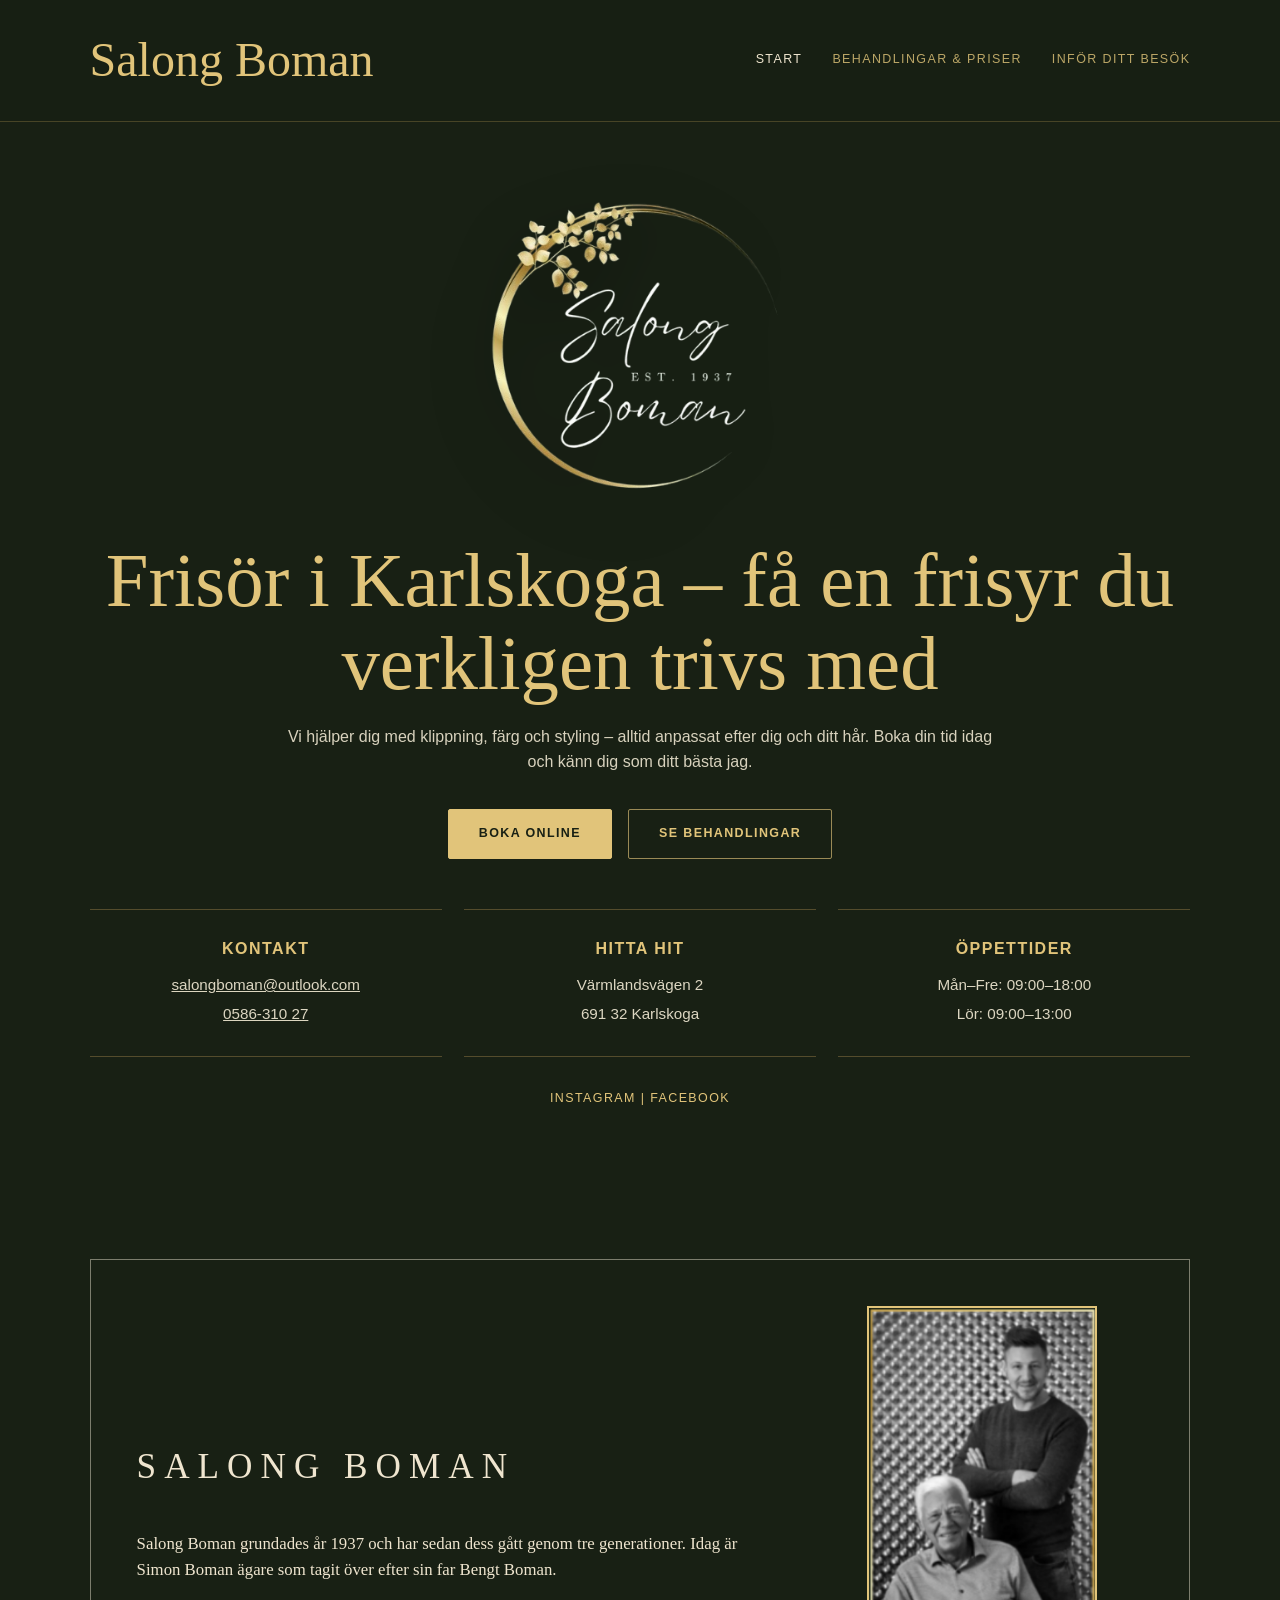
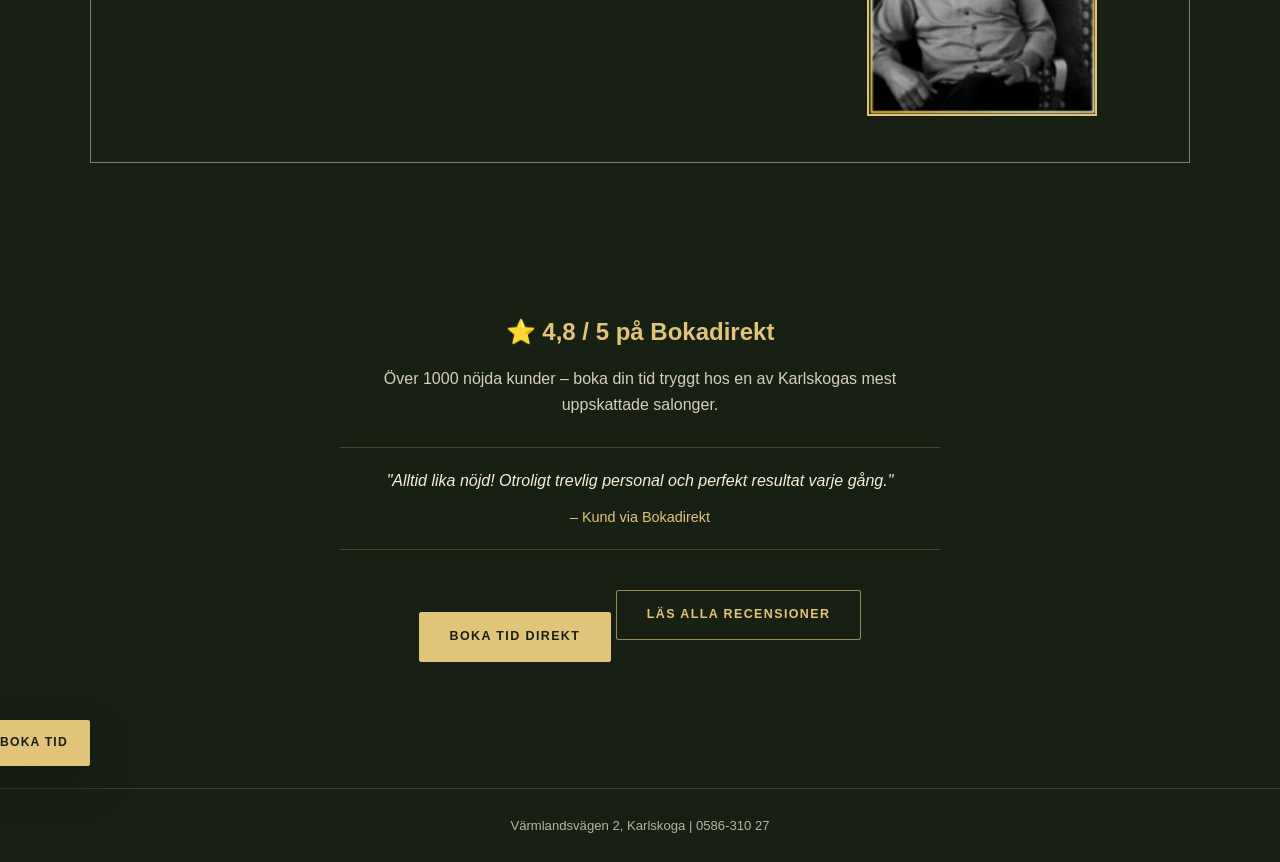
==== index.html @ 691ad204 "Add files via upload" ====
<!DOCTYPE html>
<html lang="sv">
<head>
  <meta charset="UTF-8" />
  <meta name="viewport" content="width=device-width, initial-scale=1.0" />
  <title>Salong Boman | Frisör i Karlskoga</title>
  <meta name="description" content="Salong Boman i Karlskoga. Boka klippning, färg, slingor och hårbehandlingar online." />
  <link rel="stylesheet" href="style.css" />
</head>
<body>

  <header class="site-header">
    <a href="index.html" class="logo">Salong Boman</a>

    <button class="menu-toggle" id="menuToggle" aria-label="Öppna meny" aria-expanded="false">
      ☰
    </button>

    <nav class="nav" id="nav">
      <a href="index.html" class="active">Start</a>
      <a href="behandlingar.html">Behandlingar & Priser</a>
      <a href="infor-ditt-besok.html">Inför ditt besök</a>
    </nav>
  </header>

  <main>
    <section class="hero">
      <div class="hero-inner">
        <img src="logo.png" alt="Salong Boman logotyp" class="hero-logo" />

        <h1>Frisör i Karlskoga – få en frisyr du verkligen trivs med</h1>

<p class="hero-text">
Vi hjälper dig med klippning, färg och styling – alltid anpassat efter dig och ditt hår.
Boka din tid idag och känn dig som ditt bästa jag.
</p>

        <div class="hero-actions">
          <a class="book-btn" href="https://www.bokadirekt.se/places/salong-boman-44894" target="_blank" rel="noopener">
            Boka online
          </a>
          <a class="secondary-btn" href="behandlingar.html">
            Se behandlingar
          </a>
        </div>

        <div class="info-grid">
          <div class="info-box">
            <h2>Kontakt</h2>
            <p><a href="mailto:salongboman@outlook.com">salongboman@outlook.com</a></p>
            <p><a href="tel:058631027">0586-310 27</a></p>
          </div>

          <div class="info-box">
            <h2>Hitta hit</h2>
            <p>Värmlandsvägen 2</p>
            <p>691 32 Karlskoga</p>
          </div>

          <div class="info-box">
            <h2>Öppettider</h2>
            <p>Mån–Fre: 09:00–18:00</p>
            <p>Lör: 09:00–13:00</p>
          </div>
        </div>

        <div class="social-links">
          <a href="https://www.instagram.com" target="_blank" rel="noopener">Instagram</a>
          <span>|</span>
          <a href="https://www.facebook.com" target="_blank" rel="noopener">Facebook</a>
        </div>
      </div>
    </section>

    <section class="about-salon">
  <div class="about-box">
    <div class="about-text">
      <h2>Salong Boman</h2>
      <p>
        Salong Boman grundades år 1937 och har sedan dess gått genom tre generationer.
        Idag är Simon Boman ägare som tagit över efter sin far Bengt Boman.
      </p>
    </div>

    <div class="about-image">
      <img src="bomanoriginal.png" alt="Simon och Bengt Boman">
    </div>
  </div>
</section>

<section class="reviews">
  <div class="reviews-inner">

    <h2>⭐ 4,8 / 5 på Bokadirekt</h2>

    <p class="reviews-sub">
      Över 1000 nöjda kunder – boka din tid tryggt hos en av Karlskogas mest uppskattade salonger.
    </p>

    <div class="reviews-highlight">
      <p>"Alltid lika nöjd! Otroligt trevlig personal och perfekt resultat varje gång."</p>
      <span>– Kund via Bokadirekt</span>
    </div>

    <a 
      href="https://www.bokadirekt.se/places/salong-boman-44894" 
      target="_blank" 
      class="book-btn"
    >
      Boka tid direkt
    </a>

    <a 
      href="https://www.bokadirekt.se/places/salong-boman-44894"
      target="_blank" 
      class="secondary-btn"
    >
      Läs alla recensioner
    </a>

  </div>
</section>
    
  </main>

  <a class="sticky-book" href="https://www.bokadirekt.se/places/salong-boman-44894">
    Boka tid
  </a>

  <footer>
    <p>Värmlandsvägen 2, Karlskoga | 0586-310 27</p>
  </footer>

  <script src="script.js"></script>
</body>
</html>
---- style.css ----
:root {
  --green-dark: #182014;
  --green: #252d20;
  --green-light: #3d4934;
  --gold: #c6a15b;
  --gold-light: #e1c47a;
  --cream: #efe5cf;
  --text-light: #f7efd9;
  --white-soft: #fffaf0;

  --radius: 18px;
  --shadow: 0 18px 45px rgba(0, 0, 0, 0.28);
}

* {
  margin: 0;
  padding: 0;
  box-sizing: border-box;
}

html {
  scroll-behavior: smooth;
}

body {
  background: #182014;
  color: var(--text-light);
  font-family: Arial, Helvetica, sans-serif;
  min-height: 100vh;
  line-height: 1.6;
}

a {
  color: inherit;
}

.site-header {
  width: 100%;
  padding: 22px 7%;
  display: flex;
  align-items: center;
  justify-content: space-between;
  gap: 28px;
  position: sticky;
  top: 0;
  z-index: 20;
  background: rgba(24, 32, 20, 0.95);
  backdrop-filter: blur(12px);
  border-bottom: 1px solid rgba(198, 161, 91, 0.28);
}

.logo {
  color: var(--gold-light);
  font-family: Georgia, "Times New Roman", serif;
  font-size: clamp(1.8rem, 4vw, 3rem);
  text-decoration: none;
  white-space: nowrap;
}

.nav {
  display: flex;
  align-items: center;
  gap: 30px;
  text-transform: uppercase;
  font-size: 0.78rem;
  letter-spacing: 1.4px;
}

.nav a {
  text-decoration: none;
  color: rgba(225, 196, 122, 0.82);
  transition: 0.2s ease;
}

.nav a:hover,
.nav a.active {
  color: var(--cream);
}

.menu-toggle {
  display: none;
  background: transparent;
  color: var(--gold-light);
  border: 1px solid rgba(198, 161, 91, 0.55);
  border-radius: 10px;
  padding: 7px 12px;
  font-size: 1.3rem;
  cursor: pointer;
}

/* Hero */

.hero {
  min-height: calc(100vh - 88px);
  display: flex;
  align-items: center;
  justify-content: center;
  padding: 80px 7%;
}

.hero-inner {
  width: min(1120px, 100%);
  text-align: center;
}

.hero-logo {
  width: min(360px, 82%);
  margin-bottom: 36px;
  filter: drop-shadow(0 20px 30px rgba(0, 0, 0, 0.35));
}

.hero h1,
.page h1 {
  font-family: Georgia, "Times New Roman", serif;
  color: var(--gold-light);
  font-size: clamp(2.3rem, 6vw, 5rem);
  font-weight: 400;
  line-height: 1.08;
  margin-bottom: 18px;
}

.hero-text,
.page-intro p {
  max-width: 720px;
  margin: 0 auto;
  color: rgba(247, 239, 217, 0.86);
  font-size: 1rem;
}

.hero-actions {
  margin: 34px 0 50px;
  display: flex;
  justify-content: center;
  gap: 16px;
  flex-wrap: wrap;
}

.book-btn,
.secondary-btn {
  display: inline-flex;
  align-items: center;
  justify-content: center;
  min-height: 48px;
  padding: 14px 30px;
  border-radius: 999px;
  text-decoration: none;
  text-transform: uppercase;
  letter-spacing: 1.4px;
  font-size: 0.78rem;
  font-weight: 700;
  transition: 0.25s ease;
}

.book-btn {
  background: var(--gold-light);
  color: var(--green-dark);
  border: 1px solid var(--gold-light);
}

.book-btn:hover {
  transform: translateY(-2px);
  box-shadow: var(--shadow);
}

.secondary-btn {
  border: 1px solid rgba(225, 196, 122, 0.65);
  color: var(--gold-light);
}

.secondary-btn:hover {
  background: rgba(225, 196, 122, 0.12);
}

.info-grid {
  display: grid;
  grid-template-columns: repeat(3, 1fr);
  gap: 22px;
  margin-top: 20px;
}

.info-box {
  padding: 26px 18px;
  background: transparent;
  border: none;
  border-top: 1px solid rgba(198, 161, 91, 0.35);
  border-bottom: 1px solid rgba(198, 161, 91, 0.35);
  border-radius: 0;
}

.info-box h2 {
  color: var(--gold-light);
  text-transform: uppercase;
  font-size: 1rem;
  margin-bottom: 12px;
  letter-spacing: 1.5px;
}

.info-box p {
  color: rgba(247, 239, 217, 0.88);
  font-size: 0.95rem;
  margin-bottom: 4px;
}

.social-links {
  margin-top: 32px;
  text-transform: uppercase;
  font-size: 0.78rem;
  letter-spacing: 1.4px;
  color: var(--gold-light);
}

.social-links a {
  text-decoration: none;
}

.social-links a:hover {
  color: var(--cream);
}

/* Pages */

.page {
  width: min(1050px, 100%);
  margin: 0 auto;
  padding: 70px 7% 100px;
}

.page-intro {
  text-align: center;
  margin-bottom: 44px;
}

.eyebrow {
  color: var(--gold-light);
  text-transform: uppercase;
  letter-spacing: 2px;
  font-size: 0.76rem;
  margin-bottom: 10px;
}

.filter-buttons {
  display: flex;
  justify-content: center;
  flex-wrap: wrap;
  gap: 12px;
  margin-bottom: 48px;
}

.filter-btn {
  border: 1px solid rgba(198, 161, 91, 0.35);
  background: rgba(255, 255, 255, 0.035);
  color: var(--gold-light);
  border-radius: 999px;
  padding: 10px 18px;
  cursor: pointer;
  text-transform: uppercase;
  letter-spacing: 1px;
  font-size: 0.74rem;
  transition: 0.2s ease;
}

.filter-btn:hover,
.filter-btn.active {
  background: var(--gold-light);
  color: var(--green-dark);
}

.category {
  margin-bottom: 62px;
}

.category h2,
.visit-section h2 {
  color: var(--gold-light);
  text-transform: uppercase;
  letter-spacing: 1.8px;
  font-size: 1.25rem;
  margin-bottom: 22px;
}

.category-note,
.category > p {
  color: rgba(247, 239, 217, 0.82);
  margin-bottom: 20px;
}
.treatment {
  display: flex;
  justify-content: space-between;
  gap: 24px;
  padding: 18px 0;
  margin-bottom: 0;
  background: transparent;
  border: none;
  border-bottom: 1px solid rgba(198, 161, 91, 0.22);
  border-radius: 0;
  transition: none;
}

.treatment:hover {
  transform: none;
  background: transparent;
  border-color: rgba(225, 196, 122, 0.35);
}
.treatment h3 {
  color: var(--cream);
  font-size: 1rem;
  letter-spacing: 0.3px;
  margin-bottom: 6px;
}

.treatment p {
  color: rgba(247, 239, 217, 0.8);
  font-size: 0.93rem;
  max-width: 660px;
}

.treatment strong {
  color: var(--gold-light);
  font-size: 1.2rem;
  white-space: nowrap;
  padding-top: 2px;
}

.badge {
  display: inline-block;
  margin-bottom: 8px;
  padding: 4px 9px;
  border-radius: 999px;
  background: rgba(225, 196, 122, 0.15);
  color: var(--gold-light);
  font-size: 0.68rem;
  text-transform: uppercase;
  letter-spacing: 1px;
}

.contact-card {
  padding: 30px;
  border-radius: var(--radius);
  background: rgba(255, 255, 255, 0.035);
  border: 1px solid rgba(198, 161, 91, 0.22);
  text-align: center;
}

.bottom-btn {
  display: table;
  margin: 46px auto 0;
}

/* Visit page */

.visit-page {
  max-width: 950px;
}

.visit-list {
  display: grid;
  gap: 18px;
}

.visit-section {
  position: relative;
  padding: 26px 26px 26px 82px;
  border-radius: var(--radius);
  background: rgba(255, 255, 255, 0.035);
  border: 1px solid rgba(198, 161, 91, 0.22);
}

.visit-section span {
  position: absolute;
  left: 26px;
  top: 28px;
  color: var(--gold-light);
  font-family: Georgia, "Times New Roman", serif;
  font-size: 1.5rem;
}

.visit-section h2 {
  margin-bottom: 8px;
  text-align: left;
}

.visit-section p {
  color: rgba(247, 239, 217, 0.84);
  margin-bottom: 10px;
}

/* Sticky booking */

.sticky-book {
  position: fixed;
  right: 22px;
  bottom: 22px;
  z-index: 30;
  background: var(--gold-light);
  color: var(--green-dark);
  text-decoration: none;
  padding: 13px 22px;
  border-radius: 999px;
  font-weight: 700;
  text-transform: uppercase;
  letter-spacing: 1.2px;
  font-size: 0.76rem;
  box-shadow: var(--shadow);
}

footer {
  padding: 26px 7%;
  text-align: center;
  color: rgba(247, 239, 217, 0.72);
  font-size: 0.82rem;
  border-top: 1px solid rgba(198, 161, 91, 0.22);
}

/* Mobile */

@media (max-width: 820px) {
  .site-header {
    align-items: center;
  }

  .menu-toggle {
    display: block;
  }

  .nav {
    position: absolute;
    left: 7%;
    right: 7%;
    top: 78px;
    display: none;
    flex-direction: column;
    gap: 0;
    padding: 12px;
    background: rgba(24, 32, 20, 0.98);
    border: 1px solid rgba(198, 161, 91, 0.3);
    border-radius: 18px;
    box-shadow: var(--shadow);
  }

  .nav.active {
    display: flex;
  }

  .nav a {
    padding: 15px;
    border-radius: 12px;
  }

  .nav a:hover,
  .nav a.active {
    background: rgba(225, 196, 122, 0.1);
  }

  .hero {
    padding: 55px 7%;
  }

  .hero-logo {
    width: min(300px, 86%);
  }

  .info-grid {
    grid-template-columns: 1fr;
  }

  .page {
    padding-top: 48px;
  }

  .treatment {
    flex-direction: column;
    gap: 12px;
  }

  .treatment strong {
    font-size: 1.35rem;
  }

  .visit-section {
    padding: 24px;
  }

  .visit-section span {
    position: static;
    display: block;
    margin-bottom: 8px;
  }

  .sticky-book {
    left: 20px;
    right: 20px;
    text-align: center;
  }

  footer {
    padding-bottom: 86px;
  }
}

@media (max-width: 480px) {
  .logo {
    font-size: 1.6rem;
  }

  .hero-actions {
    flex-direction: column;
  }

  .book-btn,
  .secondary-btn {
    width: 100%;
  }

  .filter-buttons {
    justify-content: flex-start;
  }
}

.book-btn,
.secondary-btn,
.filter-btn,
.sticky-book {
  border-radius: 2px;
}

.reviews {
  padding: 80px 7%;
  text-align: center;
}

.reviews h2 {
  color: var(--gold-light);
  margin-bottom: 15px;
}

.reviews-sub {
  max-width: 600px;
  margin: 0 auto 30px;
  color: rgba(247, 239, 217, 0.85);
}

.reviews-highlight {
  max-width: 600px;
  margin: 30px auto;
  padding: 20px;
  border-top: 1px solid rgba(198,161,91,0.3);
  border-bottom: 1px solid rgba(198,161,91,0.3);
}

.reviews-highlight p {
  font-style: italic;
  margin-bottom: 10px;
}

.reviews-highlight span {
  color: var(--gold-light);
  font-size: 0.9rem;
}

.reviews .book-btn {
  margin-top: 20px;
}

.reviews .secondary-btn {
  margin-top: 10px;
  display: inline-block;
}

.about-salon {
  padding: 70px 7%;
}

.about-box {
  max-width: 1120px;
  margin: 0 auto;
  padding: 46px;
  border: 1px solid rgba(247, 239, 217, 0.45);
  display: grid;
  grid-template-columns: 1.6fr 0.8fr;
  gap: 40px;
  align-items: center;
}

.about-text h2 {
  color: var(--cream);
  font-family: Georgia, "Times New Roman", serif;
  text-transform: uppercase;
  letter-spacing: 8px;
  font-size: clamp(1.6rem, 4vw, 2.2rem);
  font-weight: 400;
  margin-bottom: 36px;
}

.about-text p {
  max-width: 620px;
  color: var(--cream);
  font-family: Georgia, "Times New Roman", serif;
  font-size: 1.05rem;
  line-height: 1.55;
}

.about-image {
  display: flex;
  justify-content: center;
}

.about-image img {
  width: min(230px, 100%);
  border: 2px solid var(--gold-light);
  display: block;
}

@media (max-width: 820px) {
  .about-box {
    grid-template-columns: 1fr;
    padding: 30px 22px;
    text-align: center;
  }

  .about-text h2 {
    letter-spacing: 5px;
    margin-bottom: 24px;
  }

  .about-text p {
    margin: 0 auto;
  }

  .about-image img {
    width: min(260px, 100%);
  }
}

.category-count {
  color: var(--gold-light);
  font-size: 0.9rem;
  margin-left: 8px;
  opacity: 0.75;
}

.treatment-meta {
  display: block;
  color: var(--gold-light);
  font-size: 0.8rem;
  margin-bottom: 8px;
  opacity: 0.85;
}

.treatment-description.collapsed {
  max-height: 4.8em;
  overflow: hidden;
}

.read-more-btn {
  margin-top: 10px;
  background: transparent;
  border: none;
  color: var(--gold-light);
  cursor: pointer;
  text-transform: uppercase;
  letter-spacing: 1px;
  font-size: 0.72rem;
  padding: 0;
}

.read-more-btn:hover {
  color: var(--cream);
}

.treatment-price {
  text-align: right;
}

@media (max-width: 820px) {
  .treatment-price {
    text-align: left;
  }
}

/* Snyggare knappar + animationer */

.book-btn,
.secondary-btn,
.filter-btn,
.sticky-book,
.read-more-btn,
.menu-toggle {
  position: relative;
  overflow: hidden;
  transition: transform 0.25s ease, box-shadow 0.25s ease, background 0.25s ease, color 0.25s ease, border-color 0.25s ease;
}

.book-btn:hover,
.secondary-btn:hover,
.filter-btn:hover,
.sticky-book:hover {
  transform: translateY(-3px);
  box-shadow: 0 14px 35px rgba(0, 0, 0, 0.35);
}

.book-btn:active,
.secondary-btn:active,
.filter-btn:active,
.sticky-book:active {
  transform: translateY(0) scale(0.97);
}

.book-btn::after,
.sticky-book::after,
.filter-btn::after {
  content: "";
  position: absolute;
  top: 0;
  left: -80%;
  width: 50%;
  height: 100%;
  background: linear-gradient(
    120deg,
    transparent,
    rgba(255, 255, 255, 0.35),
    transparent
  );
  transform: skewX(-20deg);
}

.book-btn:hover::after,
.sticky-book:hover::after,
.filter-btn:hover::after {
  animation: shine 0.7s ease;
}

@keyframes shine {
  from {
    left: -80%;
  }
  to {
    left: 130%;
  }
}

/* Filter känns mer klickbara */
.filter-btn.active {
  box-shadow: 0 10px 25px rgba(198, 161, 91, 0.18);
}

/* Behandlingar fadear in */
.category {
  animation: fadeUp 0.45s ease both;
}

.treatment {
  transition: transform 0.25s ease, border-color 0.25s ease, background 0.25s ease;
}

.treatment:hover {
  transform: translateX(6px);
  background: rgba(255, 255, 255, 0.025);
}

/* Kort/sektioner på startsida */
.info-box,
.about-box,
.reviews-inner,
.visit-section {
  animation: fadeUp 0.6s ease both;
}

.info-box:hover,
.visit-section:hover,
.about-box:hover {
  transform: translateY(-4px);
  transition: transform 0.25s ease, border-color 0.25s ease;
  border-color: rgba(225, 196, 122, 0.45);
}

/* Loggan får lite premium-känsla */
.hero-logo {
  animation: softFloat 4s ease-in-out infinite;
}

@keyframes softFloat {
  0%, 100% {
    transform: translateY(0);
  }
  50% {
    transform: translateY(-8px);
  }
}

@keyframes fadeUp {
  from {
    opacity: 0;
    transform: translateY(18px);
  }
  to {
    opacity: 1;
    transform: translateY(0);
  }
}

/* FIX: knappar som hamnade fel / inte syns */

.book-btn,
.secondary-btn,
.filter-btn,
.sticky-book {
  display: inline-flex;
  align-items: center;
  justify-content: center;
  position: relative;
  overflow: hidden;
  z-index: 1;
}

.book-btn *,
.secondary-btn *,
.filter-btn *,
.sticky-book * {
  position: relative;
  z-index: 2;
}

/* Läs mer-knappen ska INTE få shine/box-effekt */
.read-more-btn {
  display: inline-block;
  position: static;
  overflow: visible;
  background: transparent;
  border: none;
  color: var(--gold-light);
  margin-top: 10px;
  cursor: pointer;
  text-transform: uppercase;
  letter-spacing: 1px;
  font-size: 0.72rem;
  z-index: auto;
}

.read-more-btn::after {
  display: none;
}

.read-more-btn:hover {
  color: var(--cream);
  transform: none;
  box-shadow: none;
}

/* Mobilmeny-knappen ska inte få shine */
.menu-toggle {
  position: relative;
  overflow: visible;
  z-index: 50;
}

.menu-toggle::after {
  display: none;
}

/* Behandlingsrader: gör priset stabilt */
.treatment > div {
  flex: 1;
}

.treatment-price,
.treatment strong {
  min-width: 130px;
  text-align: right;
}

/* Filterknappar: bättre placering */
.filter-buttons {
  align-items: center;
}

.filter-btn {
  white-space: nowrap;
}

/* Mobilfix */
@media (max-width: 820px) {
  .filter-buttons {
    justify-content: flex-start;
    overflow-x: auto;
    flex-wrap: nowrap;
    padding-bottom: 8px;
  }

  .filter-buttons::-webkit-scrollbar {
    height: 4px;
  }

  .filter-buttons::-webkit-scrollbar-thumb {
    background: rgba(225, 196, 122, 0.4);
  }

  .treatment-price,
  .treatment strong {
    text-align: left;
    min-width: auto;
  }

  .book-btn,
  .secondary-btn {
    width: auto;
  }
}

@media (max-width: 480px) {
  .hero-actions .book-btn,
  .hero-actions .secondary-btn {
    width: 100%;
  }
}

/* ===== CATEGORY BOX DESIGN ===== */

.category {
  margin-bottom: 40px;
  padding: 28px 28px 10px;
  border: 1px solid rgba(198, 161, 91, 0.28);
  border-radius: 6px;
  background: rgba(255, 255, 255, 0.015);
  transition: border-color 0.25s ease, background 0.25s ease, transform 0.25s ease;
}

/* Hover = subtle premium */
.category:hover {
  border-color: rgba(225, 196, 122, 0.55);
  background: rgba(255, 255, 255, 0.03);
  transform: translateY(-2px);
}

/* Titel mer clean */
.category h2 {
  display: flex;
  align-items: center;
  justify-content: space-between;
  font-size: 1.1rem;
  margin-bottom: 20px;
  padding-bottom: 10px;
  border-bottom: 1px solid rgba(198, 161, 91, 0.2);
}

/* Antal snygg badge */
.category-count {
  background: rgba(225, 196, 122, 0.1);
  padding: 4px 10px;
  border-radius: 999px;
  font-size: 0.7rem;
}

/* Treatment spacing bättre i box */
.category .treatment {
  padding: 16px 0;
}

/* ===== CLEAN CATEGORY ACCORDION ===== */

.category {
  margin-bottom: 22px;
  padding: 0;
  border: 1px solid rgba(198, 161, 91, 0.28);
  border-radius: 4px;
  background: transparent;
  overflow: hidden;
  transition: border-color 0.25s ease, background 0.25s ease;
}

.category:hover {
  border-color: rgba(225, 196, 122, 0.5);
  background: rgba(255, 255, 255, 0.015);
  transform: none;
}

.category h2 {
  margin: 0;
  padding: 18px 22px;
  border-bottom: 1px solid rgba(198, 161, 91, 0.18);
  cursor: pointer;

  display: flex;
  justify-content: space-between;
  align-items: center;

  font-size: 1rem;
  letter-spacing: 1.6px;
}

.category h2::after {
  content: "+";
  color: var(--gold-light);
  font-size: 1.4rem;
  font-weight: 300;
  transition: transform 0.25s ease;
}

.category.open h2::after {
  content: "–";
}

.category-count {
  display: none;
}

.category .treatment {
  padding: 18px 22px;
}

.category.collapsed .treatment {
  display: none;
}

.category.collapsed h2 {
  border-bottom: none;
}

/* När filtrering visar kategori */
.category {
  animation: fadeUp 0.35s ease both;
}
/* ===== MOBILE FILTER FIX ===== */

@media (max-width: 820px) {
  .filter-buttons {
    display: flex;
    flex-wrap: nowrap;
    justify-content: flex-start;
    gap: 10px;

    overflow-x: auto;
    overflow-y: hidden;

    padding: 4px 0 14px;
    margin-bottom: 34px;

    scroll-snap-type: x proximity;
    -webkit-overflow-scrolling: touch;
  }

  .filter-btn {
    flex: 0 0 auto;
    white-space: nowrap;
    scroll-snap-align: start;

    padding: 10px 14px;
    font-size: 0.68rem;
    letter-spacing: 0.8px;
    min-height: 40px;
  }

  .filter-buttons::-webkit-scrollbar {
    height: 3px;
  }

  .filter-buttons::-webkit-scrollbar-track {
    background: rgba(255, 255, 255, 0.04);
  }

  .filter-buttons::-webkit-scrollbar-thumb {
    background: rgba(225, 196, 122, 0.45);
  }
}

@media (max-width: 480px) {
  .treatments-page {
    padding-left: 5%;
    padding-right: 5%;
  }

  .filter-buttons {
    margin-left: -5%;
    margin-right: -5%;
    padding-left: 5%;
    padding-right: 5%;
  }
}

@media (max-width: 820px) {
  .filter-buttons {
    display: none;
  }

  .category {
    margin-bottom: 14px;
  }

  .category h2 {
    font-size: 0.95rem;
    padding: 16px 18px;
  }
}

/* ===== CALM PREMIUM MOTION FIX ===== */

/* Ta bort hopp vid klick */
.book-btn:active,
.secondary-btn:active,
.filter-btn:active,
.sticky-book:active {
  transform: none;
}

/* Mild hover istället */
.book-btn:hover,
.secondary-btn:hover,
.filter-btn:hover,
.sticky-book:hover {
  transform: none;
  box-shadow: none;
}

/* Ta bort shine-animation */
.book-btn::after,
.sticky-book::after,
.filter-btn::after {
  display: none;
}

/* Behandlingar ska inte glida åt sidan */
.treatment:hover {
  transform: none;
  background: rgba(255, 255, 255, 0.018);
}

/* Kategorier ska inte hoppa */
.category:hover {
  transform: none;
  border-color: rgba(225, 196, 122, 0.5);
  background: rgba(255, 255, 255, 0.015);
}

/* Ta bort flytande logo */
.hero-logo {
  animation: none;
}

/* Behåll bara mjuk färgövergång */
.book-btn,
.secondary-btn,
.filter-btn,
.sticky-book,
.treatment,
.category {
  transition: background 0.2s ease, color 0.2s ease, border-color 0.2s ease;
}
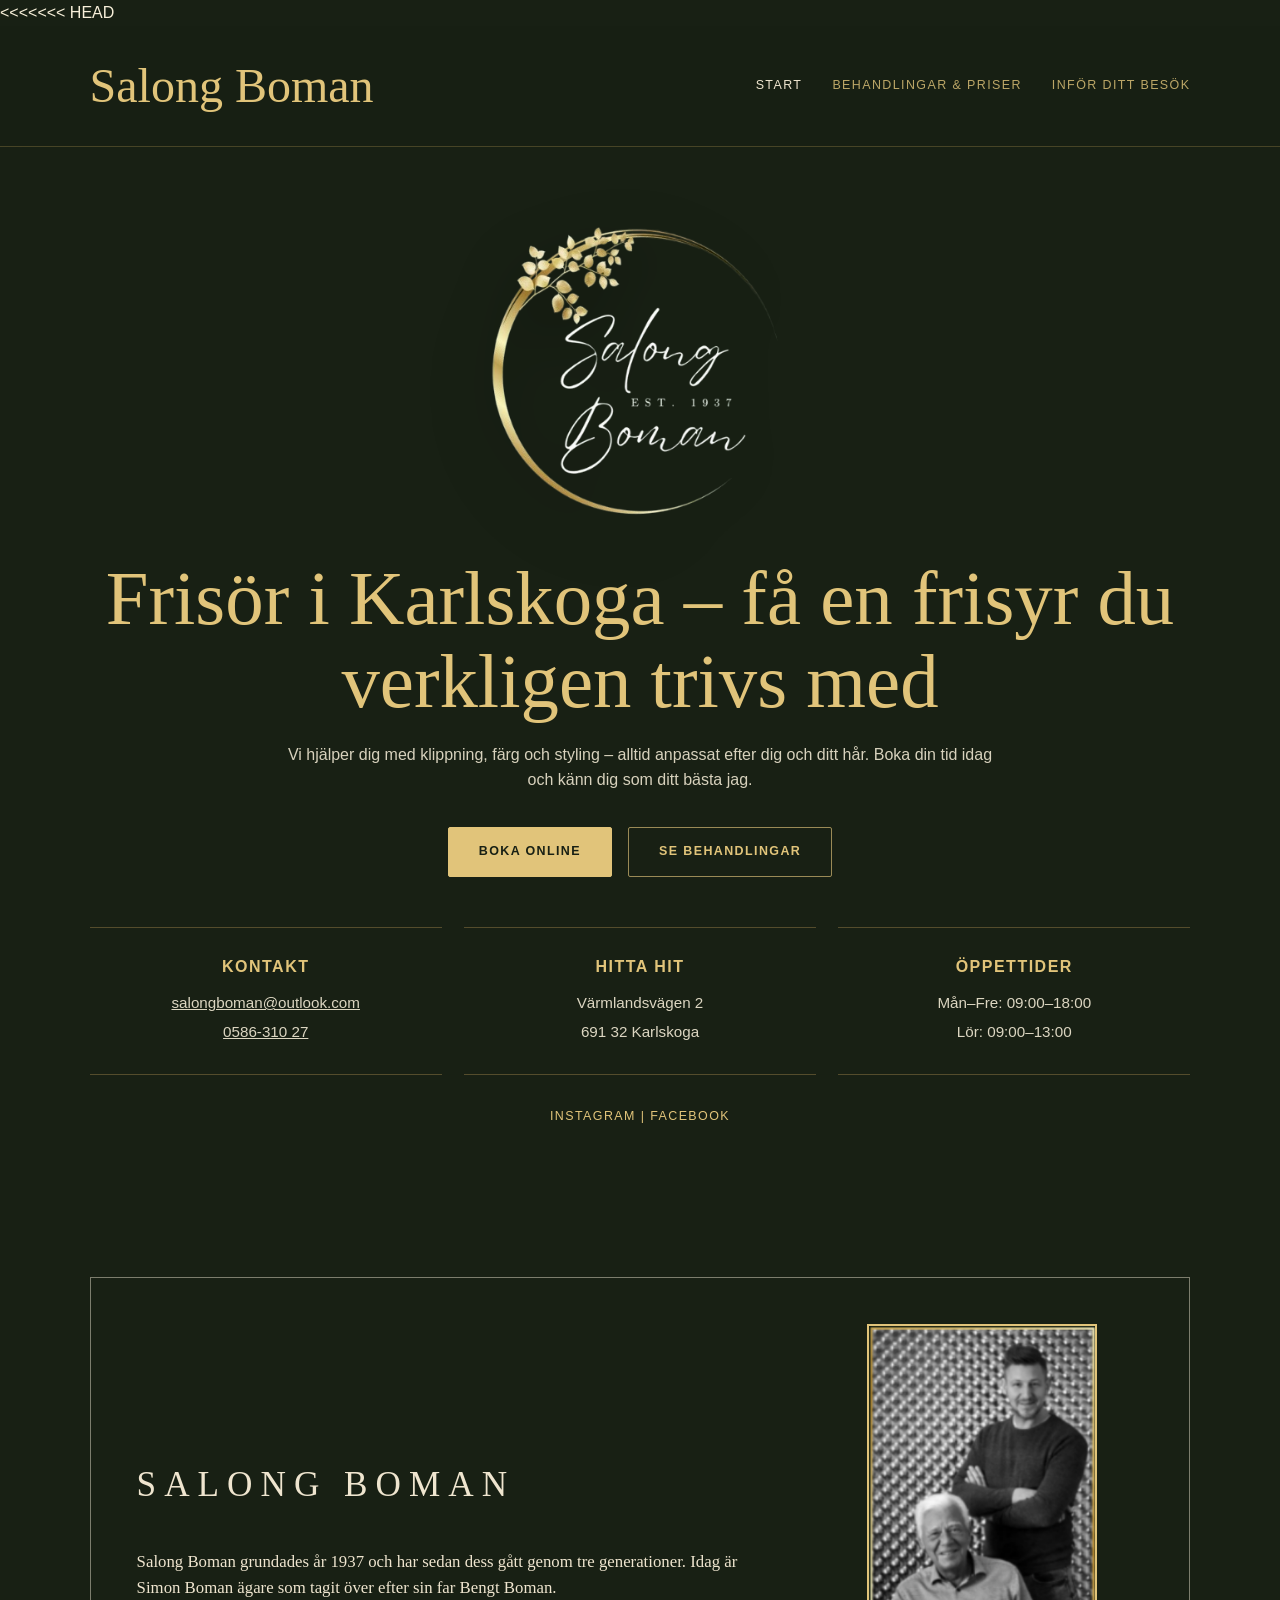
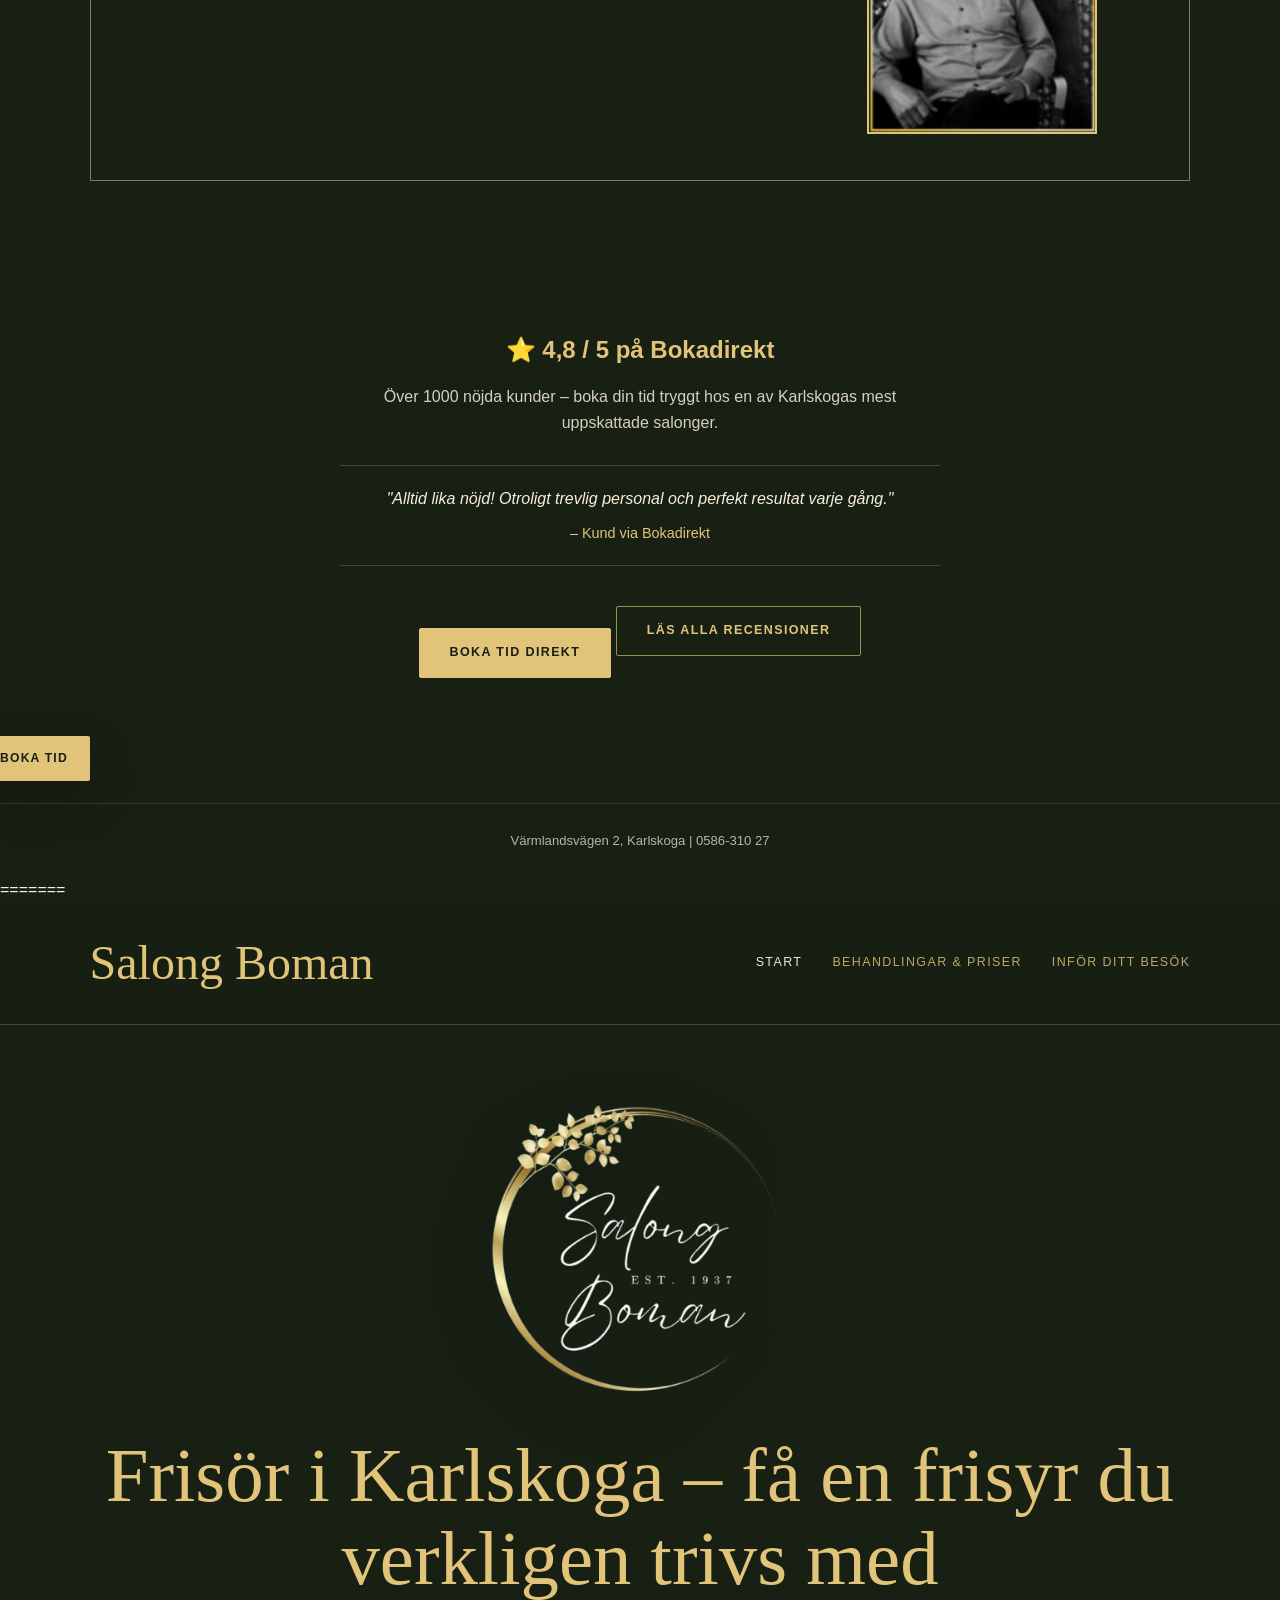
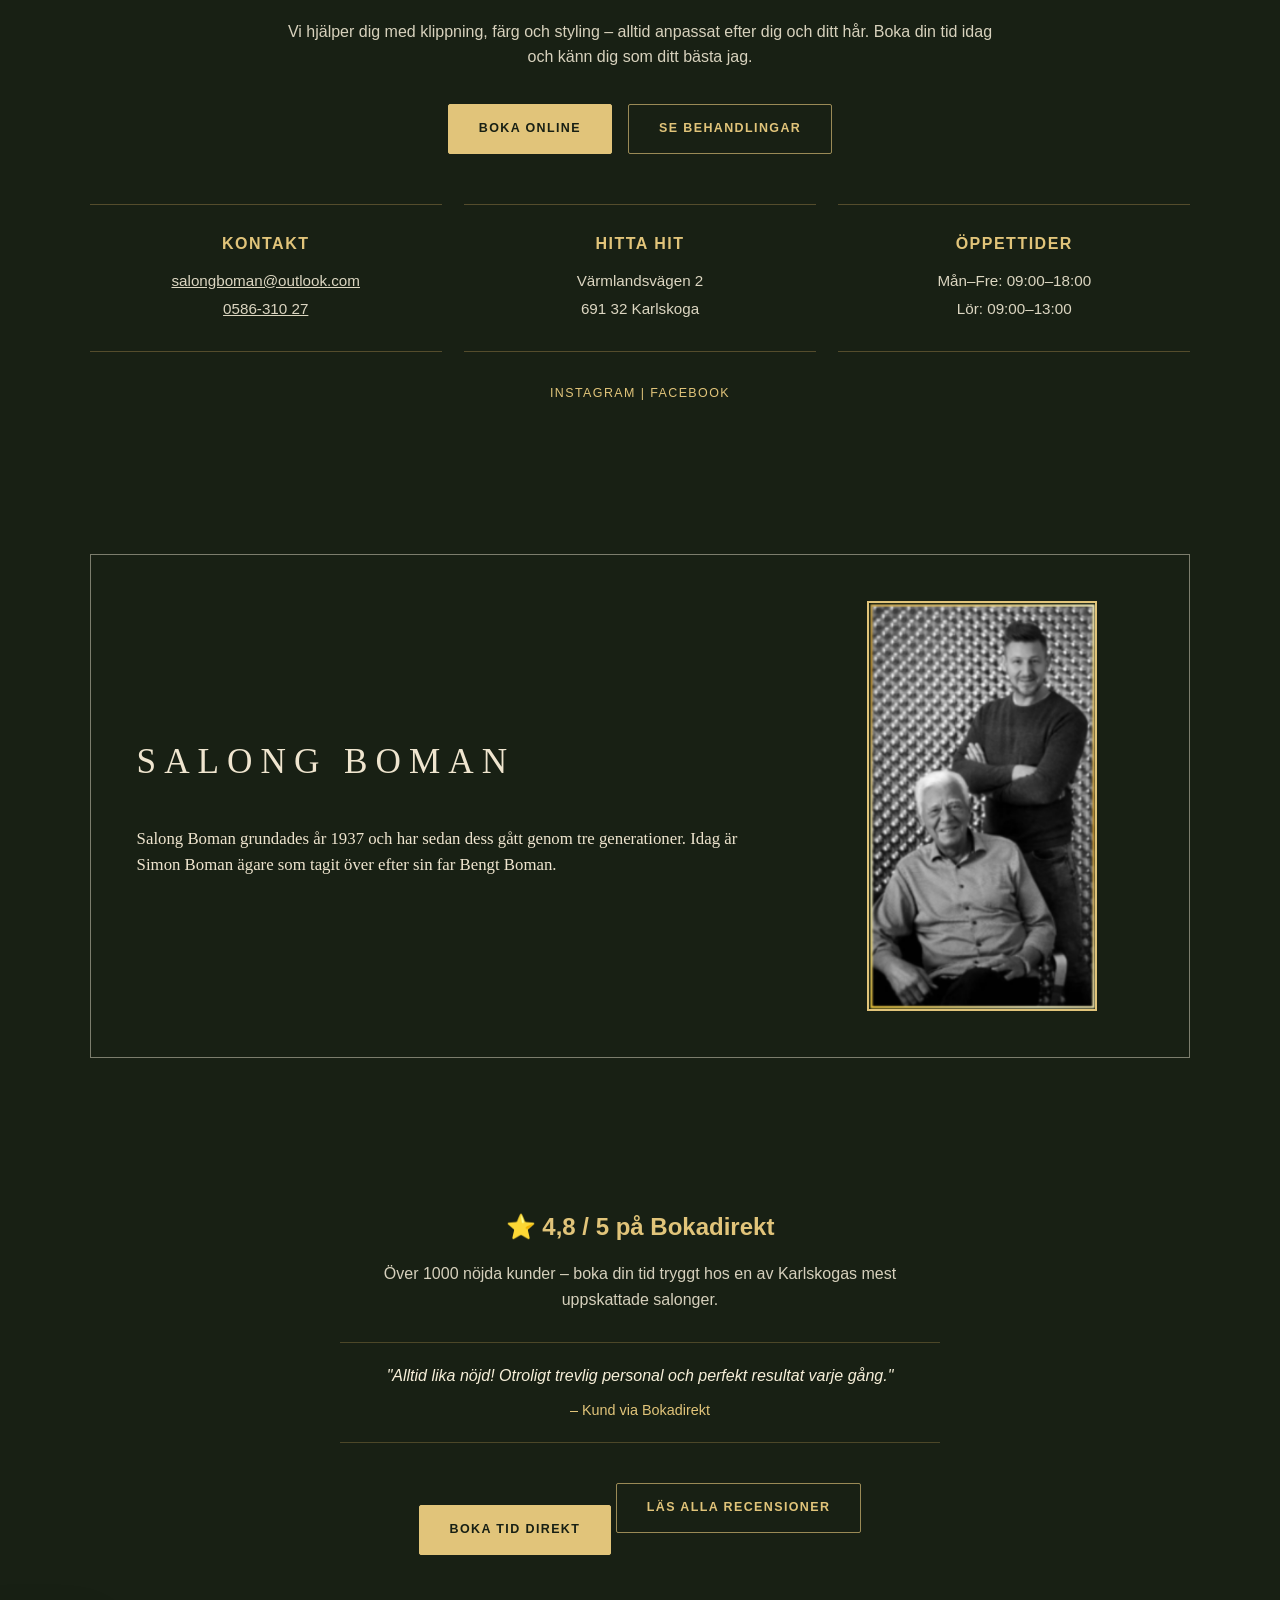
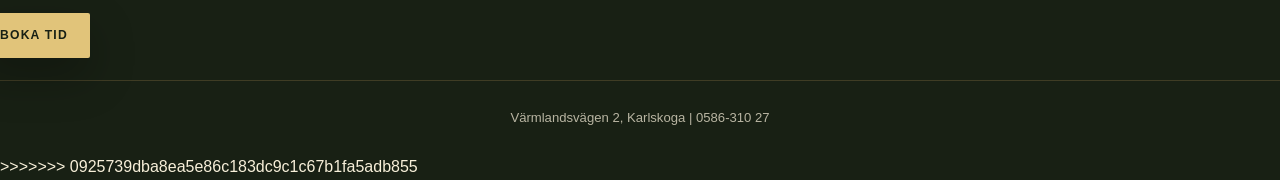
==== commit 4fb1e7ea: "resolve conflicts keep local version" ====
--- a/index.html
+++ b/index.html
@@ -1,136 +1,274 @@
-<!DOCTYPE html>
-<html lang="sv">
-<head>
-  <meta charset="UTF-8" />
-  <meta name="viewport" content="width=device-width, initial-scale=1.0" />
-  <title>Salong Boman | Frisör i Karlskoga</title>
-  <meta name="description" content="Salong Boman i Karlskoga. Boka klippning, färg, slingor och hårbehandlingar online." />
-  <link rel="stylesheet" href="style.css" />
-</head>
-<body>
-
-  <header class="site-header">
-    <a href="index.html" class="logo">Salong Boman</a>
-
-    <button class="menu-toggle" id="menuToggle" aria-label="Öppna meny" aria-expanded="false">
-      ☰
-    </button>
-
-    <nav class="nav" id="nav">
-      <a href="index.html" class="active">Start</a>
-      <a href="behandlingar.html">Behandlingar & Priser</a>
-      <a href="infor-ditt-besok.html">Inför ditt besök</a>
-    </nav>
-  </header>
-
-  <main>
-    <section class="hero">
-      <div class="hero-inner">
-        <img src="logo.png" alt="Salong Boman logotyp" class="hero-logo" />
-
-        <h1>Frisör i Karlskoga – få en frisyr du verkligen trivs med</h1>
-
-<p class="hero-text">
-Vi hjälper dig med klippning, färg och styling – alltid anpassat efter dig och ditt hår.
-Boka din tid idag och känn dig som ditt bästa jag.
-</p>
-
-        <div class="hero-actions">
-          <a class="book-btn" href="https://www.bokadirekt.se/places/salong-boman-44894" target="_blank" rel="noopener">
-            Boka online
-          </a>
-          <a class="secondary-btn" href="behandlingar.html">
-            Se behandlingar
-          </a>
-        </div>
-
-        <div class="info-grid">
-          <div class="info-box">
-            <h2>Kontakt</h2>
-            <p><a href="mailto:salongboman@outlook.com">salongboman@outlook.com</a></p>
-            <p><a href="tel:058631027">0586-310 27</a></p>
-          </div>
-
-          <div class="info-box">
-            <h2>Hitta hit</h2>
-            <p>Värmlandsvägen 2</p>
-            <p>691 32 Karlskoga</p>
-          </div>
-
-          <div class="info-box">
-            <h2>Öppettider</h2>
-            <p>Mån–Fre: 09:00–18:00</p>
-            <p>Lör: 09:00–13:00</p>
-          </div>
-        </div>
-
-        <div class="social-links">
-          <a href="https://www.instagram.com" target="_blank" rel="noopener">Instagram</a>
-          <span>|</span>
-          <a href="https://www.facebook.com" target="_blank" rel="noopener">Facebook</a>
-        </div>
-      </div>
-    </section>
-
-    <section class="about-salon">
-  <div class="about-box">
-    <div class="about-text">
-      <h2>Salong Boman</h2>
-      <p>
-        Salong Boman grundades år 1937 och har sedan dess gått genom tre generationer.
-        Idag är Simon Boman ägare som tagit över efter sin far Bengt Boman.
-      </p>
-    </div>
-
-    <div class="about-image">
-      <img src="bomanoriginal.png" alt="Simon och Bengt Boman">
-    </div>
-  </div>
-</section>
-
-<section class="reviews">
-  <div class="reviews-inner">
-
-    <h2>⭐ 4,8 / 5 på Bokadirekt</h2>
-
-    <p class="reviews-sub">
-      Över 1000 nöjda kunder – boka din tid tryggt hos en av Karlskogas mest uppskattade salonger.
-    </p>
-
-    <div class="reviews-highlight">
-      <p>"Alltid lika nöjd! Otroligt trevlig personal och perfekt resultat varje gång."</p>
-      <span>– Kund via Bokadirekt</span>
-    </div>
-
-    <a 
-      href="https://www.bokadirekt.se/places/salong-boman-44894" 
-      target="_blank" 
-      class="book-btn"
-    >
-      Boka tid direkt
-    </a>
-
-    <a 
-      href="https://www.bokadirekt.se/places/salong-boman-44894"
-      target="_blank" 
-      class="secondary-btn"
-    >
-      Läs alla recensioner
-    </a>
-
-  </div>
-</section>
-    
-  </main>
-
-  <a class="sticky-book" href="https://www.bokadirekt.se/places/salong-boman-44894">
-    Boka tid
-  </a>
-
-  <footer>
-    <p>Värmlandsvägen 2, Karlskoga | 0586-310 27</p>
-  </footer>
-
-  <script src="script.js"></script>
-</body>
+<<<<<<< HEAD
+<!DOCTYPE html>
+<html lang="sv">
+<head>
+  <meta charset="UTF-8" />
+  <meta name="viewport" content="width=device-width, initial-scale=1.0" />
+  <title>Salong Boman | Frisör i Karlskoga</title>
+  <meta name="description" content="Salong Boman i Karlskoga. Boka klippning, färg, slingor och hårbehandlingar online." />
+  <link rel="stylesheet" href="style.css" />
+</head>
+<body>
+
+  <header class="site-header">
+    <a href="index.html" class="logo">Salong Boman</a>
+
+    <button class="menu-toggle" id="menuToggle" aria-label="Öppna meny" aria-expanded="false">
+      ☰
+    </button>
+
+    <nav class="nav" id="nav">
+      <a href="index.html" class="active">Start</a>
+      <a href="behandlingar.html">Behandlingar & Priser</a>
+      <a href="infor-ditt-besok.html">Inför ditt besök</a>
+    </nav>
+  </header>
+
+  <main>
+    <section class="hero">
+      <div class="hero-inner">
+        <img src="logo.png" alt="Salong Boman logotyp" class="hero-logo" />
+
+        <h1>Frisör i Karlskoga – få en frisyr du verkligen trivs med</h1>
+
+<p class="hero-text">
+Vi hjälper dig med klippning, färg och styling – alltid anpassat efter dig och ditt hår.
+Boka din tid idag och känn dig som ditt bästa jag.
+</p>
+
+        <div class="hero-actions">
+          <a class="book-btn" href="https://www.bokadirekt.se/places/salong-boman-44894" target="_blank" rel="noopener">
+            Boka online
+          </a>
+          <a class="secondary-btn" href="behandlingar.html">
+            Se behandlingar
+          </a>
+        </div>
+
+        <div class="info-grid">
+          <div class="info-box">
+            <h2>Kontakt</h2>
+            <p><a href="mailto:salongboman@outlook.com">salongboman@outlook.com</a></p>
+            <p><a href="tel:058631027">0586-310 27</a></p>
+          </div>
+
+          <div class="info-box">
+            <h2>Hitta hit</h2>
+            <p>Värmlandsvägen 2</p>
+            <p>691 32 Karlskoga</p>
+          </div>
+
+          <div class="info-box">
+            <h2>Öppettider</h2>
+            <p>Mån–Fre: 09:00–18:00</p>
+            <p>Lör: 09:00–13:00</p>
+          </div>
+        </div>
+
+        <div class="social-links">
+          <a href="https://www.instagram.com" target="_blank" rel="noopener">Instagram</a>
+          <span>|</span>
+          <a href="https://www.facebook.com" target="_blank" rel="noopener">Facebook</a>
+        </div>
+      </div>
+    </section>
+
+    <section class="about-salon">
+  <div class="about-box">
+    <div class="about-text">
+      <h2>Salong Boman</h2>
+      <p>
+        Salong Boman grundades år 1937 och har sedan dess gått genom tre generationer.
+        Idag är Simon Boman ägare som tagit över efter sin far Bengt Boman.
+      </p>
+    </div>
+
+    <div class="about-image">
+      <img src="bomanoriginal.png" alt="Simon och Bengt Boman">
+    </div>
+  </div>
+</section>
+
+<section class="reviews">
+  <div class="reviews-inner">
+
+    <h2>⭐ 4,8 / 5 på Bokadirekt</h2>
+
+    <p class="reviews-sub">
+      Över 1000 nöjda kunder – boka din tid tryggt hos en av Karlskogas mest uppskattade salonger.
+    </p>
+
+    <div class="reviews-highlight">
+      <p>"Alltid lika nöjd! Otroligt trevlig personal och perfekt resultat varje gång."</p>
+      <span>– Kund via Bokadirekt</span>
+    </div>
+
+    <a 
+      href="https://www.bokadirekt.se/places/salong-boman-44894" 
+      target="_blank" 
+      class="book-btn"
+    >
+      Boka tid direkt
+    </a>
+
+    <a 
+      href="https://www.bokadirekt.se/places/salong-boman-44894"
+      target="_blank" 
+      class="secondary-btn"
+    >
+      Läs alla recensioner
+    </a>
+
+  </div>
+</section>
+    
+  </main>
+
+  <a class="sticky-book" href="https://www.bokadirekt.se/places/salong-boman-44894">
+    Boka tid
+  </a>
+
+  <footer>
+    <p>Värmlandsvägen 2, Karlskoga | 0586-310 27</p>
+  </footer>
+
+  <script src="script.js"></script>
+</body>
+=======
+<!DOCTYPE html>
+<html lang="sv">
+<head>
+  <meta charset="UTF-8" />
+  <meta name="viewport" content="width=device-width, initial-scale=1.0" />
+  <title>Salong Boman | Frisör i Karlskoga</title>
+  <meta name="description" content="Salong Boman i Karlskoga. Boka klippning, färg, slingor och hårbehandlingar online." />
+  <link rel="stylesheet" href="style.css" />
+</head>
+<body>
+
+  <header class="site-header">
+    <a href="index.html" class="logo">Salong Boman</a>
+
+    <button class="menu-toggle" id="menuToggle" aria-label="Öppna meny" aria-expanded="false">
+      ☰
+    </button>
+
+    <nav class="nav" id="nav">
+      <a href="index.html" class="active">Start</a>
+      <a href="behandlingar.html">Behandlingar & Priser</a>
+      <a href="infor-ditt-besok.html">Inför ditt besök</a>
+    </nav>
+  </header>
+
+  <main>
+    <section class="hero">
+      <div class="hero-inner">
+        <img src="logo.png" alt="Salong Boman logotyp" class="hero-logo" />
+
+        <h1>Frisör i Karlskoga – få en frisyr du verkligen trivs med</h1>
+
+<p class="hero-text">
+Vi hjälper dig med klippning, färg och styling – alltid anpassat efter dig och ditt hår.
+Boka din tid idag och känn dig som ditt bästa jag.
+</p>
+
+        <div class="hero-actions">
+          <a class="book-btn" href="https://www.bokadirekt.se/places/salong-boman-44894" target="_blank" rel="noopener">
+            Boka online
+          </a>
+          <a class="secondary-btn" href="behandlingar.html">
+            Se behandlingar
+          </a>
+        </div>
+
+        <div class="info-grid">
+          <div class="info-box">
+            <h2>Kontakt</h2>
+            <p><a href="mailto:salongboman@outlook.com">salongboman@outlook.com</a></p>
+            <p><a href="tel:058631027">0586-310 27</a></p>
+          </div>
+
+          <div class="info-box">
+            <h2>Hitta hit</h2>
+            <p>Värmlandsvägen 2</p>
+            <p>691 32 Karlskoga</p>
+          </div>
+
+          <div class="info-box">
+            <h2>Öppettider</h2>
+            <p>Mån–Fre: 09:00–18:00</p>
+            <p>Lör: 09:00–13:00</p>
+          </div>
+        </div>
+
+        <div class="social-links">
+          <a href="https://www.instagram.com" target="_blank" rel="noopener">Instagram</a>
+          <span>|</span>
+          <a href="https://www.facebook.com" target="_blank" rel="noopener">Facebook</a>
+        </div>
+      </div>
+    </section>
+
+    <section class="about-salon">
+  <div class="about-box">
+    <div class="about-text">
+      <h2>Salong Boman</h2>
+      <p>
+        Salong Boman grundades år 1937 och har sedan dess gått genom tre generationer.
+        Idag är Simon Boman ägare som tagit över efter sin far Bengt Boman.
+      </p>
+    </div>
+
+    <div class="about-image">
+      <img src="bomanoriginal.png" alt="Simon och Bengt Boman">
+    </div>
+  </div>
+</section>
+
+<section class="reviews">
+  <div class="reviews-inner">
+
+    <h2>⭐ 4,8 / 5 på Bokadirekt</h2>
+
+    <p class="reviews-sub">
+      Över 1000 nöjda kunder – boka din tid tryggt hos en av Karlskogas mest uppskattade salonger.
+    </p>
+
+    <div class="reviews-highlight">
+      <p>"Alltid lika nöjd! Otroligt trevlig personal och perfekt resultat varje gång."</p>
+      <span>– Kund via Bokadirekt</span>
+    </div>
+
+    <a 
+      href="https://www.bokadirekt.se/places/salong-boman-44894" 
+      target="_blank" 
+      class="book-btn"
+    >
+      Boka tid direkt
+    </a>
+
+    <a 
+      href="https://www.bokadirekt.se/places/salong-boman-44894"
+      target="_blank" 
+      class="secondary-btn"
+    >
+      Läs alla recensioner
+    </a>
+
+  </div>
+</section>
+    
+  </main>
+
+  <a class="sticky-book" href="https://www.bokadirekt.se/places/salong-boman-44894">
+    Boka tid
+  </a>
+
+  <footer>
+    <p>Värmlandsvägen 2, Karlskoga | 0586-310 27</p>
+  </footer>
+
+  <script src="script.js"></script>
+</body>
+>>>>>>> 0925739dba8ea5e86c183dc9c1c67b1fa5adb855
 </html>
--- a/style.css
+++ b/style.css
@@ -1,1146 +1,1146 @@
-:root {
-  --green-dark: #182014;
-  --green: #252d20;
-  --green-light: #3d4934;
-  --gold: #c6a15b;
-  --gold-light: #e1c47a;
-  --cream: #efe5cf;
-  --text-light: #f7efd9;
-  --white-soft: #fffaf0;
-
-  --radius: 18px;
-  --shadow: 0 18px 45px rgba(0, 0, 0, 0.28);
-}
-
-* {
-  margin: 0;
-  padding: 0;
-  box-sizing: border-box;
-}
-
-html {
-  scroll-behavior: smooth;
-}
-
-body {
-  background: #182014;
-  color: var(--text-light);
-  font-family: Arial, Helvetica, sans-serif;
-  min-height: 100vh;
-  line-height: 1.6;
-}
-
-a {
-  color: inherit;
-}
-
-.site-header {
-  width: 100%;
-  padding: 22px 7%;
-  display: flex;
-  align-items: center;
-  justify-content: space-between;
-  gap: 28px;
-  position: sticky;
-  top: 0;
-  z-index: 20;
-  background: rgba(24, 32, 20, 0.95);
-  backdrop-filter: blur(12px);
-  border-bottom: 1px solid rgba(198, 161, 91, 0.28);
-}
-
-.logo {
-  color: var(--gold-light);
-  font-family: Georgia, "Times New Roman", serif;
-  font-size: clamp(1.8rem, 4vw, 3rem);
-  text-decoration: none;
-  white-space: nowrap;
-}
-
-.nav {
-  display: flex;
-  align-items: center;
-  gap: 30px;
-  text-transform: uppercase;
-  font-size: 0.78rem;
-  letter-spacing: 1.4px;
-}
-
-.nav a {
-  text-decoration: none;
-  color: rgba(225, 196, 122, 0.82);
-  transition: 0.2s ease;
-}
-
-.nav a:hover,
-.nav a.active {
-  color: var(--cream);
-}
-
-.menu-toggle {
-  display: none;
-  background: transparent;
-  color: var(--gold-light);
-  border: 1px solid rgba(198, 161, 91, 0.55);
-  border-radius: 10px;
-  padding: 7px 12px;
-  font-size: 1.3rem;
-  cursor: pointer;
-}
-
-/* Hero */
-
-.hero {
-  min-height: calc(100vh - 88px);
-  display: flex;
-  align-items: center;
-  justify-content: center;
-  padding: 80px 7%;
-}
-
-.hero-inner {
-  width: min(1120px, 100%);
-  text-align: center;
-}
-
-.hero-logo {
-  width: min(360px, 82%);
-  margin-bottom: 36px;
-  filter: drop-shadow(0 20px 30px rgba(0, 0, 0, 0.35));
-}
-
-.hero h1,
-.page h1 {
-  font-family: Georgia, "Times New Roman", serif;
-  color: var(--gold-light);
-  font-size: clamp(2.3rem, 6vw, 5rem);
-  font-weight: 400;
-  line-height: 1.08;
-  margin-bottom: 18px;
-}
-
-.hero-text,
-.page-intro p {
-  max-width: 720px;
-  margin: 0 auto;
-  color: rgba(247, 239, 217, 0.86);
-  font-size: 1rem;
-}
-
-.hero-actions {
-  margin: 34px 0 50px;
-  display: flex;
-  justify-content: center;
-  gap: 16px;
-  flex-wrap: wrap;
-}
-
-.book-btn,
-.secondary-btn {
-  display: inline-flex;
-  align-items: center;
-  justify-content: center;
-  min-height: 48px;
-  padding: 14px 30px;
-  border-radius: 999px;
-  text-decoration: none;
-  text-transform: uppercase;
-  letter-spacing: 1.4px;
-  font-size: 0.78rem;
-  font-weight: 700;
-  transition: 0.25s ease;
-}
-
-.book-btn {
-  background: var(--gold-light);
-  color: var(--green-dark);
-  border: 1px solid var(--gold-light);
-}
-
-.book-btn:hover {
-  transform: translateY(-2px);
-  box-shadow: var(--shadow);
-}
-
-.secondary-btn {
-  border: 1px solid rgba(225, 196, 122, 0.65);
-  color: var(--gold-light);
-}
-
-.secondary-btn:hover {
-  background: rgba(225, 196, 122, 0.12);
-}
-
-.info-grid {
-  display: grid;
-  grid-template-columns: repeat(3, 1fr);
-  gap: 22px;
-  margin-top: 20px;
-}
-
-.info-box {
-  padding: 26px 18px;
-  background: transparent;
-  border: none;
-  border-top: 1px solid rgba(198, 161, 91, 0.35);
-  border-bottom: 1px solid rgba(198, 161, 91, 0.35);
-  border-radius: 0;
-}
-
-.info-box h2 {
-  color: var(--gold-light);
-  text-transform: uppercase;
-  font-size: 1rem;
-  margin-bottom: 12px;
-  letter-spacing: 1.5px;
-}
-
-.info-box p {
-  color: rgba(247, 239, 217, 0.88);
-  font-size: 0.95rem;
-  margin-bottom: 4px;
-}
-
-.social-links {
-  margin-top: 32px;
-  text-transform: uppercase;
-  font-size: 0.78rem;
-  letter-spacing: 1.4px;
-  color: var(--gold-light);
-}
-
-.social-links a {
-  text-decoration: none;
-}
-
-.social-links a:hover {
-  color: var(--cream);
-}
-
-/* Pages */
-
-.page {
-  width: min(1050px, 100%);
-  margin: 0 auto;
-  padding: 70px 7% 100px;
-}
-
-.page-intro {
-  text-align: center;
-  margin-bottom: 44px;
-}
-
-.eyebrow {
-  color: var(--gold-light);
-  text-transform: uppercase;
-  letter-spacing: 2px;
-  font-size: 0.76rem;
-  margin-bottom: 10px;
-}
-
-.filter-buttons {
-  display: flex;
-  justify-content: center;
-  flex-wrap: wrap;
-  gap: 12px;
-  margin-bottom: 48px;
-}
-
-.filter-btn {
-  border: 1px solid rgba(198, 161, 91, 0.35);
-  background: rgba(255, 255, 255, 0.035);
-  color: var(--gold-light);
-  border-radius: 999px;
-  padding: 10px 18px;
-  cursor: pointer;
-  text-transform: uppercase;
-  letter-spacing: 1px;
-  font-size: 0.74rem;
-  transition: 0.2s ease;
-}
-
-.filter-btn:hover,
-.filter-btn.active {
-  background: var(--gold-light);
-  color: var(--green-dark);
-}
-
-.category {
-  margin-bottom: 62px;
-}
-
-.category h2,
-.visit-section h2 {
-  color: var(--gold-light);
-  text-transform: uppercase;
-  letter-spacing: 1.8px;
-  font-size: 1.25rem;
-  margin-bottom: 22px;
-}
-
-.category-note,
-.category > p {
-  color: rgba(247, 239, 217, 0.82);
-  margin-bottom: 20px;
-}
-.treatment {
-  display: flex;
-  justify-content: space-between;
-  gap: 24px;
-  padding: 18px 0;
-  margin-bottom: 0;
-  background: transparent;
-  border: none;
-  border-bottom: 1px solid rgba(198, 161, 91, 0.22);
-  border-radius: 0;
-  transition: none;
-}
-
-.treatment:hover {
-  transform: none;
-  background: transparent;
-  border-color: rgba(225, 196, 122, 0.35);
-}
-.treatment h3 {
-  color: var(--cream);
-  font-size: 1rem;
-  letter-spacing: 0.3px;
-  margin-bottom: 6px;
-}
-
-.treatment p {
-  color: rgba(247, 239, 217, 0.8);
-  font-size: 0.93rem;
-  max-width: 660px;
-}
-
-.treatment strong {
-  color: var(--gold-light);
-  font-size: 1.2rem;
-  white-space: nowrap;
-  padding-top: 2px;
-}
-
-.badge {
-  display: inline-block;
-  margin-bottom: 8px;
-  padding: 4px 9px;
-  border-radius: 999px;
-  background: rgba(225, 196, 122, 0.15);
-  color: var(--gold-light);
-  font-size: 0.68rem;
-  text-transform: uppercase;
-  letter-spacing: 1px;
-}
-
-.contact-card {
-  padding: 30px;
-  border-radius: var(--radius);
-  background: rgba(255, 255, 255, 0.035);
-  border: 1px solid rgba(198, 161, 91, 0.22);
-  text-align: center;
-}
-
-.bottom-btn {
-  display: table;
-  margin: 46px auto 0;
-}
-
-/* Visit page */
-
-.visit-page {
-  max-width: 950px;
-}
-
-.visit-list {
-  display: grid;
-  gap: 18px;
-}
-
-.visit-section {
-  position: relative;
-  padding: 26px 26px 26px 82px;
-  border-radius: var(--radius);
-  background: rgba(255, 255, 255, 0.035);
-  border: 1px solid rgba(198, 161, 91, 0.22);
-}
-
-.visit-section span {
-  position: absolute;
-  left: 26px;
-  top: 28px;
-  color: var(--gold-light);
-  font-family: Georgia, "Times New Roman", serif;
-  font-size: 1.5rem;
-}
-
-.visit-section h2 {
-  margin-bottom: 8px;
-  text-align: left;
-}
-
-.visit-section p {
-  color: rgba(247, 239, 217, 0.84);
-  margin-bottom: 10px;
-}
-
-/* Sticky booking */
-
-.sticky-book {
-  position: fixed;
-  right: 22px;
-  bottom: 22px;
-  z-index: 30;
-  background: var(--gold-light);
-  color: var(--green-dark);
-  text-decoration: none;
-  padding: 13px 22px;
-  border-radius: 999px;
-  font-weight: 700;
-  text-transform: uppercase;
-  letter-spacing: 1.2px;
-  font-size: 0.76rem;
-  box-shadow: var(--shadow);
-}
-
-footer {
-  padding: 26px 7%;
-  text-align: center;
-  color: rgba(247, 239, 217, 0.72);
-  font-size: 0.82rem;
-  border-top: 1px solid rgba(198, 161, 91, 0.22);
-}
-
-/* Mobile */
-
-@media (max-width: 820px) {
-  .site-header {
-    align-items: center;
-  }
-
-  .menu-toggle {
-    display: block;
-  }
-
-  .nav {
-    position: absolute;
-    left: 7%;
-    right: 7%;
-    top: 78px;
-    display: none;
-    flex-direction: column;
-    gap: 0;
-    padding: 12px;
-    background: rgba(24, 32, 20, 0.98);
-    border: 1px solid rgba(198, 161, 91, 0.3);
-    border-radius: 18px;
-    box-shadow: var(--shadow);
-  }
-
-  .nav.active {
-    display: flex;
-  }
-
-  .nav a {
-    padding: 15px;
-    border-radius: 12px;
-  }
-
-  .nav a:hover,
-  .nav a.active {
-    background: rgba(225, 196, 122, 0.1);
-  }
-
-  .hero {
-    padding: 55px 7%;
-  }
-
-  .hero-logo {
-    width: min(300px, 86%);
-  }
-
-  .info-grid {
-    grid-template-columns: 1fr;
-  }
-
-  .page {
-    padding-top: 48px;
-  }
-
-  .treatment {
-    flex-direction: column;
-    gap: 12px;
-  }
-
-  .treatment strong {
-    font-size: 1.35rem;
-  }
-
-  .visit-section {
-    padding: 24px;
-  }
-
-  .visit-section span {
-    position: static;
-    display: block;
-    margin-bottom: 8px;
-  }
-
-  .sticky-book {
-    left: 20px;
-    right: 20px;
-    text-align: center;
-  }
-
-  footer {
-    padding-bottom: 86px;
-  }
-}
-
-@media (max-width: 480px) {
-  .logo {
-    font-size: 1.6rem;
-  }
-
-  .hero-actions {
-    flex-direction: column;
-  }
-
-  .book-btn,
-  .secondary-btn {
-    width: 100%;
-  }
-
-  .filter-buttons {
-    justify-content: flex-start;
-  }
-}
-
-.book-btn,
-.secondary-btn,
-.filter-btn,
-.sticky-book {
-  border-radius: 2px;
-}
-
-.reviews {
-  padding: 80px 7%;
-  text-align: center;
-}
-
-.reviews h2 {
-  color: var(--gold-light);
-  margin-bottom: 15px;
-}
-
-.reviews-sub {
-  max-width: 600px;
-  margin: 0 auto 30px;
-  color: rgba(247, 239, 217, 0.85);
-}
-
-.reviews-highlight {
-  max-width: 600px;
-  margin: 30px auto;
-  padding: 20px;
-  border-top: 1px solid rgba(198,161,91,0.3);
-  border-bottom: 1px solid rgba(198,161,91,0.3);
-}
-
-.reviews-highlight p {
-  font-style: italic;
-  margin-bottom: 10px;
-}
-
-.reviews-highlight span {
-  color: var(--gold-light);
-  font-size: 0.9rem;
-}
-
-.reviews .book-btn {
-  margin-top: 20px;
-}
-
-.reviews .secondary-btn {
-  margin-top: 10px;
-  display: inline-block;
-}
-
-.about-salon {
-  padding: 70px 7%;
-}
-
-.about-box {
-  max-width: 1120px;
-  margin: 0 auto;
-  padding: 46px;
-  border: 1px solid rgba(247, 239, 217, 0.45);
-  display: grid;
-  grid-template-columns: 1.6fr 0.8fr;
-  gap: 40px;
-  align-items: center;
-}
-
-.about-text h2 {
-  color: var(--cream);
-  font-family: Georgia, "Times New Roman", serif;
-  text-transform: uppercase;
-  letter-spacing: 8px;
-  font-size: clamp(1.6rem, 4vw, 2.2rem);
-  font-weight: 400;
-  margin-bottom: 36px;
-}
-
-.about-text p {
-  max-width: 620px;
-  color: var(--cream);
-  font-family: Georgia, "Times New Roman", serif;
-  font-size: 1.05rem;
-  line-height: 1.55;
-}
-
-.about-image {
-  display: flex;
-  justify-content: center;
-}
-
-.about-image img {
-  width: min(230px, 100%);
-  border: 2px solid var(--gold-light);
-  display: block;
-}
-
-@media (max-width: 820px) {
-  .about-box {
-    grid-template-columns: 1fr;
-    padding: 30px 22px;
-    text-align: center;
-  }
-
-  .about-text h2 {
-    letter-spacing: 5px;
-    margin-bottom: 24px;
-  }
-
-  .about-text p {
-    margin: 0 auto;
-  }
-
-  .about-image img {
-    width: min(260px, 100%);
-  }
-}
-
-.category-count {
-  color: var(--gold-light);
-  font-size: 0.9rem;
-  margin-left: 8px;
-  opacity: 0.75;
-}
-
-.treatment-meta {
-  display: block;
-  color: var(--gold-light);
-  font-size: 0.8rem;
-  margin-bottom: 8px;
-  opacity: 0.85;
-}
-
-.treatment-description.collapsed {
-  max-height: 4.8em;
-  overflow: hidden;
-}
-
-.read-more-btn {
-  margin-top: 10px;
-  background: transparent;
-  border: none;
-  color: var(--gold-light);
-  cursor: pointer;
-  text-transform: uppercase;
-  letter-spacing: 1px;
-  font-size: 0.72rem;
-  padding: 0;
-}
-
-.read-more-btn:hover {
-  color: var(--cream);
-}
-
-.treatment-price {
-  text-align: right;
-}
-
-@media (max-width: 820px) {
-  .treatment-price {
-    text-align: left;
-  }
-}
-
-/* Snyggare knappar + animationer */
-
-.book-btn,
-.secondary-btn,
-.filter-btn,
-.sticky-book,
-.read-more-btn,
-.menu-toggle {
-  position: relative;
-  overflow: hidden;
-  transition: transform 0.25s ease, box-shadow 0.25s ease, background 0.25s ease, color 0.25s ease, border-color 0.25s ease;
-}
-
-.book-btn:hover,
-.secondary-btn:hover,
-.filter-btn:hover,
-.sticky-book:hover {
-  transform: translateY(-3px);
-  box-shadow: 0 14px 35px rgba(0, 0, 0, 0.35);
-}
-
-.book-btn:active,
-.secondary-btn:active,
-.filter-btn:active,
-.sticky-book:active {
-  transform: translateY(0) scale(0.97);
-}
-
-.book-btn::after,
-.sticky-book::after,
-.filter-btn::after {
-  content: "";
-  position: absolute;
-  top: 0;
-  left: -80%;
-  width: 50%;
-  height: 100%;
-  background: linear-gradient(
-    120deg,
-    transparent,
-    rgba(255, 255, 255, 0.35),
-    transparent
-  );
-  transform: skewX(-20deg);
-}
-
-.book-btn:hover::after,
-.sticky-book:hover::after,
-.filter-btn:hover::after {
-  animation: shine 0.7s ease;
-}
-
-@keyframes shine {
-  from {
-    left: -80%;
-  }
-  to {
-    left: 130%;
-  }
-}
-
-/* Filter känns mer klickbara */
-.filter-btn.active {
-  box-shadow: 0 10px 25px rgba(198, 161, 91, 0.18);
-}
-
-/* Behandlingar fadear in */
-.category {
-  animation: fadeUp 0.45s ease both;
-}
-
-.treatment {
-  transition: transform 0.25s ease, border-color 0.25s ease, background 0.25s ease;
-}
-
-.treatment:hover {
-  transform: translateX(6px);
-  background: rgba(255, 255, 255, 0.025);
-}
-
-/* Kort/sektioner på startsida */
-.info-box,
-.about-box,
-.reviews-inner,
-.visit-section {
-  animation: fadeUp 0.6s ease both;
-}
-
-.info-box:hover,
-.visit-section:hover,
-.about-box:hover {
-  transform: translateY(-4px);
-  transition: transform 0.25s ease, border-color 0.25s ease;
-  border-color: rgba(225, 196, 122, 0.45);
-}
-
-/* Loggan får lite premium-känsla */
-.hero-logo {
-  animation: softFloat 4s ease-in-out infinite;
-}
-
-@keyframes softFloat {
-  0%, 100% {
-    transform: translateY(0);
-  }
-  50% {
-    transform: translateY(-8px);
-  }
-}
-
-@keyframes fadeUp {
-  from {
-    opacity: 0;
-    transform: translateY(18px);
-  }
-  to {
-    opacity: 1;
-    transform: translateY(0);
-  }
-}
-
-/* FIX: knappar som hamnade fel / inte syns */
-
-.book-btn,
-.secondary-btn,
-.filter-btn,
-.sticky-book {
-  display: inline-flex;
-  align-items: center;
-  justify-content: center;
-  position: relative;
-  overflow: hidden;
-  z-index: 1;
-}
-
-.book-btn *,
-.secondary-btn *,
-.filter-btn *,
-.sticky-book * {
-  position: relative;
-  z-index: 2;
-}
-
-/* Läs mer-knappen ska INTE få shine/box-effekt */
-.read-more-btn {
-  display: inline-block;
-  position: static;
-  overflow: visible;
-  background: transparent;
-  border: none;
-  color: var(--gold-light);
-  margin-top: 10px;
-  cursor: pointer;
-  text-transform: uppercase;
-  letter-spacing: 1px;
-  font-size: 0.72rem;
-  z-index: auto;
-}
-
-.read-more-btn::after {
-  display: none;
-}
-
-.read-more-btn:hover {
-  color: var(--cream);
-  transform: none;
-  box-shadow: none;
-}
-
-/* Mobilmeny-knappen ska inte få shine */
-.menu-toggle {
-  position: relative;
-  overflow: visible;
-  z-index: 50;
-}
-
-.menu-toggle::after {
-  display: none;
-}
-
-/* Behandlingsrader: gör priset stabilt */
-.treatment > div {
-  flex: 1;
-}
-
-.treatment-price,
-.treatment strong {
-  min-width: 130px;
-  text-align: right;
-}
-
-/* Filterknappar: bättre placering */
-.filter-buttons {
-  align-items: center;
-}
-
-.filter-btn {
-  white-space: nowrap;
-}
-
-/* Mobilfix */
-@media (max-width: 820px) {
-  .filter-buttons {
-    justify-content: flex-start;
-    overflow-x: auto;
-    flex-wrap: nowrap;
-    padding-bottom: 8px;
-  }
-
-  .filter-buttons::-webkit-scrollbar {
-    height: 4px;
-  }
-
-  .filter-buttons::-webkit-scrollbar-thumb {
-    background: rgba(225, 196, 122, 0.4);
-  }
-
-  .treatment-price,
-  .treatment strong {
-    text-align: left;
-    min-width: auto;
-  }
-
-  .book-btn,
-  .secondary-btn {
-    width: auto;
-  }
-}
-
-@media (max-width: 480px) {
-  .hero-actions .book-btn,
-  .hero-actions .secondary-btn {
-    width: 100%;
-  }
-}
-
-/* ===== CATEGORY BOX DESIGN ===== */
-
-.category {
-  margin-bottom: 40px;
-  padding: 28px 28px 10px;
-  border: 1px solid rgba(198, 161, 91, 0.28);
-  border-radius: 6px;
-  background: rgba(255, 255, 255, 0.015);
-  transition: border-color 0.25s ease, background 0.25s ease, transform 0.25s ease;
-}
-
-/* Hover = subtle premium */
-.category:hover {
-  border-color: rgba(225, 196, 122, 0.55);
-  background: rgba(255, 255, 255, 0.03);
-  transform: translateY(-2px);
-}
-
-/* Titel mer clean */
-.category h2 {
-  display: flex;
-  align-items: center;
-  justify-content: space-between;
-  font-size: 1.1rem;
-  margin-bottom: 20px;
-  padding-bottom: 10px;
-  border-bottom: 1px solid rgba(198, 161, 91, 0.2);
-}
-
-/* Antal snygg badge */
-.category-count {
-  background: rgba(225, 196, 122, 0.1);
-  padding: 4px 10px;
-  border-radius: 999px;
-  font-size: 0.7rem;
-}
-
-/* Treatment spacing bättre i box */
-.category .treatment {
-  padding: 16px 0;
-}
-
-/* ===== CLEAN CATEGORY ACCORDION ===== */
-
-.category {
-  margin-bottom: 22px;
-  padding: 0;
-  border: 1px solid rgba(198, 161, 91, 0.28);
-  border-radius: 4px;
-  background: transparent;
-  overflow: hidden;
-  transition: border-color 0.25s ease, background 0.25s ease;
-}
-
-.category:hover {
-  border-color: rgba(225, 196, 122, 0.5);
-  background: rgba(255, 255, 255, 0.015);
-  transform: none;
-}
-
-.category h2 {
-  margin: 0;
-  padding: 18px 22px;
-  border-bottom: 1px solid rgba(198, 161, 91, 0.18);
-  cursor: pointer;
-
-  display: flex;
-  justify-content: space-between;
-  align-items: center;
-
-  font-size: 1rem;
-  letter-spacing: 1.6px;
-}
-
-.category h2::after {
-  content: "+";
-  color: var(--gold-light);
-  font-size: 1.4rem;
-  font-weight: 300;
-  transition: transform 0.25s ease;
-}
-
-.category.open h2::after {
-  content: "–";
-}
-
-.category-count {
-  display: none;
-}
-
-.category .treatment {
-  padding: 18px 22px;
-}
-
-.category.collapsed .treatment {
-  display: none;
-}
-
-.category.collapsed h2 {
-  border-bottom: none;
-}
-
-/* När filtrering visar kategori */
-.category {
-  animation: fadeUp 0.35s ease both;
-}
-/* ===== MOBILE FILTER FIX ===== */
-
-@media (max-width: 820px) {
-  .filter-buttons {
-    display: flex;
-    flex-wrap: nowrap;
-    justify-content: flex-start;
-    gap: 10px;
-
-    overflow-x: auto;
-    overflow-y: hidden;
-
-    padding: 4px 0 14px;
-    margin-bottom: 34px;
-
-    scroll-snap-type: x proximity;
-    -webkit-overflow-scrolling: touch;
-  }
-
-  .filter-btn {
-    flex: 0 0 auto;
-    white-space: nowrap;
-    scroll-snap-align: start;
-
-    padding: 10px 14px;
-    font-size: 0.68rem;
-    letter-spacing: 0.8px;
-    min-height: 40px;
-  }
-
-  .filter-buttons::-webkit-scrollbar {
-    height: 3px;
-  }
-
-  .filter-buttons::-webkit-scrollbar-track {
-    background: rgba(255, 255, 255, 0.04);
-  }
-
-  .filter-buttons::-webkit-scrollbar-thumb {
-    background: rgba(225, 196, 122, 0.45);
-  }
-}
-
-@media (max-width: 480px) {
-  .treatments-page {
-    padding-left: 5%;
-    padding-right: 5%;
-  }
-
-  .filter-buttons {
-    margin-left: -5%;
-    margin-right: -5%;
-    padding-left: 5%;
-    padding-right: 5%;
-  }
-}
-
-@media (max-width: 820px) {
-  .filter-buttons {
-    display: none;
-  }
-
-  .category {
-    margin-bottom: 14px;
-  }
-
-  .category h2 {
-    font-size: 0.95rem;
-    padding: 16px 18px;
-  }
-}
-
-/* ===== CALM PREMIUM MOTION FIX ===== */
-
-/* Ta bort hopp vid klick */
-.book-btn:active,
-.secondary-btn:active,
-.filter-btn:active,
-.sticky-book:active {
-  transform: none;
-}
-
-/* Mild hover istället */
-.book-btn:hover,
-.secondary-btn:hover,
-.filter-btn:hover,
-.sticky-book:hover {
-  transform: none;
-  box-shadow: none;
-}
-
-/* Ta bort shine-animation */
-.book-btn::after,
-.sticky-book::after,
-.filter-btn::after {
-  display: none;
-}
-
-/* Behandlingar ska inte glida åt sidan */
-.treatment:hover {
-  transform: none;
-  background: rgba(255, 255, 255, 0.018);
-}
-
-/* Kategorier ska inte hoppa */
-.category:hover {
-  transform: none;
-  border-color: rgba(225, 196, 122, 0.5);
-  background: rgba(255, 255, 255, 0.015);
-}
-
-/* Ta bort flytande logo */
-.hero-logo {
-  animation: none;
-}
-
-/* Behåll bara mjuk färgövergång */
-.book-btn,
-.secondary-btn,
-.filter-btn,
-.sticky-book,
-.treatment,
-.category {
-  transition: background 0.2s ease, color 0.2s ease, border-color 0.2s ease;
+:root {
+  --green-dark: #182014;
+  --green: #252d20;
+  --green-light: #3d4934;
+  --gold: #c6a15b;
+  --gold-light: #e1c47a;
+  --cream: #efe5cf;
+  --text-light: #f7efd9;
+  --white-soft: #fffaf0;
+
+  --radius: 18px;
+  --shadow: 0 18px 45px rgba(0, 0, 0, 0.28);
+}
+
+* {
+  margin: 0;
+  padding: 0;
+  box-sizing: border-box;
+}
+
+html {
+  scroll-behavior: smooth;
+}
+
+body {
+  background: #182014;
+  color: var(--text-light);
+  font-family: Arial, Helvetica, sans-serif;
+  min-height: 100vh;
+  line-height: 1.6;
+}
+
+a {
+  color: inherit;
+}
+
+.site-header {
+  width: 100%;
+  padding: 22px 7%;
+  display: flex;
+  align-items: center;
+  justify-content: space-between;
+  gap: 28px;
+  position: sticky;
+  top: 0;
+  z-index: 20;
+  background: rgba(24, 32, 20, 0.95);
+  backdrop-filter: blur(12px);
+  border-bottom: 1px solid rgba(198, 161, 91, 0.28);
+}
+
+.logo {
+  color: var(--gold-light);
+  font-family: Georgia, "Times New Roman", serif;
+  font-size: clamp(1.8rem, 4vw, 3rem);
+  text-decoration: none;
+  white-space: nowrap;
+}
+
+.nav {
+  display: flex;
+  align-items: center;
+  gap: 30px;
+  text-transform: uppercase;
+  font-size: 0.78rem;
+  letter-spacing: 1.4px;
+}
+
+.nav a {
+  text-decoration: none;
+  color: rgba(225, 196, 122, 0.82);
+  transition: 0.2s ease;
+}
+
+.nav a:hover,
+.nav a.active {
+  color: var(--cream);
+}
+
+.menu-toggle {
+  display: none;
+  background: transparent;
+  color: var(--gold-light);
+  border: 1px solid rgba(198, 161, 91, 0.55);
+  border-radius: 10px;
+  padding: 7px 12px;
+  font-size: 1.3rem;
+  cursor: pointer;
+}
+
+/* Hero */
+
+.hero {
+  min-height: calc(100vh - 88px);
+  display: flex;
+  align-items: center;
+  justify-content: center;
+  padding: 80px 7%;
+}
+
+.hero-inner {
+  width: min(1120px, 100%);
+  text-align: center;
+}
+
+.hero-logo {
+  width: min(360px, 82%);
+  margin-bottom: 36px;
+  filter: drop-shadow(0 20px 30px rgba(0, 0, 0, 0.35));
+}
+
+.hero h1,
+.page h1 {
+  font-family: Georgia, "Times New Roman", serif;
+  color: var(--gold-light);
+  font-size: clamp(2.3rem, 6vw, 5rem);
+  font-weight: 400;
+  line-height: 1.08;
+  margin-bottom: 18px;
+}
+
+.hero-text,
+.page-intro p {
+  max-width: 720px;
+  margin: 0 auto;
+  color: rgba(247, 239, 217, 0.86);
+  font-size: 1rem;
+}
+
+.hero-actions {
+  margin: 34px 0 50px;
+  display: flex;
+  justify-content: center;
+  gap: 16px;
+  flex-wrap: wrap;
+}
+
+.book-btn,
+.secondary-btn {
+  display: inline-flex;
+  align-items: center;
+  justify-content: center;
+  min-height: 48px;
+  padding: 14px 30px;
+  border-radius: 999px;
+  text-decoration: none;
+  text-transform: uppercase;
+  letter-spacing: 1.4px;
+  font-size: 0.78rem;
+  font-weight: 700;
+  transition: 0.25s ease;
+}
+
+.book-btn {
+  background: var(--gold-light);
+  color: var(--green-dark);
+  border: 1px solid var(--gold-light);
+}
+
+.book-btn:hover {
+  transform: translateY(-2px);
+  box-shadow: var(--shadow);
+}
+
+.secondary-btn {
+  border: 1px solid rgba(225, 196, 122, 0.65);
+  color: var(--gold-light);
+}
+
+.secondary-btn:hover {
+  background: rgba(225, 196, 122, 0.12);
+}
+
+.info-grid {
+  display: grid;
+  grid-template-columns: repeat(3, 1fr);
+  gap: 22px;
+  margin-top: 20px;
+}
+
+.info-box {
+  padding: 26px 18px;
+  background: transparent;
+  border: none;
+  border-top: 1px solid rgba(198, 161, 91, 0.35);
+  border-bottom: 1px solid rgba(198, 161, 91, 0.35);
+  border-radius: 0;
+}
+
+.info-box h2 {
+  color: var(--gold-light);
+  text-transform: uppercase;
+  font-size: 1rem;
+  margin-bottom: 12px;
+  letter-spacing: 1.5px;
+}
+
+.info-box p {
+  color: rgba(247, 239, 217, 0.88);
+  font-size: 0.95rem;
+  margin-bottom: 4px;
+}
+
+.social-links {
+  margin-top: 32px;
+  text-transform: uppercase;
+  font-size: 0.78rem;
+  letter-spacing: 1.4px;
+  color: var(--gold-light);
+}
+
+.social-links a {
+  text-decoration: none;
+}
+
+.social-links a:hover {
+  color: var(--cream);
+}
+
+/* Pages */
+
+.page {
+  width: min(1050px, 100%);
+  margin: 0 auto;
+  padding: 70px 7% 100px;
+}
+
+.page-intro {
+  text-align: center;
+  margin-bottom: 44px;
+}
+
+.eyebrow {
+  color: var(--gold-light);
+  text-transform: uppercase;
+  letter-spacing: 2px;
+  font-size: 0.76rem;
+  margin-bottom: 10px;
+}
+
+.filter-buttons {
+  display: flex;
+  justify-content: center;
+  flex-wrap: wrap;
+  gap: 12px;
+  margin-bottom: 48px;
+}
+
+.filter-btn {
+  border: 1px solid rgba(198, 161, 91, 0.35);
+  background: rgba(255, 255, 255, 0.035);
+  color: var(--gold-light);
+  border-radius: 999px;
+  padding: 10px 18px;
+  cursor: pointer;
+  text-transform: uppercase;
+  letter-spacing: 1px;
+  font-size: 0.74rem;
+  transition: 0.2s ease;
+}
+
+.filter-btn:hover,
+.filter-btn.active {
+  background: var(--gold-light);
+  color: var(--green-dark);
+}
+
+.category {
+  margin-bottom: 62px;
+}
+
+.category h2,
+.visit-section h2 {
+  color: var(--gold-light);
+  text-transform: uppercase;
+  letter-spacing: 1.8px;
+  font-size: 1.25rem;
+  margin-bottom: 22px;
+}
+
+.category-note,
+.category > p {
+  color: rgba(247, 239, 217, 0.82);
+  margin-bottom: 20px;
+}
+.treatment {
+  display: flex;
+  justify-content: space-between;
+  gap: 24px;
+  padding: 18px 0;
+  margin-bottom: 0;
+  background: transparent;
+  border: none;
+  border-bottom: 1px solid rgba(198, 161, 91, 0.22);
+  border-radius: 0;
+  transition: none;
+}
+
+.treatment:hover {
+  transform: none;
+  background: transparent;
+  border-color: rgba(225, 196, 122, 0.35);
+}
+.treatment h3 {
+  color: var(--cream);
+  font-size: 1rem;
+  letter-spacing: 0.3px;
+  margin-bottom: 6px;
+}
+
+.treatment p {
+  color: rgba(247, 239, 217, 0.8);
+  font-size: 0.93rem;
+  max-width: 660px;
+}
+
+.treatment strong {
+  color: var(--gold-light);
+  font-size: 1.2rem;
+  white-space: nowrap;
+  padding-top: 2px;
+}
+
+.badge {
+  display: inline-block;
+  margin-bottom: 8px;
+  padding: 4px 9px;
+  border-radius: 999px;
+  background: rgba(225, 196, 122, 0.15);
+  color: var(--gold-light);
+  font-size: 0.68rem;
+  text-transform: uppercase;
+  letter-spacing: 1px;
+}
+
+.contact-card {
+  padding: 30px;
+  border-radius: var(--radius);
+  background: rgba(255, 255, 255, 0.035);
+  border: 1px solid rgba(198, 161, 91, 0.22);
+  text-align: center;
+}
+
+.bottom-btn {
+  display: table;
+  margin: 46px auto 0;
+}
+
+/* Visit page */
+
+.visit-page {
+  max-width: 950px;
+}
+
+.visit-list {
+  display: grid;
+  gap: 18px;
+}
+
+.visit-section {
+  position: relative;
+  padding: 26px 26px 26px 82px;
+  border-radius: var(--radius);
+  background: rgba(255, 255, 255, 0.035);
+  border: 1px solid rgba(198, 161, 91, 0.22);
+}
+
+.visit-section span {
+  position: absolute;
+  left: 26px;
+  top: 28px;
+  color: var(--gold-light);
+  font-family: Georgia, "Times New Roman", serif;
+  font-size: 1.5rem;
+}
+
+.visit-section h2 {
+  margin-bottom: 8px;
+  text-align: left;
+}
+
+.visit-section p {
+  color: rgba(247, 239, 217, 0.84);
+  margin-bottom: 10px;
+}
+
+/* Sticky booking */
+
+.sticky-book {
+  position: fixed;
+  right: 22px;
+  bottom: 22px;
+  z-index: 30;
+  background: var(--gold-light);
+  color: var(--green-dark);
+  text-decoration: none;
+  padding: 13px 22px;
+  border-radius: 999px;
+  font-weight: 700;
+  text-transform: uppercase;
+  letter-spacing: 1.2px;
+  font-size: 0.76rem;
+  box-shadow: var(--shadow);
+}
+
+footer {
+  padding: 26px 7%;
+  text-align: center;
+  color: rgba(247, 239, 217, 0.72);
+  font-size: 0.82rem;
+  border-top: 1px solid rgba(198, 161, 91, 0.22);
+}
+
+/* Mobile */
+
+@media (max-width: 820px) {
+  .site-header {
+    align-items: center;
+  }
+
+  .menu-toggle {
+    display: block;
+  }
+
+  .nav {
+    position: absolute;
+    left: 7%;
+    right: 7%;
+    top: 78px;
+    display: none;
+    flex-direction: column;
+    gap: 0;
+    padding: 12px;
+    background: rgba(24, 32, 20, 0.98);
+    border: 1px solid rgba(198, 161, 91, 0.3);
+    border-radius: 18px;
+    box-shadow: var(--shadow);
+  }
+
+  .nav.active {
+    display: flex;
+  }
+
+  .nav a {
+    padding: 15px;
+    border-radius: 12px;
+  }
+
+  .nav a:hover,
+  .nav a.active {
+    background: rgba(225, 196, 122, 0.1);
+  }
+
+  .hero {
+    padding: 55px 7%;
+  }
+
+  .hero-logo {
+    width: min(300px, 86%);
+  }
+
+  .info-grid {
+    grid-template-columns: 1fr;
+  }
+
+  .page {
+    padding-top: 48px;
+  }
+
+  .treatment {
+    flex-direction: column;
+    gap: 12px;
+  }
+
+  .treatment strong {
+    font-size: 1.35rem;
+  }
+
+  .visit-section {
+    padding: 24px;
+  }
+
+  .visit-section span {
+    position: static;
+    display: block;
+    margin-bottom: 8px;
+  }
+
+  .sticky-book {
+    left: 20px;
+    right: 20px;
+    text-align: center;
+  }
+
+  footer {
+    padding-bottom: 86px;
+  }
+}
+
+@media (max-width: 480px) {
+  .logo {
+    font-size: 1.6rem;
+  }
+
+  .hero-actions {
+    flex-direction: column;
+  }
+
+  .book-btn,
+  .secondary-btn {
+    width: 100%;
+  }
+
+  .filter-buttons {
+    justify-content: flex-start;
+  }
+}
+
+.book-btn,
+.secondary-btn,
+.filter-btn,
+.sticky-book {
+  border-radius: 2px;
+}
+
+.reviews {
+  padding: 80px 7%;
+  text-align: center;
+}
+
+.reviews h2 {
+  color: var(--gold-light);
+  margin-bottom: 15px;
+}
+
+.reviews-sub {
+  max-width: 600px;
+  margin: 0 auto 30px;
+  color: rgba(247, 239, 217, 0.85);
+}
+
+.reviews-highlight {
+  max-width: 600px;
+  margin: 30px auto;
+  padding: 20px;
+  border-top: 1px solid rgba(198,161,91,0.3);
+  border-bottom: 1px solid rgba(198,161,91,0.3);
+}
+
+.reviews-highlight p {
+  font-style: italic;
+  margin-bottom: 10px;
+}
+
+.reviews-highlight span {
+  color: var(--gold-light);
+  font-size: 0.9rem;
+}
+
+.reviews .book-btn {
+  margin-top: 20px;
+}
+
+.reviews .secondary-btn {
+  margin-top: 10px;
+  display: inline-block;
+}
+
+.about-salon {
+  padding: 70px 7%;
+}
+
+.about-box {
+  max-width: 1120px;
+  margin: 0 auto;
+  padding: 46px;
+  border: 1px solid rgba(247, 239, 217, 0.45);
+  display: grid;
+  grid-template-columns: 1.6fr 0.8fr;
+  gap: 40px;
+  align-items: center;
+}
+
+.about-text h2 {
+  color: var(--cream);
+  font-family: Georgia, "Times New Roman", serif;
+  text-transform: uppercase;
+  letter-spacing: 8px;
+  font-size: clamp(1.6rem, 4vw, 2.2rem);
+  font-weight: 400;
+  margin-bottom: 36px;
+}
+
+.about-text p {
+  max-width: 620px;
+  color: var(--cream);
+  font-family: Georgia, "Times New Roman", serif;
+  font-size: 1.05rem;
+  line-height: 1.55;
+}
+
+.about-image {
+  display: flex;
+  justify-content: center;
+}
+
+.about-image img {
+  width: min(230px, 100%);
+  border: 2px solid var(--gold-light);
+  display: block;
+}
+
+@media (max-width: 820px) {
+  .about-box {
+    grid-template-columns: 1fr;
+    padding: 30px 22px;
+    text-align: center;
+  }
+
+  .about-text h2 {
+    letter-spacing: 5px;
+    margin-bottom: 24px;
+  }
+
+  .about-text p {
+    margin: 0 auto;
+  }
+
+  .about-image img {
+    width: min(260px, 100%);
+  }
+}
+
+.category-count {
+  color: var(--gold-light);
+  font-size: 0.9rem;
+  margin-left: 8px;
+  opacity: 0.75;
+}
+
+.treatment-meta {
+  display: block;
+  color: var(--gold-light);
+  font-size: 0.8rem;
+  margin-bottom: 8px;
+  opacity: 0.85;
+}
+
+.treatment-description.collapsed {
+  max-height: 4.8em;
+  overflow: hidden;
+}
+
+.read-more-btn {
+  margin-top: 10px;
+  background: transparent;
+  border: none;
+  color: var(--gold-light);
+  cursor: pointer;
+  text-transform: uppercase;
+  letter-spacing: 1px;
+  font-size: 0.72rem;
+  padding: 0;
+}
+
+.read-more-btn:hover {
+  color: var(--cream);
+}
+
+.treatment-price {
+  text-align: right;
+}
+
+@media (max-width: 820px) {
+  .treatment-price {
+    text-align: left;
+  }
+}
+
+/* Snyggare knappar + animationer */
+
+.book-btn,
+.secondary-btn,
+.filter-btn,
+.sticky-book,
+.read-more-btn,
+.menu-toggle {
+  position: relative;
+  overflow: hidden;
+  transition: transform 0.25s ease, box-shadow 0.25s ease, background 0.25s ease, color 0.25s ease, border-color 0.25s ease;
+}
+
+.book-btn:hover,
+.secondary-btn:hover,
+.filter-btn:hover,
+.sticky-book:hover {
+  transform: translateY(-3px);
+  box-shadow: 0 14px 35px rgba(0, 0, 0, 0.35);
+}
+
+.book-btn:active,
+.secondary-btn:active,
+.filter-btn:active,
+.sticky-book:active {
+  transform: translateY(0) scale(0.97);
+}
+
+.book-btn::after,
+.sticky-book::after,
+.filter-btn::after {
+  content: "";
+  position: absolute;
+  top: 0;
+  left: -80%;
+  width: 50%;
+  height: 100%;
+  background: linear-gradient(
+    120deg,
+    transparent,
+    rgba(255, 255, 255, 0.35),
+    transparent
+  );
+  transform: skewX(-20deg);
+}
+
+.book-btn:hover::after,
+.sticky-book:hover::after,
+.filter-btn:hover::after {
+  animation: shine 0.7s ease;
+}
+
+@keyframes shine {
+  from {
+    left: -80%;
+  }
+  to {
+    left: 130%;
+  }
+}
+
+/* Filter känns mer klickbara */
+.filter-btn.active {
+  box-shadow: 0 10px 25px rgba(198, 161, 91, 0.18);
+}
+
+/* Behandlingar fadear in */
+.category {
+  animation: fadeUp 0.45s ease both;
+}
+
+.treatment {
+  transition: transform 0.25s ease, border-color 0.25s ease, background 0.25s ease;
+}
+
+.treatment:hover {
+  transform: translateX(6px);
+  background: rgba(255, 255, 255, 0.025);
+}
+
+/* Kort/sektioner på startsida */
+.info-box,
+.about-box,
+.reviews-inner,
+.visit-section {
+  animation: fadeUp 0.6s ease both;
+}
+
+.info-box:hover,
+.visit-section:hover,
+.about-box:hover {
+  transform: translateY(-4px);
+  transition: transform 0.25s ease, border-color 0.25s ease;
+  border-color: rgba(225, 196, 122, 0.45);
+}
+
+/* Loggan får lite premium-känsla */
+.hero-logo {
+  animation: softFloat 4s ease-in-out infinite;
+}
+
+@keyframes softFloat {
+  0%, 100% {
+    transform: translateY(0);
+  }
+  50% {
+    transform: translateY(-8px);
+  }
+}
+
+@keyframes fadeUp {
+  from {
+    opacity: 0;
+    transform: translateY(18px);
+  }
+  to {
+    opacity: 1;
+    transform: translateY(0);
+  }
+}
+
+/* FIX: knappar som hamnade fel / inte syns */
+
+.book-btn,
+.secondary-btn,
+.filter-btn,
+.sticky-book {
+  display: inline-flex;
+  align-items: center;
+  justify-content: center;
+  position: relative;
+  overflow: hidden;
+  z-index: 1;
+}
+
+.book-btn *,
+.secondary-btn *,
+.filter-btn *,
+.sticky-book * {
+  position: relative;
+  z-index: 2;
+}
+
+/* Läs mer-knappen ska INTE få shine/box-effekt */
+.read-more-btn {
+  display: inline-block;
+  position: static;
+  overflow: visible;
+  background: transparent;
+  border: none;
+  color: var(--gold-light);
+  margin-top: 10px;
+  cursor: pointer;
+  text-transform: uppercase;
+  letter-spacing: 1px;
+  font-size: 0.72rem;
+  z-index: auto;
+}
+
+.read-more-btn::after {
+  display: none;
+}
+
+.read-more-btn:hover {
+  color: var(--cream);
+  transform: none;
+  box-shadow: none;
+}
+
+/* Mobilmeny-knappen ska inte få shine */
+.menu-toggle {
+  position: relative;
+  overflow: visible;
+  z-index: 50;
+}
+
+.menu-toggle::after {
+  display: none;
+}
+
+/* Behandlingsrader: gör priset stabilt */
+.treatment > div {
+  flex: 1;
+}
+
+.treatment-price,
+.treatment strong {
+  min-width: 130px;
+  text-align: right;
+}
+
+/* Filterknappar: bättre placering */
+.filter-buttons {
+  align-items: center;
+}
+
+.filter-btn {
+  white-space: nowrap;
+}
+
+/* Mobilfix */
+@media (max-width: 820px) {
+  .filter-buttons {
+    justify-content: flex-start;
+    overflow-x: auto;
+    flex-wrap: nowrap;
+    padding-bottom: 8px;
+  }
+
+  .filter-buttons::-webkit-scrollbar {
+    height: 4px;
+  }
+
+  .filter-buttons::-webkit-scrollbar-thumb {
+    background: rgba(225, 196, 122, 0.4);
+  }
+
+  .treatment-price,
+  .treatment strong {
+    text-align: left;
+    min-width: auto;
+  }
+
+  .book-btn,
+  .secondary-btn {
+    width: auto;
+  }
+}
+
+@media (max-width: 480px) {
+  .hero-actions .book-btn,
+  .hero-actions .secondary-btn {
+    width: 100%;
+  }
+}
+
+/* ===== CATEGORY BOX DESIGN ===== */
+
+.category {
+  margin-bottom: 40px;
+  padding: 28px 28px 10px;
+  border: 1px solid rgba(198, 161, 91, 0.28);
+  border-radius: 6px;
+  background: rgba(255, 255, 255, 0.015);
+  transition: border-color 0.25s ease, background 0.25s ease, transform 0.25s ease;
+}
+
+/* Hover = subtle premium */
+.category:hover {
+  border-color: rgba(225, 196, 122, 0.55);
+  background: rgba(255, 255, 255, 0.03);
+  transform: translateY(-2px);
+}
+
+/* Titel mer clean */
+.category h2 {
+  display: flex;
+  align-items: center;
+  justify-content: space-between;
+  font-size: 1.1rem;
+  margin-bottom: 20px;
+  padding-bottom: 10px;
+  border-bottom: 1px solid rgba(198, 161, 91, 0.2);
+}
+
+/* Antal snygg badge */
+.category-count {
+  background: rgba(225, 196, 122, 0.1);
+  padding: 4px 10px;
+  border-radius: 999px;
+  font-size: 0.7rem;
+}
+
+/* Treatment spacing bättre i box */
+.category .treatment {
+  padding: 16px 0;
+}
+
+/* ===== CLEAN CATEGORY ACCORDION ===== */
+
+.category {
+  margin-bottom: 22px;
+  padding: 0;
+  border: 1px solid rgba(198, 161, 91, 0.28);
+  border-radius: 4px;
+  background: transparent;
+  overflow: hidden;
+  transition: border-color 0.25s ease, background 0.25s ease;
+}
+
+.category:hover {
+  border-color: rgba(225, 196, 122, 0.5);
+  background: rgba(255, 255, 255, 0.015);
+  transform: none;
+}
+
+.category h2 {
+  margin: 0;
+  padding: 18px 22px;
+  border-bottom: 1px solid rgba(198, 161, 91, 0.18);
+  cursor: pointer;
+
+  display: flex;
+  justify-content: space-between;
+  align-items: center;
+
+  font-size: 1rem;
+  letter-spacing: 1.6px;
+}
+
+.category h2::after {
+  content: "+";
+  color: var(--gold-light);
+  font-size: 1.4rem;
+  font-weight: 300;
+  transition: transform 0.25s ease;
+}
+
+.category.open h2::after {
+  content: "–";
+}
+
+.category-count {
+  display: none;
+}
+
+.category .treatment {
+  padding: 18px 22px;
+}
+
+.category.collapsed .treatment {
+  display: none;
+}
+
+.category.collapsed h2 {
+  border-bottom: none;
+}
+
+/* När filtrering visar kategori */
+.category {
+  animation: fadeUp 0.35s ease both;
+}
+/* ===== MOBILE FILTER FIX ===== */
+
+@media (max-width: 820px) {
+  .filter-buttons {
+    display: flex;
+    flex-wrap: nowrap;
+    justify-content: flex-start;
+    gap: 10px;
+
+    overflow-x: auto;
+    overflow-y: hidden;
+
+    padding: 4px 0 14px;
+    margin-bottom: 34px;
+
+    scroll-snap-type: x proximity;
+    -webkit-overflow-scrolling: touch;
+  }
+
+  .filter-btn {
+    flex: 0 0 auto;
+    white-space: nowrap;
+    scroll-snap-align: start;
+
+    padding: 10px 14px;
+    font-size: 0.68rem;
+    letter-spacing: 0.8px;
+    min-height: 40px;
+  }
+
+  .filter-buttons::-webkit-scrollbar {
+    height: 3px;
+  }
+
+  .filter-buttons::-webkit-scrollbar-track {
+    background: rgba(255, 255, 255, 0.04);
+  }
+
+  .filter-buttons::-webkit-scrollbar-thumb {
+    background: rgba(225, 196, 122, 0.45);
+  }
+}
+
+@media (max-width: 480px) {
+  .treatments-page {
+    padding-left: 5%;
+    padding-right: 5%;
+  }
+
+  .filter-buttons {
+    margin-left: -5%;
+    margin-right: -5%;
+    padding-left: 5%;
+    padding-right: 5%;
+  }
+}
+
+@media (max-width: 820px) {
+  .filter-buttons {
+    display: none;
+  }
+
+  .category {
+    margin-bottom: 14px;
+  }
+
+  .category h2 {
+    font-size: 0.95rem;
+    padding: 16px 18px;
+  }
+}
+
+/* ===== CALM PREMIUM MOTION FIX ===== */
+
+/* Ta bort hopp vid klick */
+.book-btn:active,
+.secondary-btn:active,
+.filter-btn:active,
+.sticky-book:active {
+  transform: none;
+}
+
+/* Mild hover istället */
+.book-btn:hover,
+.secondary-btn:hover,
+.filter-btn:hover,
+.sticky-book:hover {
+  transform: none;
+  box-shadow: none;
+}
+
+/* Ta bort shine-animation */
+.book-btn::after,
+.sticky-book::after,
+.filter-btn::after {
+  display: none;
+}
+
+/* Behandlingar ska inte glida åt sidan */
+.treatment:hover {
+  transform: none;
+  background: rgba(255, 255, 255, 0.018);
+}
+
+/* Kategorier ska inte hoppa */
+.category:hover {
+  transform: none;
+  border-color: rgba(225, 196, 122, 0.5);
+  background: rgba(255, 255, 255, 0.015);
+}
+
+/* Ta bort flytande logo */
+.hero-logo {
+  animation: none;
+}
+
+/* Behåll bara mjuk färgövergång */
+.book-btn,
+.secondary-btn,
+.filter-btn,
+.sticky-book,
+.treatment,
+.category {
+  transition: background 0.2s ease, color 0.2s ease, border-color 0.2s ease;
 }
--- a/style.css
+++ b/style.css
@@ -1,1146 +1,1146 @@
-:root {
-  --green-dark: #182014;
-  --green: #252d20;
-  --green-light: #3d4934;
-  --gold: #c6a15b;
-  --gold-light: #e1c47a;
-  --cream: #efe5cf;
-  --text-light: #f7efd9;
-  --white-soft: #fffaf0;
-
-  --radius: 18px;
-  --shadow: 0 18px 45px rgba(0, 0, 0, 0.28);
-}
-
-* {
-  margin: 0;
-  padding: 0;
-  box-sizing: border-box;
-}
-
-html {
-  scroll-behavior: smooth;
-}
-
-body {
-  background: #182014;
-  color: var(--text-light);
-  font-family: Arial, Helvetica, sans-serif;
-  min-height: 100vh;
-  line-height: 1.6;
-}
-
-a {
-  color: inherit;
-}
-
-.site-header {
-  width: 100%;
-  padding: 22px 7%;
-  display: flex;
-  align-items: center;
-  justify-content: space-between;
-  gap: 28px;
-  position: sticky;
-  top: 0;
-  z-index: 20;
-  background: rgba(24, 32, 20, 0.95);
-  backdrop-filter: blur(12px);
-  border-bottom: 1px solid rgba(198, 161, 91, 0.28);
-}
-
-.logo {
-  color: var(--gold-light);
-  font-family: Georgia, "Times New Roman", serif;
-  font-size: clamp(1.8rem, 4vw, 3rem);
-  text-decoration: none;
-  white-space: nowrap;
-}
-
-.nav {
-  display: flex;
-  align-items: center;
-  gap: 30px;
-  text-transform: uppercase;
-  font-size: 0.78rem;
-  letter-spacing: 1.4px;
-}
-
-.nav a {
-  text-decoration: none;
-  color: rgba(225, 196, 122, 0.82);
-  transition: 0.2s ease;
-}
-
-.nav a:hover,
-.nav a.active {
-  color: var(--cream);
-}
-
-.menu-toggle {
-  display: none;
-  background: transparent;
-  color: var(--gold-light);
-  border: 1px solid rgba(198, 161, 91, 0.55);
-  border-radius: 10px;
-  padding: 7px 12px;
-  font-size: 1.3rem;
-  cursor: pointer;
-}
-
-/* Hero */
-
-.hero {
-  min-height: calc(100vh - 88px);
-  display: flex;
-  align-items: center;
-  justify-content: center;
-  padding: 80px 7%;
-}
-
-.hero-inner {
-  width: min(1120px, 100%);
-  text-align: center;
-}
-
-.hero-logo {
-  width: min(360px, 82%);
-  margin-bottom: 36px;
-  filter: drop-shadow(0 20px 30px rgba(0, 0, 0, 0.35));
-}
-
-.hero h1,
-.page h1 {
-  font-family: Georgia, "Times New Roman", serif;
-  color: var(--gold-light);
-  font-size: clamp(2.3rem, 6vw, 5rem);
-  font-weight: 400;
-  line-height: 1.08;
-  margin-bottom: 18px;
-}
-
-.hero-text,
-.page-intro p {
-  max-width: 720px;
-  margin: 0 auto;
-  color: rgba(247, 239, 217, 0.86);
-  font-size: 1rem;
-}
-
-.hero-actions {
-  margin: 34px 0 50px;
-  display: flex;
-  justify-content: center;
-  gap: 16px;
-  flex-wrap: wrap;
-}
-
-.book-btn,
-.secondary-btn {
-  display: inline-flex;
-  align-items: center;
-  justify-content: center;
-  min-height: 48px;
-  padding: 14px 30px;
-  border-radius: 999px;
-  text-decoration: none;
-  text-transform: uppercase;
-  letter-spacing: 1.4px;
-  font-size: 0.78rem;
-  font-weight: 700;
-  transition: 0.25s ease;
-}
-
-.book-btn {
-  background: var(--gold-light);
-  color: var(--green-dark);
-  border: 1px solid var(--gold-light);
-}
-
-.book-btn:hover {
-  transform: translateY(-2px);
-  box-shadow: var(--shadow);
-}
-
-.secondary-btn {
-  border: 1px solid rgba(225, 196, 122, 0.65);
-  color: var(--gold-light);
-}
-
-.secondary-btn:hover {
-  background: rgba(225, 196, 122, 0.12);
-}
-
-.info-grid {
-  display: grid;
-  grid-template-columns: repeat(3, 1fr);
-  gap: 22px;
-  margin-top: 20px;
-}
-
-.info-box {
-  padding: 26px 18px;
-  background: transparent;
-  border: none;
-  border-top: 1px solid rgba(198, 161, 91, 0.35);
-  border-bottom: 1px solid rgba(198, 161, 91, 0.35);
-  border-radius: 0;
-}
-
-.info-box h2 {
-  color: var(--gold-light);
-  text-transform: uppercase;
-  font-size: 1rem;
-  margin-bottom: 12px;
-  letter-spacing: 1.5px;
-}
-
-.info-box p {
-  color: rgba(247, 239, 217, 0.88);
-  font-size: 0.95rem;
-  margin-bottom: 4px;
-}
-
-.social-links {
-  margin-top: 32px;
-  text-transform: uppercase;
-  font-size: 0.78rem;
-  letter-spacing: 1.4px;
-  color: var(--gold-light);
-}
-
-.social-links a {
-  text-decoration: none;
-}
-
-.social-links a:hover {
-  color: var(--cream);
-}
-
-/* Pages */
-
-.page {
-  width: min(1050px, 100%);
-  margin: 0 auto;
-  padding: 70px 7% 100px;
-}
-
-.page-intro {
-  text-align: center;
-  margin-bottom: 44px;
-}
-
-.eyebrow {
-  color: var(--gold-light);
-  text-transform: uppercase;
-  letter-spacing: 2px;
-  font-size: 0.76rem;
-  margin-bottom: 10px;
-}
-
-.filter-buttons {
-  display: flex;
-  justify-content: center;
-  flex-wrap: wrap;
-  gap: 12px;
-  margin-bottom: 48px;
-}
-
-.filter-btn {
-  border: 1px solid rgba(198, 161, 91, 0.35);
-  background: rgba(255, 255, 255, 0.035);
-  color: var(--gold-light);
-  border-radius: 999px;
-  padding: 10px 18px;
-  cursor: pointer;
-  text-transform: uppercase;
-  letter-spacing: 1px;
-  font-size: 0.74rem;
-  transition: 0.2s ease;
-}
-
-.filter-btn:hover,
-.filter-btn.active {
-  background: var(--gold-light);
-  color: var(--green-dark);
-}
-
-.category {
-  margin-bottom: 62px;
-}
-
-.category h2,
-.visit-section h2 {
-  color: var(--gold-light);
-  text-transform: uppercase;
-  letter-spacing: 1.8px;
-  font-size: 1.25rem;
-  margin-bottom: 22px;
-}
-
-.category-note,
-.category > p {
-  color: rgba(247, 239, 217, 0.82);
-  margin-bottom: 20px;
-}
-.treatment {
-  display: flex;
-  justify-content: space-between;
-  gap: 24px;
-  padding: 18px 0;
-  margin-bottom: 0;
-  background: transparent;
-  border: none;
-  border-bottom: 1px solid rgba(198, 161, 91, 0.22);
-  border-radius: 0;
-  transition: none;
-}
-
-.treatment:hover {
-  transform: none;
-  background: transparent;
-  border-color: rgba(225, 196, 122, 0.35);
-}
-.treatment h3 {
-  color: var(--cream);
-  font-size: 1rem;
-  letter-spacing: 0.3px;
-  margin-bottom: 6px;
-}
-
-.treatment p {
-  color: rgba(247, 239, 217, 0.8);
-  font-size: 0.93rem;
-  max-width: 660px;
-}
-
-.treatment strong {
-  color: var(--gold-light);
-  font-size: 1.2rem;
-  white-space: nowrap;
-  padding-top: 2px;
-}
-
-.badge {
-  display: inline-block;
-  margin-bottom: 8px;
-  padding: 4px 9px;
-  border-radius: 999px;
-  background: rgba(225, 196, 122, 0.15);
-  color: var(--gold-light);
-  font-size: 0.68rem;
-  text-transform: uppercase;
-  letter-spacing: 1px;
-}
-
-.contact-card {
-  padding: 30px;
-  border-radius: var(--radius);
-  background: rgba(255, 255, 255, 0.035);
-  border: 1px solid rgba(198, 161, 91, 0.22);
-  text-align: center;
-}
-
-.bottom-btn {
-  display: table;
-  margin: 46px auto 0;
-}
-
-/* Visit page */
-
-.visit-page {
-  max-width: 950px;
-}
-
-.visit-list {
-  display: grid;
-  gap: 18px;
-}
-
-.visit-section {
-  position: relative;
-  padding: 26px 26px 26px 82px;
-  border-radius: var(--radius);
-  background: rgba(255, 255, 255, 0.035);
-  border: 1px solid rgba(198, 161, 91, 0.22);
-}
-
-.visit-section span {
-  position: absolute;
-  left: 26px;
-  top: 28px;
-  color: var(--gold-light);
-  font-family: Georgia, "Times New Roman", serif;
-  font-size: 1.5rem;
-}
-
-.visit-section h2 {
-  margin-bottom: 8px;
-  text-align: left;
-}
-
-.visit-section p {
-  color: rgba(247, 239, 217, 0.84);
-  margin-bottom: 10px;
-}
-
-/* Sticky booking */
-
-.sticky-book {
-  position: fixed;
-  right: 22px;
-  bottom: 22px;
-  z-index: 30;
-  background: var(--gold-light);
-  color: var(--green-dark);
-  text-decoration: none;
-  padding: 13px 22px;
-  border-radius: 999px;
-  font-weight: 700;
-  text-transform: uppercase;
-  letter-spacing: 1.2px;
-  font-size: 0.76rem;
-  box-shadow: var(--shadow);
-}
-
-footer {
-  padding: 26px 7%;
-  text-align: center;
-  color: rgba(247, 239, 217, 0.72);
-  font-size: 0.82rem;
-  border-top: 1px solid rgba(198, 161, 91, 0.22);
-}
-
-/* Mobile */
-
-@media (max-width: 820px) {
-  .site-header {
-    align-items: center;
-  }
-
-  .menu-toggle {
-    display: block;
-  }
-
-  .nav {
-    position: absolute;
-    left: 7%;
-    right: 7%;
-    top: 78px;
-    display: none;
-    flex-direction: column;
-    gap: 0;
-    padding: 12px;
-    background: rgba(24, 32, 20, 0.98);
-    border: 1px solid rgba(198, 161, 91, 0.3);
-    border-radius: 18px;
-    box-shadow: var(--shadow);
-  }
-
-  .nav.active {
-    display: flex;
-  }
-
-  .nav a {
-    padding: 15px;
-    border-radius: 12px;
-  }
-
-  .nav a:hover,
-  .nav a.active {
-    background: rgba(225, 196, 122, 0.1);
-  }
-
-  .hero {
-    padding: 55px 7%;
-  }
-
-  .hero-logo {
-    width: min(300px, 86%);
-  }
-
-  .info-grid {
-    grid-template-columns: 1fr;
-  }
-
-  .page {
-    padding-top: 48px;
-  }
-
-  .treatment {
-    flex-direction: column;
-    gap: 12px;
-  }
-
-  .treatment strong {
-    font-size: 1.35rem;
-  }
-
-  .visit-section {
-    padding: 24px;
-  }
-
-  .visit-section span {
-    position: static;
-    display: block;
-    margin-bottom: 8px;
-  }
-
-  .sticky-book {
-    left: 20px;
-    right: 20px;
-    text-align: center;
-  }
-
-  footer {
-    padding-bottom: 86px;
-  }
-}
-
-@media (max-width: 480px) {
-  .logo {
-    font-size: 1.6rem;
-  }
-
-  .hero-actions {
-    flex-direction: column;
-  }
-
-  .book-btn,
-  .secondary-btn {
-    width: 100%;
-  }
-
-  .filter-buttons {
-    justify-content: flex-start;
-  }
-}
-
-.book-btn,
-.secondary-btn,
-.filter-btn,
-.sticky-book {
-  border-radius: 2px;
-}
-
-.reviews {
-  padding: 80px 7%;
-  text-align: center;
-}
-
-.reviews h2 {
-  color: var(--gold-light);
-  margin-bottom: 15px;
-}
-
-.reviews-sub {
-  max-width: 600px;
-  margin: 0 auto 30px;
-  color: rgba(247, 239, 217, 0.85);
-}
-
-.reviews-highlight {
-  max-width: 600px;
-  margin: 30px auto;
-  padding: 20px;
-  border-top: 1px solid rgba(198,161,91,0.3);
-  border-bottom: 1px solid rgba(198,161,91,0.3);
-}
-
-.reviews-highlight p {
-  font-style: italic;
-  margin-bottom: 10px;
-}
-
-.reviews-highlight span {
-  color: var(--gold-light);
-  font-size: 0.9rem;
-}
-
-.reviews .book-btn {
-  margin-top: 20px;
-}
-
-.reviews .secondary-btn {
-  margin-top: 10px;
-  display: inline-block;
-}
-
-.about-salon {
-  padding: 70px 7%;
-}
-
-.about-box {
-  max-width: 1120px;
-  margin: 0 auto;
-  padding: 46px;
-  border: 1px solid rgba(247, 239, 217, 0.45);
-  display: grid;
-  grid-template-columns: 1.6fr 0.8fr;
-  gap: 40px;
-  align-items: center;
-}
-
-.about-text h2 {
-  color: var(--cream);
-  font-family: Georgia, "Times New Roman", serif;
-  text-transform: uppercase;
-  letter-spacing: 8px;
-  font-size: clamp(1.6rem, 4vw, 2.2rem);
-  font-weight: 400;
-  margin-bottom: 36px;
-}
-
-.about-text p {
-  max-width: 620px;
-  color: var(--cream);
-  font-family: Georgia, "Times New Roman", serif;
-  font-size: 1.05rem;
-  line-height: 1.55;
-}
-
-.about-image {
-  display: flex;
-  justify-content: center;
-}
-
-.about-image img {
-  width: min(230px, 100%);
-  border: 2px solid var(--gold-light);
-  display: block;
-}
-
-@media (max-width: 820px) {
-  .about-box {
-    grid-template-columns: 1fr;
-    padding: 30px 22px;
-    text-align: center;
-  }
-
-  .about-text h2 {
-    letter-spacing: 5px;
-    margin-bottom: 24px;
-  }
-
-  .about-text p {
-    margin: 0 auto;
-  }
-
-  .about-image img {
-    width: min(260px, 100%);
-  }
-}
-
-.category-count {
-  color: var(--gold-light);
-  font-size: 0.9rem;
-  margin-left: 8px;
-  opacity: 0.75;
-}
-
-.treatment-meta {
-  display: block;
-  color: var(--gold-light);
-  font-size: 0.8rem;
-  margin-bottom: 8px;
-  opacity: 0.85;
-}
-
-.treatment-description.collapsed {
-  max-height: 4.8em;
-  overflow: hidden;
-}
-
-.read-more-btn {
-  margin-top: 10px;
-  background: transparent;
-  border: none;
-  color: var(--gold-light);
-  cursor: pointer;
-  text-transform: uppercase;
-  letter-spacing: 1px;
-  font-size: 0.72rem;
-  padding: 0;
-}
-
-.read-more-btn:hover {
-  color: var(--cream);
-}
-
-.treatment-price {
-  text-align: right;
-}
-
-@media (max-width: 820px) {
-  .treatment-price {
-    text-align: left;
-  }
-}
-
-/* Snyggare knappar + animationer */
-
-.book-btn,
-.secondary-btn,
-.filter-btn,
-.sticky-book,
-.read-more-btn,
-.menu-toggle {
-  position: relative;
-  overflow: hidden;
-  transition: transform 0.25s ease, box-shadow 0.25s ease, background 0.25s ease, color 0.25s ease, border-color 0.25s ease;
-}
-
-.book-btn:hover,
-.secondary-btn:hover,
-.filter-btn:hover,
-.sticky-book:hover {
-  transform: translateY(-3px);
-  box-shadow: 0 14px 35px rgba(0, 0, 0, 0.35);
-}
-
-.book-btn:active,
-.secondary-btn:active,
-.filter-btn:active,
-.sticky-book:active {
-  transform: translateY(0) scale(0.97);
-}
-
-.book-btn::after,
-.sticky-book::after,
-.filter-btn::after {
-  content: "";
-  position: absolute;
-  top: 0;
-  left: -80%;
-  width: 50%;
-  height: 100%;
-  background: linear-gradient(
-    120deg,
-    transparent,
-    rgba(255, 255, 255, 0.35),
-    transparent
-  );
-  transform: skewX(-20deg);
-}
-
-.book-btn:hover::after,
-.sticky-book:hover::after,
-.filter-btn:hover::after {
-  animation: shine 0.7s ease;
-}
-
-@keyframes shine {
-  from {
-    left: -80%;
-  }
-  to {
-    left: 130%;
-  }
-}
-
-/* Filter känns mer klickbara */
-.filter-btn.active {
-  box-shadow: 0 10px 25px rgba(198, 161, 91, 0.18);
-}
-
-/* Behandlingar fadear in */
-.category {
-  animation: fadeUp 0.45s ease both;
-}
-
-.treatment {
-  transition: transform 0.25s ease, border-color 0.25s ease, background 0.25s ease;
-}
-
-.treatment:hover {
-  transform: translateX(6px);
-  background: rgba(255, 255, 255, 0.025);
-}
-
-/* Kort/sektioner på startsida */
-.info-box,
-.about-box,
-.reviews-inner,
-.visit-section {
-  animation: fadeUp 0.6s ease both;
-}
-
-.info-box:hover,
-.visit-section:hover,
-.about-box:hover {
-  transform: translateY(-4px);
-  transition: transform 0.25s ease, border-color 0.25s ease;
-  border-color: rgba(225, 196, 122, 0.45);
-}
-
-/* Loggan får lite premium-känsla */
-.hero-logo {
-  animation: softFloat 4s ease-in-out infinite;
-}
-
-@keyframes softFloat {
-  0%, 100% {
-    transform: translateY(0);
-  }
-  50% {
-    transform: translateY(-8px);
-  }
-}
-
-@keyframes fadeUp {
-  from {
-    opacity: 0;
-    transform: translateY(18px);
-  }
-  to {
-    opacity: 1;
-    transform: translateY(0);
-  }
-}
-
-/* FIX: knappar som hamnade fel / inte syns */
-
-.book-btn,
-.secondary-btn,
-.filter-btn,
-.sticky-book {
-  display: inline-flex;
-  align-items: center;
-  justify-content: center;
-  position: relative;
-  overflow: hidden;
-  z-index: 1;
-}
-
-.book-btn *,
-.secondary-btn *,
-.filter-btn *,
-.sticky-book * {
-  position: relative;
-  z-index: 2;
-}
-
-/* Läs mer-knappen ska INTE få shine/box-effekt */
-.read-more-btn {
-  display: inline-block;
-  position: static;
-  overflow: visible;
-  background: transparent;
-  border: none;
-  color: var(--gold-light);
-  margin-top: 10px;
-  cursor: pointer;
-  text-transform: uppercase;
-  letter-spacing: 1px;
-  font-size: 0.72rem;
-  z-index: auto;
-}
-
-.read-more-btn::after {
-  display: none;
-}
-
-.read-more-btn:hover {
-  color: var(--cream);
-  transform: none;
-  box-shadow: none;
-}
-
-/* Mobilmeny-knappen ska inte få shine */
-.menu-toggle {
-  position: relative;
-  overflow: visible;
-  z-index: 50;
-}
-
-.menu-toggle::after {
-  display: none;
-}
-
-/* Behandlingsrader: gör priset stabilt */
-.treatment > div {
-  flex: 1;
-}
-
-.treatment-price,
-.treatment strong {
-  min-width: 130px;
-  text-align: right;
-}
-
-/* Filterknappar: bättre placering */
-.filter-buttons {
-  align-items: center;
-}
-
-.filter-btn {
-  white-space: nowrap;
-}
-
-/* Mobilfix */
-@media (max-width: 820px) {
-  .filter-buttons {
-    justify-content: flex-start;
-    overflow-x: auto;
-    flex-wrap: nowrap;
-    padding-bottom: 8px;
-  }
-
-  .filter-buttons::-webkit-scrollbar {
-    height: 4px;
-  }
-
-  .filter-buttons::-webkit-scrollbar-thumb {
-    background: rgba(225, 196, 122, 0.4);
-  }
-
-  .treatment-price,
-  .treatment strong {
-    text-align: left;
-    min-width: auto;
-  }
-
-  .book-btn,
-  .secondary-btn {
-    width: auto;
-  }
-}
-
-@media (max-width: 480px) {
-  .hero-actions .book-btn,
-  .hero-actions .secondary-btn {
-    width: 100%;
-  }
-}
-
-/* ===== CATEGORY BOX DESIGN ===== */
-
-.category {
-  margin-bottom: 40px;
-  padding: 28px 28px 10px;
-  border: 1px solid rgba(198, 161, 91, 0.28);
-  border-radius: 6px;
-  background: rgba(255, 255, 255, 0.015);
-  transition: border-color 0.25s ease, background 0.25s ease, transform 0.25s ease;
-}
-
-/* Hover = subtle premium */
-.category:hover {
-  border-color: rgba(225, 196, 122, 0.55);
-  background: rgba(255, 255, 255, 0.03);
-  transform: translateY(-2px);
-}
-
-/* Titel mer clean */
-.category h2 {
-  display: flex;
-  align-items: center;
-  justify-content: space-between;
-  font-size: 1.1rem;
-  margin-bottom: 20px;
-  padding-bottom: 10px;
-  border-bottom: 1px solid rgba(198, 161, 91, 0.2);
-}
-
-/* Antal snygg badge */
-.category-count {
-  background: rgba(225, 196, 122, 0.1);
-  padding: 4px 10px;
-  border-radius: 999px;
-  font-size: 0.7rem;
-}
-
-/* Treatment spacing bättre i box */
-.category .treatment {
-  padding: 16px 0;
-}
-
-/* ===== CLEAN CATEGORY ACCORDION ===== */
-
-.category {
-  margin-bottom: 22px;
-  padding: 0;
-  border: 1px solid rgba(198, 161, 91, 0.28);
-  border-radius: 4px;
-  background: transparent;
-  overflow: hidden;
-  transition: border-color 0.25s ease, background 0.25s ease;
-}
-
-.category:hover {
-  border-color: rgba(225, 196, 122, 0.5);
-  background: rgba(255, 255, 255, 0.015);
-  transform: none;
-}
-
-.category h2 {
-  margin: 0;
-  padding: 18px 22px;
-  border-bottom: 1px solid rgba(198, 161, 91, 0.18);
-  cursor: pointer;
-
-  display: flex;
-  justify-content: space-between;
-  align-items: center;
-
-  font-size: 1rem;
-  letter-spacing: 1.6px;
-}
-
-.category h2::after {
-  content: "+";
-  color: var(--gold-light);
-  font-size: 1.4rem;
-  font-weight: 300;
-  transition: transform 0.25s ease;
-}
-
-.category.open h2::after {
-  content: "–";
-}
-
-.category-count {
-  display: none;
-}
-
-.category .treatment {
-  padding: 18px 22px;
-}
-
-.category.collapsed .treatment {
-  display: none;
-}
-
-.category.collapsed h2 {
-  border-bottom: none;
-}
-
-/* När filtrering visar kategori */
-.category {
-  animation: fadeUp 0.35s ease both;
-}
-/* ===== MOBILE FILTER FIX ===== */
-
-@media (max-width: 820px) {
-  .filter-buttons {
-    display: flex;
-    flex-wrap: nowrap;
-    justify-content: flex-start;
-    gap: 10px;
-
-    overflow-x: auto;
-    overflow-y: hidden;
-
-    padding: 4px 0 14px;
-    margin-bottom: 34px;
-
-    scroll-snap-type: x proximity;
-    -webkit-overflow-scrolling: touch;
-  }
-
-  .filter-btn {
-    flex: 0 0 auto;
-    white-space: nowrap;
-    scroll-snap-align: start;
-
-    padding: 10px 14px;
-    font-size: 0.68rem;
-    letter-spacing: 0.8px;
-    min-height: 40px;
-  }
-
-  .filter-buttons::-webkit-scrollbar {
-    height: 3px;
-  }
-
-  .filter-buttons::-webkit-scrollbar-track {
-    background: rgba(255, 255, 255, 0.04);
-  }
-
-  .filter-buttons::-webkit-scrollbar-thumb {
-    background: rgba(225, 196, 122, 0.45);
-  }
-}
-
-@media (max-width: 480px) {
-  .treatments-page {
-    padding-left: 5%;
-    padding-right: 5%;
-  }
-
-  .filter-buttons {
-    margin-left: -5%;
-    margin-right: -5%;
-    padding-left: 5%;
-    padding-right: 5%;
-  }
-}
-
-@media (max-width: 820px) {
-  .filter-buttons {
-    display: none;
-  }
-
-  .category {
-    margin-bottom: 14px;
-  }
-
-  .category h2 {
-    font-size: 0.95rem;
-    padding: 16px 18px;
-  }
-}
-
-/* ===== CALM PREMIUM MOTION FIX ===== */
-
-/* Ta bort hopp vid klick */
-.book-btn:active,
-.secondary-btn:active,
-.filter-btn:active,
-.sticky-book:active {
-  transform: none;
-}
-
-/* Mild hover istället */
-.book-btn:hover,
-.secondary-btn:hover,
-.filter-btn:hover,
-.sticky-book:hover {
-  transform: none;
-  box-shadow: none;
-}
-
-/* Ta bort shine-animation */
-.book-btn::after,
-.sticky-book::after,
-.filter-btn::after {
-  display: none;
-}
-
-/* Behandlingar ska inte glida åt sidan */
-.treatment:hover {
-  transform: none;
-  background: rgba(255, 255, 255, 0.018);
-}
-
-/* Kategorier ska inte hoppa */
-.category:hover {
-  transform: none;
-  border-color: rgba(225, 196, 122, 0.5);
-  background: rgba(255, 255, 255, 0.015);
-}
-
-/* Ta bort flytande logo */
-.hero-logo {
-  animation: none;
-}
-
-/* Behåll bara mjuk färgövergång */
-.book-btn,
-.secondary-btn,
-.filter-btn,
-.sticky-book,
-.treatment,
-.category {
-  transition: background 0.2s ease, color 0.2s ease, border-color 0.2s ease;
+:root {
+  --green-dark: #182014;
+  --green: #252d20;
+  --green-light: #3d4934;
+  --gold: #c6a15b;
+  --gold-light: #e1c47a;
+  --cream: #efe5cf;
+  --text-light: #f7efd9;
+  --white-soft: #fffaf0;
+
+  --radius: 18px;
+  --shadow: 0 18px 45px rgba(0, 0, 0, 0.28);
+}
+
+* {
+  margin: 0;
+  padding: 0;
+  box-sizing: border-box;
+}
+
+html {
+  scroll-behavior: smooth;
+}
+
+body {
+  background: #182014;
+  color: var(--text-light);
+  font-family: Arial, Helvetica, sans-serif;
+  min-height: 100vh;
+  line-height: 1.6;
+}
+
+a {
+  color: inherit;
+}
+
+.site-header {
+  width: 100%;
+  padding: 22px 7%;
+  display: flex;
+  align-items: center;
+  justify-content: space-between;
+  gap: 28px;
+  position: sticky;
+  top: 0;
+  z-index: 20;
+  background: rgba(24, 32, 20, 0.95);
+  backdrop-filter: blur(12px);
+  border-bottom: 1px solid rgba(198, 161, 91, 0.28);
+}
+
+.logo {
+  color: var(--gold-light);
+  font-family: Georgia, "Times New Roman", serif;
+  font-size: clamp(1.8rem, 4vw, 3rem);
+  text-decoration: none;
+  white-space: nowrap;
+}
+
+.nav {
+  display: flex;
+  align-items: center;
+  gap: 30px;
+  text-transform: uppercase;
+  font-size: 0.78rem;
+  letter-spacing: 1.4px;
+}
+
+.nav a {
+  text-decoration: none;
+  color: rgba(225, 196, 122, 0.82);
+  transition: 0.2s ease;
+}
+
+.nav a:hover,
+.nav a.active {
+  color: var(--cream);
+}
+
+.menu-toggle {
+  display: none;
+  background: transparent;
+  color: var(--gold-light);
+  border: 1px solid rgba(198, 161, 91, 0.55);
+  border-radius: 10px;
+  padding: 7px 12px;
+  font-size: 1.3rem;
+  cursor: pointer;
+}
+
+/* Hero */
+
+.hero {
+  min-height: calc(100vh - 88px);
+  display: flex;
+  align-items: center;
+  justify-content: center;
+  padding: 80px 7%;
+}
+
+.hero-inner {
+  width: min(1120px, 100%);
+  text-align: center;
+}
+
+.hero-logo {
+  width: min(360px, 82%);
+  margin-bottom: 36px;
+  filter: drop-shadow(0 20px 30px rgba(0, 0, 0, 0.35));
+}
+
+.hero h1,
+.page h1 {
+  font-family: Georgia, "Times New Roman", serif;
+  color: var(--gold-light);
+  font-size: clamp(2.3rem, 6vw, 5rem);
+  font-weight: 400;
+  line-height: 1.08;
+  margin-bottom: 18px;
+}
+
+.hero-text,
+.page-intro p {
+  max-width: 720px;
+  margin: 0 auto;
+  color: rgba(247, 239, 217, 0.86);
+  font-size: 1rem;
+}
+
+.hero-actions {
+  margin: 34px 0 50px;
+  display: flex;
+  justify-content: center;
+  gap: 16px;
+  flex-wrap: wrap;
+}
+
+.book-btn,
+.secondary-btn {
+  display: inline-flex;
+  align-items: center;
+  justify-content: center;
+  min-height: 48px;
+  padding: 14px 30px;
+  border-radius: 999px;
+  text-decoration: none;
+  text-transform: uppercase;
+  letter-spacing: 1.4px;
+  font-size: 0.78rem;
+  font-weight: 700;
+  transition: 0.25s ease;
+}
+
+.book-btn {
+  background: var(--gold-light);
+  color: var(--green-dark);
+  border: 1px solid var(--gold-light);
+}
+
+.book-btn:hover {
+  transform: translateY(-2px);
+  box-shadow: var(--shadow);
+}
+
+.secondary-btn {
+  border: 1px solid rgba(225, 196, 122, 0.65);
+  color: var(--gold-light);
+}
+
+.secondary-btn:hover {
+  background: rgba(225, 196, 122, 0.12);
+}
+
+.info-grid {
+  display: grid;
+  grid-template-columns: repeat(3, 1fr);
+  gap: 22px;
+  margin-top: 20px;
+}
+
+.info-box {
+  padding: 26px 18px;
+  background: transparent;
+  border: none;
+  border-top: 1px solid rgba(198, 161, 91, 0.35);
+  border-bottom: 1px solid rgba(198, 161, 91, 0.35);
+  border-radius: 0;
+}
+
+.info-box h2 {
+  color: var(--gold-light);
+  text-transform: uppercase;
+  font-size: 1rem;
+  margin-bottom: 12px;
+  letter-spacing: 1.5px;
+}
+
+.info-box p {
+  color: rgba(247, 239, 217, 0.88);
+  font-size: 0.95rem;
+  margin-bottom: 4px;
+}
+
+.social-links {
+  margin-top: 32px;
+  text-transform: uppercase;
+  font-size: 0.78rem;
+  letter-spacing: 1.4px;
+  color: var(--gold-light);
+}
+
+.social-links a {
+  text-decoration: none;
+}
+
+.social-links a:hover {
+  color: var(--cream);
+}
+
+/* Pages */
+
+.page {
+  width: min(1050px, 100%);
+  margin: 0 auto;
+  padding: 70px 7% 100px;
+}
+
+.page-intro {
+  text-align: center;
+  margin-bottom: 44px;
+}
+
+.eyebrow {
+  color: var(--gold-light);
+  text-transform: uppercase;
+  letter-spacing: 2px;
+  font-size: 0.76rem;
+  margin-bottom: 10px;
+}
+
+.filter-buttons {
+  display: flex;
+  justify-content: center;
+  flex-wrap: wrap;
+  gap: 12px;
+  margin-bottom: 48px;
+}
+
+.filter-btn {
+  border: 1px solid rgba(198, 161, 91, 0.35);
+  background: rgba(255, 255, 255, 0.035);
+  color: var(--gold-light);
+  border-radius: 999px;
+  padding: 10px 18px;
+  cursor: pointer;
+  text-transform: uppercase;
+  letter-spacing: 1px;
+  font-size: 0.74rem;
+  transition: 0.2s ease;
+}
+
+.filter-btn:hover,
+.filter-btn.active {
+  background: var(--gold-light);
+  color: var(--green-dark);
+}
+
+.category {
+  margin-bottom: 62px;
+}
+
+.category h2,
+.visit-section h2 {
+  color: var(--gold-light);
+  text-transform: uppercase;
+  letter-spacing: 1.8px;
+  font-size: 1.25rem;
+  margin-bottom: 22px;
+}
+
+.category-note,
+.category > p {
+  color: rgba(247, 239, 217, 0.82);
+  margin-bottom: 20px;
+}
+.treatment {
+  display: flex;
+  justify-content: space-between;
+  gap: 24px;
+  padding: 18px 0;
+  margin-bottom: 0;
+  background: transparent;
+  border: none;
+  border-bottom: 1px solid rgba(198, 161, 91, 0.22);
+  border-radius: 0;
+  transition: none;
+}
+
+.treatment:hover {
+  transform: none;
+  background: transparent;
+  border-color: rgba(225, 196, 122, 0.35);
+}
+.treatment h3 {
+  color: var(--cream);
+  font-size: 1rem;
+  letter-spacing: 0.3px;
+  margin-bottom: 6px;
+}
+
+.treatment p {
+  color: rgba(247, 239, 217, 0.8);
+  font-size: 0.93rem;
+  max-width: 660px;
+}
+
+.treatment strong {
+  color: var(--gold-light);
+  font-size: 1.2rem;
+  white-space: nowrap;
+  padding-top: 2px;
+}
+
+.badge {
+  display: inline-block;
+  margin-bottom: 8px;
+  padding: 4px 9px;
+  border-radius: 999px;
+  background: rgba(225, 196, 122, 0.15);
+  color: var(--gold-light);
+  font-size: 0.68rem;
+  text-transform: uppercase;
+  letter-spacing: 1px;
+}
+
+.contact-card {
+  padding: 30px;
+  border-radius: var(--radius);
+  background: rgba(255, 255, 255, 0.035);
+  border: 1px solid rgba(198, 161, 91, 0.22);
+  text-align: center;
+}
+
+.bottom-btn {
+  display: table;
+  margin: 46px auto 0;
+}
+
+/* Visit page */
+
+.visit-page {
+  max-width: 950px;
+}
+
+.visit-list {
+  display: grid;
+  gap: 18px;
+}
+
+.visit-section {
+  position: relative;
+  padding: 26px 26px 26px 82px;
+  border-radius: var(--radius);
+  background: rgba(255, 255, 255, 0.035);
+  border: 1px solid rgba(198, 161, 91, 0.22);
+}
+
+.visit-section span {
+  position: absolute;
+  left: 26px;
+  top: 28px;
+  color: var(--gold-light);
+  font-family: Georgia, "Times New Roman", serif;
+  font-size: 1.5rem;
+}
+
+.visit-section h2 {
+  margin-bottom: 8px;
+  text-align: left;
+}
+
+.visit-section p {
+  color: rgba(247, 239, 217, 0.84);
+  margin-bottom: 10px;
+}
+
+/* Sticky booking */
+
+.sticky-book {
+  position: fixed;
+  right: 22px;
+  bottom: 22px;
+  z-index: 30;
+  background: var(--gold-light);
+  color: var(--green-dark);
+  text-decoration: none;
+  padding: 13px 22px;
+  border-radius: 999px;
+  font-weight: 700;
+  text-transform: uppercase;
+  letter-spacing: 1.2px;
+  font-size: 0.76rem;
+  box-shadow: var(--shadow);
+}
+
+footer {
+  padding: 26px 7%;
+  text-align: center;
+  color: rgba(247, 239, 217, 0.72);
+  font-size: 0.82rem;
+  border-top: 1px solid rgba(198, 161, 91, 0.22);
+}
+
+/* Mobile */
+
+@media (max-width: 820px) {
+  .site-header {
+    align-items: center;
+  }
+
+  .menu-toggle {
+    display: block;
+  }
+
+  .nav {
+    position: absolute;
+    left: 7%;
+    right: 7%;
+    top: 78px;
+    display: none;
+    flex-direction: column;
+    gap: 0;
+    padding: 12px;
+    background: rgba(24, 32, 20, 0.98);
+    border: 1px solid rgba(198, 161, 91, 0.3);
+    border-radius: 18px;
+    box-shadow: var(--shadow);
+  }
+
+  .nav.active {
+    display: flex;
+  }
+
+  .nav a {
+    padding: 15px;
+    border-radius: 12px;
+  }
+
+  .nav a:hover,
+  .nav a.active {
+    background: rgba(225, 196, 122, 0.1);
+  }
+
+  .hero {
+    padding: 55px 7%;
+  }
+
+  .hero-logo {
+    width: min(300px, 86%);
+  }
+
+  .info-grid {
+    grid-template-columns: 1fr;
+  }
+
+  .page {
+    padding-top: 48px;
+  }
+
+  .treatment {
+    flex-direction: column;
+    gap: 12px;
+  }
+
+  .treatment strong {
+    font-size: 1.35rem;
+  }
+
+  .visit-section {
+    padding: 24px;
+  }
+
+  .visit-section span {
+    position: static;
+    display: block;
+    margin-bottom: 8px;
+  }
+
+  .sticky-book {
+    left: 20px;
+    right: 20px;
+    text-align: center;
+  }
+
+  footer {
+    padding-bottom: 86px;
+  }
+}
+
+@media (max-width: 480px) {
+  .logo {
+    font-size: 1.6rem;
+  }
+
+  .hero-actions {
+    flex-direction: column;
+  }
+
+  .book-btn,
+  .secondary-btn {
+    width: 100%;
+  }
+
+  .filter-buttons {
+    justify-content: flex-start;
+  }
+}
+
+.book-btn,
+.secondary-btn,
+.filter-btn,
+.sticky-book {
+  border-radius: 2px;
+}
+
+.reviews {
+  padding: 80px 7%;
+  text-align: center;
+}
+
+.reviews h2 {
+  color: var(--gold-light);
+  margin-bottom: 15px;
+}
+
+.reviews-sub {
+  max-width: 600px;
+  margin: 0 auto 30px;
+  color: rgba(247, 239, 217, 0.85);
+}
+
+.reviews-highlight {
+  max-width: 600px;
+  margin: 30px auto;
+  padding: 20px;
+  border-top: 1px solid rgba(198,161,91,0.3);
+  border-bottom: 1px solid rgba(198,161,91,0.3);
+}
+
+.reviews-highlight p {
+  font-style: italic;
+  margin-bottom: 10px;
+}
+
+.reviews-highlight span {
+  color: var(--gold-light);
+  font-size: 0.9rem;
+}
+
+.reviews .book-btn {
+  margin-top: 20px;
+}
+
+.reviews .secondary-btn {
+  margin-top: 10px;
+  display: inline-block;
+}
+
+.about-salon {
+  padding: 70px 7%;
+}
+
+.about-box {
+  max-width: 1120px;
+  margin: 0 auto;
+  padding: 46px;
+  border: 1px solid rgba(247, 239, 217, 0.45);
+  display: grid;
+  grid-template-columns: 1.6fr 0.8fr;
+  gap: 40px;
+  align-items: center;
+}
+
+.about-text h2 {
+  color: var(--cream);
+  font-family: Georgia, "Times New Roman", serif;
+  text-transform: uppercase;
+  letter-spacing: 8px;
+  font-size: clamp(1.6rem, 4vw, 2.2rem);
+  font-weight: 400;
+  margin-bottom: 36px;
+}
+
+.about-text p {
+  max-width: 620px;
+  color: var(--cream);
+  font-family: Georgia, "Times New Roman", serif;
+  font-size: 1.05rem;
+  line-height: 1.55;
+}
+
+.about-image {
+  display: flex;
+  justify-content: center;
+}
+
+.about-image img {
+  width: min(230px, 100%);
+  border: 2px solid var(--gold-light);
+  display: block;
+}
+
+@media (max-width: 820px) {
+  .about-box {
+    grid-template-columns: 1fr;
+    padding: 30px 22px;
+    text-align: center;
+  }
+
+  .about-text h2 {
+    letter-spacing: 5px;
+    margin-bottom: 24px;
+  }
+
+  .about-text p {
+    margin: 0 auto;
+  }
+
+  .about-image img {
+    width: min(260px, 100%);
+  }
+}
+
+.category-count {
+  color: var(--gold-light);
+  font-size: 0.9rem;
+  margin-left: 8px;
+  opacity: 0.75;
+}
+
+.treatment-meta {
+  display: block;
+  color: var(--gold-light);
+  font-size: 0.8rem;
+  margin-bottom: 8px;
+  opacity: 0.85;
+}
+
+.treatment-description.collapsed {
+  max-height: 4.8em;
+  overflow: hidden;
+}
+
+.read-more-btn {
+  margin-top: 10px;
+  background: transparent;
+  border: none;
+  color: var(--gold-light);
+  cursor: pointer;
+  text-transform: uppercase;
+  letter-spacing: 1px;
+  font-size: 0.72rem;
+  padding: 0;
+}
+
+.read-more-btn:hover {
+  color: var(--cream);
+}
+
+.treatment-price {
+  text-align: right;
+}
+
+@media (max-width: 820px) {
+  .treatment-price {
+    text-align: left;
+  }
+}
+
+/* Snyggare knappar + animationer */
+
+.book-btn,
+.secondary-btn,
+.filter-btn,
+.sticky-book,
+.read-more-btn,
+.menu-toggle {
+  position: relative;
+  overflow: hidden;
+  transition: transform 0.25s ease, box-shadow 0.25s ease, background 0.25s ease, color 0.25s ease, border-color 0.25s ease;
+}
+
+.book-btn:hover,
+.secondary-btn:hover,
+.filter-btn:hover,
+.sticky-book:hover {
+  transform: translateY(-3px);
+  box-shadow: 0 14px 35px rgba(0, 0, 0, 0.35);
+}
+
+.book-btn:active,
+.secondary-btn:active,
+.filter-btn:active,
+.sticky-book:active {
+  transform: translateY(0) scale(0.97);
+}
+
+.book-btn::after,
+.sticky-book::after,
+.filter-btn::after {
+  content: "";
+  position: absolute;
+  top: 0;
+  left: -80%;
+  width: 50%;
+  height: 100%;
+  background: linear-gradient(
+    120deg,
+    transparent,
+    rgba(255, 255, 255, 0.35),
+    transparent
+  );
+  transform: skewX(-20deg);
+}
+
+.book-btn:hover::after,
+.sticky-book:hover::after,
+.filter-btn:hover::after {
+  animation: shine 0.7s ease;
+}
+
+@keyframes shine {
+  from {
+    left: -80%;
+  }
+  to {
+    left: 130%;
+  }
+}
+
+/* Filter känns mer klickbara */
+.filter-btn.active {
+  box-shadow: 0 10px 25px rgba(198, 161, 91, 0.18);
+}
+
+/* Behandlingar fadear in */
+.category {
+  animation: fadeUp 0.45s ease both;
+}
+
+.treatment {
+  transition: transform 0.25s ease, border-color 0.25s ease, background 0.25s ease;
+}
+
+.treatment:hover {
+  transform: translateX(6px);
+  background: rgba(255, 255, 255, 0.025);
+}
+
+/* Kort/sektioner på startsida */
+.info-box,
+.about-box,
+.reviews-inner,
+.visit-section {
+  animation: fadeUp 0.6s ease both;
+}
+
+.info-box:hover,
+.visit-section:hover,
+.about-box:hover {
+  transform: translateY(-4px);
+  transition: transform 0.25s ease, border-color 0.25s ease;
+  border-color: rgba(225, 196, 122, 0.45);
+}
+
+/* Loggan får lite premium-känsla */
+.hero-logo {
+  animation: softFloat 4s ease-in-out infinite;
+}
+
+@keyframes softFloat {
+  0%, 100% {
+    transform: translateY(0);
+  }
+  50% {
+    transform: translateY(-8px);
+  }
+}
+
+@keyframes fadeUp {
+  from {
+    opacity: 0;
+    transform: translateY(18px);
+  }
+  to {
+    opacity: 1;
+    transform: translateY(0);
+  }
+}
+
+/* FIX: knappar som hamnade fel / inte syns */
+
+.book-btn,
+.secondary-btn,
+.filter-btn,
+.sticky-book {
+  display: inline-flex;
+  align-items: center;
+  justify-content: center;
+  position: relative;
+  overflow: hidden;
+  z-index: 1;
+}
+
+.book-btn *,
+.secondary-btn *,
+.filter-btn *,
+.sticky-book * {
+  position: relative;
+  z-index: 2;
+}
+
+/* Läs mer-knappen ska INTE få shine/box-effekt */
+.read-more-btn {
+  display: inline-block;
+  position: static;
+  overflow: visible;
+  background: transparent;
+  border: none;
+  color: var(--gold-light);
+  margin-top: 10px;
+  cursor: pointer;
+  text-transform: uppercase;
+  letter-spacing: 1px;
+  font-size: 0.72rem;
+  z-index: auto;
+}
+
+.read-more-btn::after {
+  display: none;
+}
+
+.read-more-btn:hover {
+  color: var(--cream);
+  transform: none;
+  box-shadow: none;
+}
+
+/* Mobilmeny-knappen ska inte få shine */
+.menu-toggle {
+  position: relative;
+  overflow: visible;
+  z-index: 50;
+}
+
+.menu-toggle::after {
+  display: none;
+}
+
+/* Behandlingsrader: gör priset stabilt */
+.treatment > div {
+  flex: 1;
+}
+
+.treatment-price,
+.treatment strong {
+  min-width: 130px;
+  text-align: right;
+}
+
+/* Filterknappar: bättre placering */
+.filter-buttons {
+  align-items: center;
+}
+
+.filter-btn {
+  white-space: nowrap;
+}
+
+/* Mobilfix */
+@media (max-width: 820px) {
+  .filter-buttons {
+    justify-content: flex-start;
+    overflow-x: auto;
+    flex-wrap: nowrap;
+    padding-bottom: 8px;
+  }
+
+  .filter-buttons::-webkit-scrollbar {
+    height: 4px;
+  }
+
+  .filter-buttons::-webkit-scrollbar-thumb {
+    background: rgba(225, 196, 122, 0.4);
+  }
+
+  .treatment-price,
+  .treatment strong {
+    text-align: left;
+    min-width: auto;
+  }
+
+  .book-btn,
+  .secondary-btn {
+    width: auto;
+  }
+}
+
+@media (max-width: 480px) {
+  .hero-actions .book-btn,
+  .hero-actions .secondary-btn {
+    width: 100%;
+  }
+}
+
+/* ===== CATEGORY BOX DESIGN ===== */
+
+.category {
+  margin-bottom: 40px;
+  padding: 28px 28px 10px;
+  border: 1px solid rgba(198, 161, 91, 0.28);
+  border-radius: 6px;
+  background: rgba(255, 255, 255, 0.015);
+  transition: border-color 0.25s ease, background 0.25s ease, transform 0.25s ease;
+}
+
+/* Hover = subtle premium */
+.category:hover {
+  border-color: rgba(225, 196, 122, 0.55);
+  background: rgba(255, 255, 255, 0.03);
+  transform: translateY(-2px);
+}
+
+/* Titel mer clean */
+.category h2 {
+  display: flex;
+  align-items: center;
+  justify-content: space-between;
+  font-size: 1.1rem;
+  margin-bottom: 20px;
+  padding-bottom: 10px;
+  border-bottom: 1px solid rgba(198, 161, 91, 0.2);
+}
+
+/* Antal snygg badge */
+.category-count {
+  background: rgba(225, 196, 122, 0.1);
+  padding: 4px 10px;
+  border-radius: 999px;
+  font-size: 0.7rem;
+}
+
+/* Treatment spacing bättre i box */
+.category .treatment {
+  padding: 16px 0;
+}
+
+/* ===== CLEAN CATEGORY ACCORDION ===== */
+
+.category {
+  margin-bottom: 22px;
+  padding: 0;
+  border: 1px solid rgba(198, 161, 91, 0.28);
+  border-radius: 4px;
+  background: transparent;
+  overflow: hidden;
+  transition: border-color 0.25s ease, background 0.25s ease;
+}
+
+.category:hover {
+  border-color: rgba(225, 196, 122, 0.5);
+  background: rgba(255, 255, 255, 0.015);
+  transform: none;
+}
+
+.category h2 {
+  margin: 0;
+  padding: 18px 22px;
+  border-bottom: 1px solid rgba(198, 161, 91, 0.18);
+  cursor: pointer;
+
+  display: flex;
+  justify-content: space-between;
+  align-items: center;
+
+  font-size: 1rem;
+  letter-spacing: 1.6px;
+}
+
+.category h2::after {
+  content: "+";
+  color: var(--gold-light);
+  font-size: 1.4rem;
+  font-weight: 300;
+  transition: transform 0.25s ease;
+}
+
+.category.open h2::after {
+  content: "–";
+}
+
+.category-count {
+  display: none;
+}
+
+.category .treatment {
+  padding: 18px 22px;
+}
+
+.category.collapsed .treatment {
+  display: none;
+}
+
+.category.collapsed h2 {
+  border-bottom: none;
+}
+
+/* När filtrering visar kategori */
+.category {
+  animation: fadeUp 0.35s ease both;
+}
+/* ===== MOBILE FILTER FIX ===== */
+
+@media (max-width: 820px) {
+  .filter-buttons {
+    display: flex;
+    flex-wrap: nowrap;
+    justify-content: flex-start;
+    gap: 10px;
+
+    overflow-x: auto;
+    overflow-y: hidden;
+
+    padding: 4px 0 14px;
+    margin-bottom: 34px;
+
+    scroll-snap-type: x proximity;
+    -webkit-overflow-scrolling: touch;
+  }
+
+  .filter-btn {
+    flex: 0 0 auto;
+    white-space: nowrap;
+    scroll-snap-align: start;
+
+    padding: 10px 14px;
+    font-size: 0.68rem;
+    letter-spacing: 0.8px;
+    min-height: 40px;
+  }
+
+  .filter-buttons::-webkit-scrollbar {
+    height: 3px;
+  }
+
+  .filter-buttons::-webkit-scrollbar-track {
+    background: rgba(255, 255, 255, 0.04);
+  }
+
+  .filter-buttons::-webkit-scrollbar-thumb {
+    background: rgba(225, 196, 122, 0.45);
+  }
+}
+
+@media (max-width: 480px) {
+  .treatments-page {
+    padding-left: 5%;
+    padding-right: 5%;
+  }
+
+  .filter-buttons {
+    margin-left: -5%;
+    margin-right: -5%;
+    padding-left: 5%;
+    padding-right: 5%;
+  }
+}
+
+@media (max-width: 820px) {
+  .filter-buttons {
+    display: none;
+  }
+
+  .category {
+    margin-bottom: 14px;
+  }
+
+  .category h2 {
+    font-size: 0.95rem;
+    padding: 16px 18px;
+  }
+}
+
+/* ===== CALM PREMIUM MOTION FIX ===== */
+
+/* Ta bort hopp vid klick */
+.book-btn:active,
+.secondary-btn:active,
+.filter-btn:active,
+.sticky-book:active {
+  transform: none;
+}
+
+/* Mild hover istället */
+.book-btn:hover,
+.secondary-btn:hover,
+.filter-btn:hover,
+.sticky-book:hover {
+  transform: none;
+  box-shadow: none;
+}
+
+/* Ta bort shine-animation */
+.book-btn::after,
+.sticky-book::after,
+.filter-btn::after {
+  display: none;
+}
+
+/* Behandlingar ska inte glida åt sidan */
+.treatment:hover {
+  transform: none;
+  background: rgba(255, 255, 255, 0.018);
+}
+
+/* Kategorier ska inte hoppa */
+.category:hover {
+  transform: none;
+  border-color: rgba(225, 196, 122, 0.5);
+  background: rgba(255, 255, 255, 0.015);
+}
+
+/* Ta bort flytande logo */
+.hero-logo {
+  animation: none;
+}
+
+/* Behåll bara mjuk färgövergång */
+.book-btn,
+.secondary-btn,
+.filter-btn,
+.sticky-book,
+.treatment,
+.category {
+  transition: background 0.2s ease, color 0.2s ease, border-color 0.2s ease;
 }
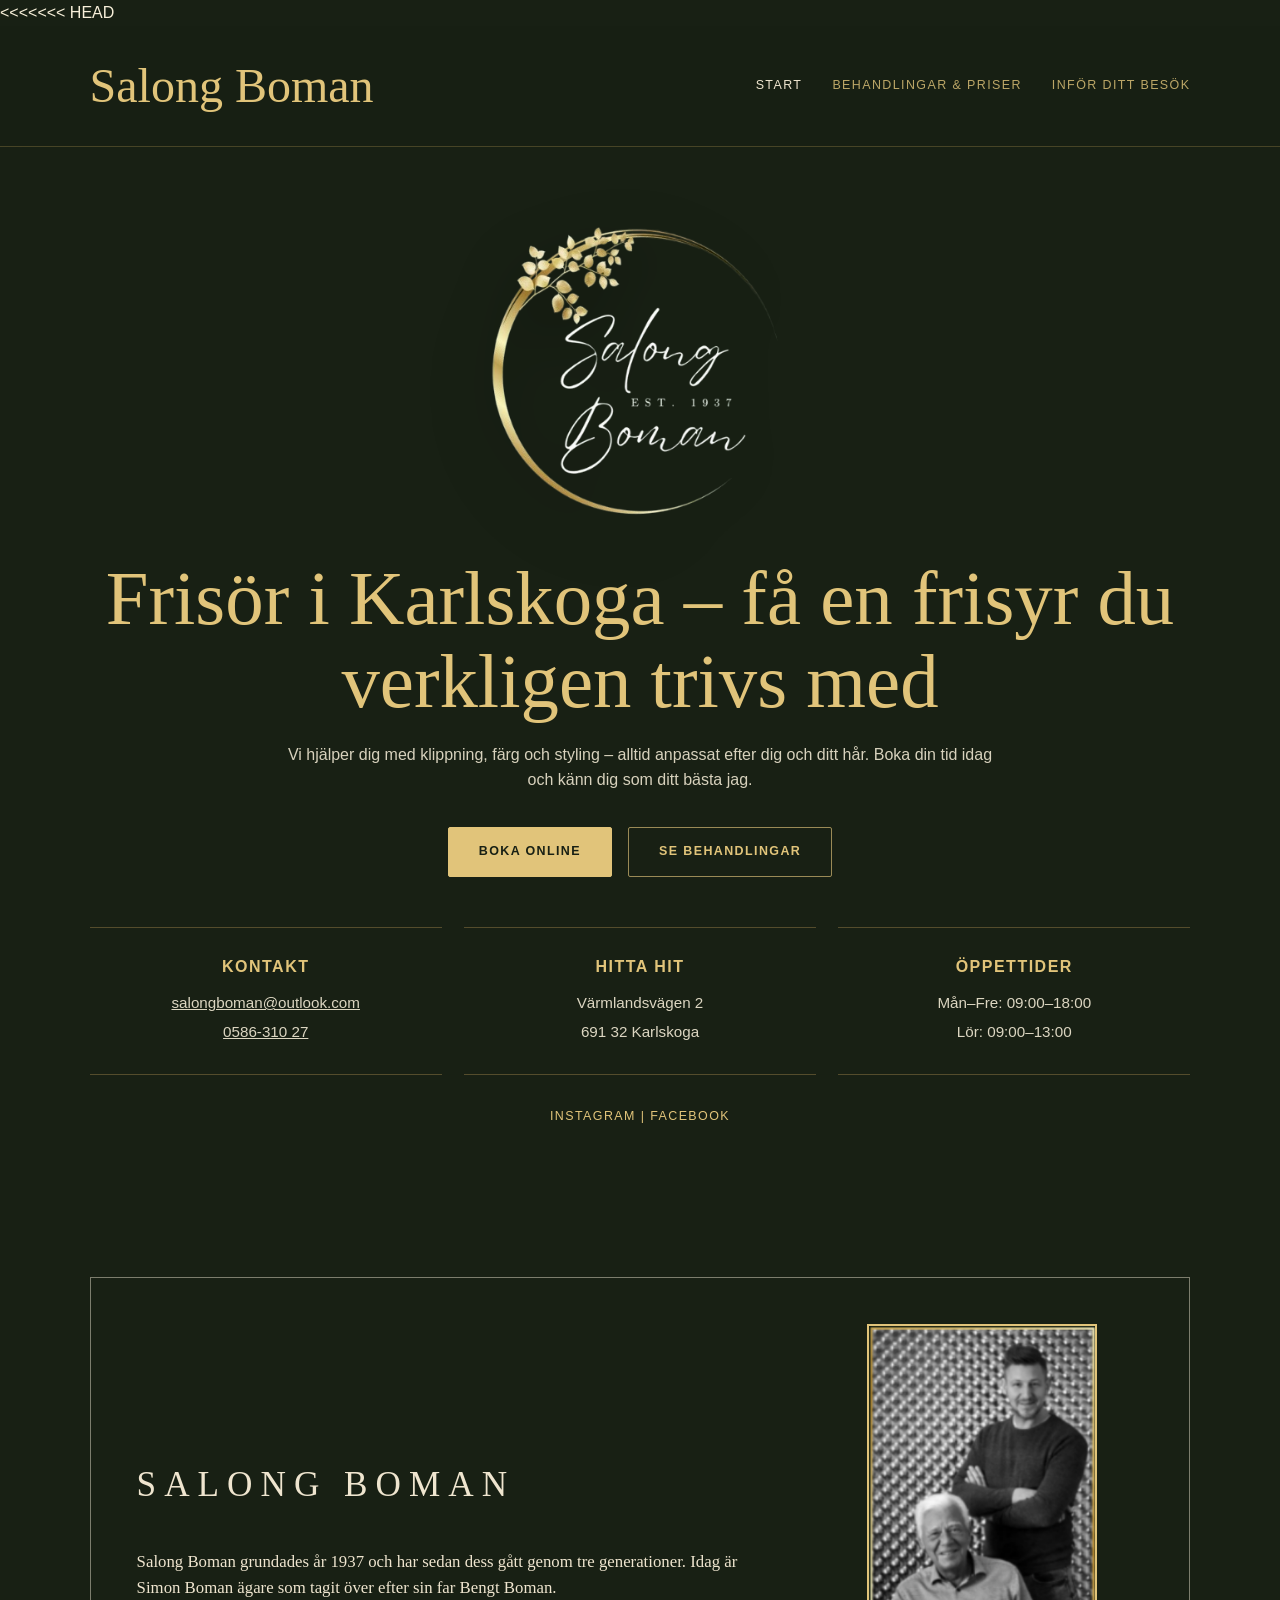
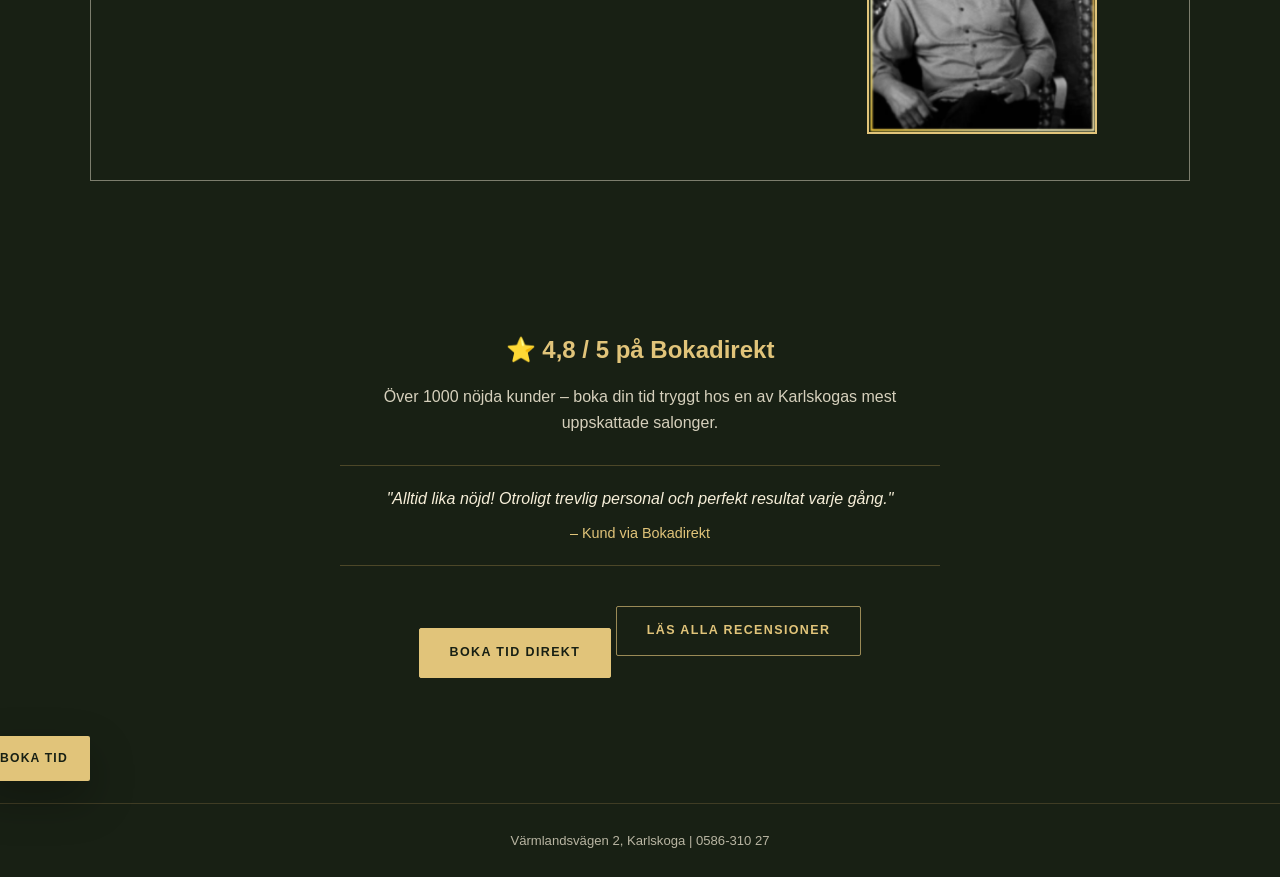
==== commit d7e57088: "fix merge conflicts" ====
--- a/index.html
+++ b/index.html
@@ -134,141 +134,4 @@
 
   <script src="script.js"></script>
 </body>
-=======
-<!DOCTYPE html>
-<html lang="sv">
-<head>
-  <meta charset="UTF-8" />
-  <meta name="viewport" content="width=device-width, initial-scale=1.0" />
-  <title>Salong Boman | Frisör i Karlskoga</title>
-  <meta name="description" content="Salong Boman i Karlskoga. Boka klippning, färg, slingor och hårbehandlingar online." />
-  <link rel="stylesheet" href="style.css" />
-</head>
-<body>
-
-  <header class="site-header">
-    <a href="index.html" class="logo">Salong Boman</a>
-
-    <button class="menu-toggle" id="menuToggle" aria-label="Öppna meny" aria-expanded="false">
-      ☰
-    </button>
-
-    <nav class="nav" id="nav">
-      <a href="index.html" class="active">Start</a>
-      <a href="behandlingar.html">Behandlingar & Priser</a>
-      <a href="infor-ditt-besok.html">Inför ditt besök</a>
-    </nav>
-  </header>
-
-  <main>
-    <section class="hero">
-      <div class="hero-inner">
-        <img src="logo.png" alt="Salong Boman logotyp" class="hero-logo" />
-
-        <h1>Frisör i Karlskoga – få en frisyr du verkligen trivs med</h1>
-
-<p class="hero-text">
-Vi hjälper dig med klippning, färg och styling – alltid anpassat efter dig och ditt hår.
-Boka din tid idag och känn dig som ditt bästa jag.
-</p>
-
-        <div class="hero-actions">
-          <a class="book-btn" href="https://www.bokadirekt.se/places/salong-boman-44894" target="_blank" rel="noopener">
-            Boka online
-          </a>
-          <a class="secondary-btn" href="behandlingar.html">
-            Se behandlingar
-          </a>
-        </div>
-
-        <div class="info-grid">
-          <div class="info-box">
-            <h2>Kontakt</h2>
-            <p><a href="mailto:salongboman@outlook.com">salongboman@outlook.com</a></p>
-            <p><a href="tel:058631027">0586-310 27</a></p>
-          </div>
-
-          <div class="info-box">
-            <h2>Hitta hit</h2>
-            <p>Värmlandsvägen 2</p>
-            <p>691 32 Karlskoga</p>
-          </div>
-
-          <div class="info-box">
-            <h2>Öppettider</h2>
-            <p>Mån–Fre: 09:00–18:00</p>
-            <p>Lör: 09:00–13:00</p>
-          </div>
-        </div>
-
-        <div class="social-links">
-          <a href="https://www.instagram.com" target="_blank" rel="noopener">Instagram</a>
-          <span>|</span>
-          <a href="https://www.facebook.com" target="_blank" rel="noopener">Facebook</a>
-        </div>
-      </div>
-    </section>
-
-    <section class="about-salon">
-  <div class="about-box">
-    <div class="about-text">
-      <h2>Salong Boman</h2>
-      <p>
-        Salong Boman grundades år 1937 och har sedan dess gått genom tre generationer.
-        Idag är Simon Boman ägare som tagit över efter sin far Bengt Boman.
-      </p>
-    </div>
-
-    <div class="about-image">
-      <img src="bomanoriginal.png" alt="Simon och Bengt Boman">
-    </div>
-  </div>
-</section>
-
-<section class="reviews">
-  <div class="reviews-inner">
-
-    <h2>⭐ 4,8 / 5 på Bokadirekt</h2>
-
-    <p class="reviews-sub">
-      Över 1000 nöjda kunder – boka din tid tryggt hos en av Karlskogas mest uppskattade salonger.
-    </p>
-
-    <div class="reviews-highlight">
-      <p>"Alltid lika nöjd! Otroligt trevlig personal och perfekt resultat varje gång."</p>
-      <span>– Kund via Bokadirekt</span>
-    </div>
-
-    <a 
-      href="https://www.bokadirekt.se/places/salong-boman-44894" 
-      target="_blank" 
-      class="book-btn"
-    >
-      Boka tid direkt
-    </a>
-
-    <a 
-      href="https://www.bokadirekt.se/places/salong-boman-44894"
-      target="_blank" 
-      class="secondary-btn"
-    >
-      Läs alla recensioner
-    </a>
-
-  </div>
-</section>
-    
-  </main>
-
-  <a class="sticky-book" href="https://www.bokadirekt.se/places/salong-boman-44894">
-    Boka tid
-  </a>
-
-  <footer>
-    <p>Värmlandsvägen 2, Karlskoga | 0586-310 27</p>
-  </footer>
-
-  <script src="script.js"></script>
-</body>
->>>>>>> 0925739dba8ea5e86c183dc9c1c67b1fa5adb855
 </html>
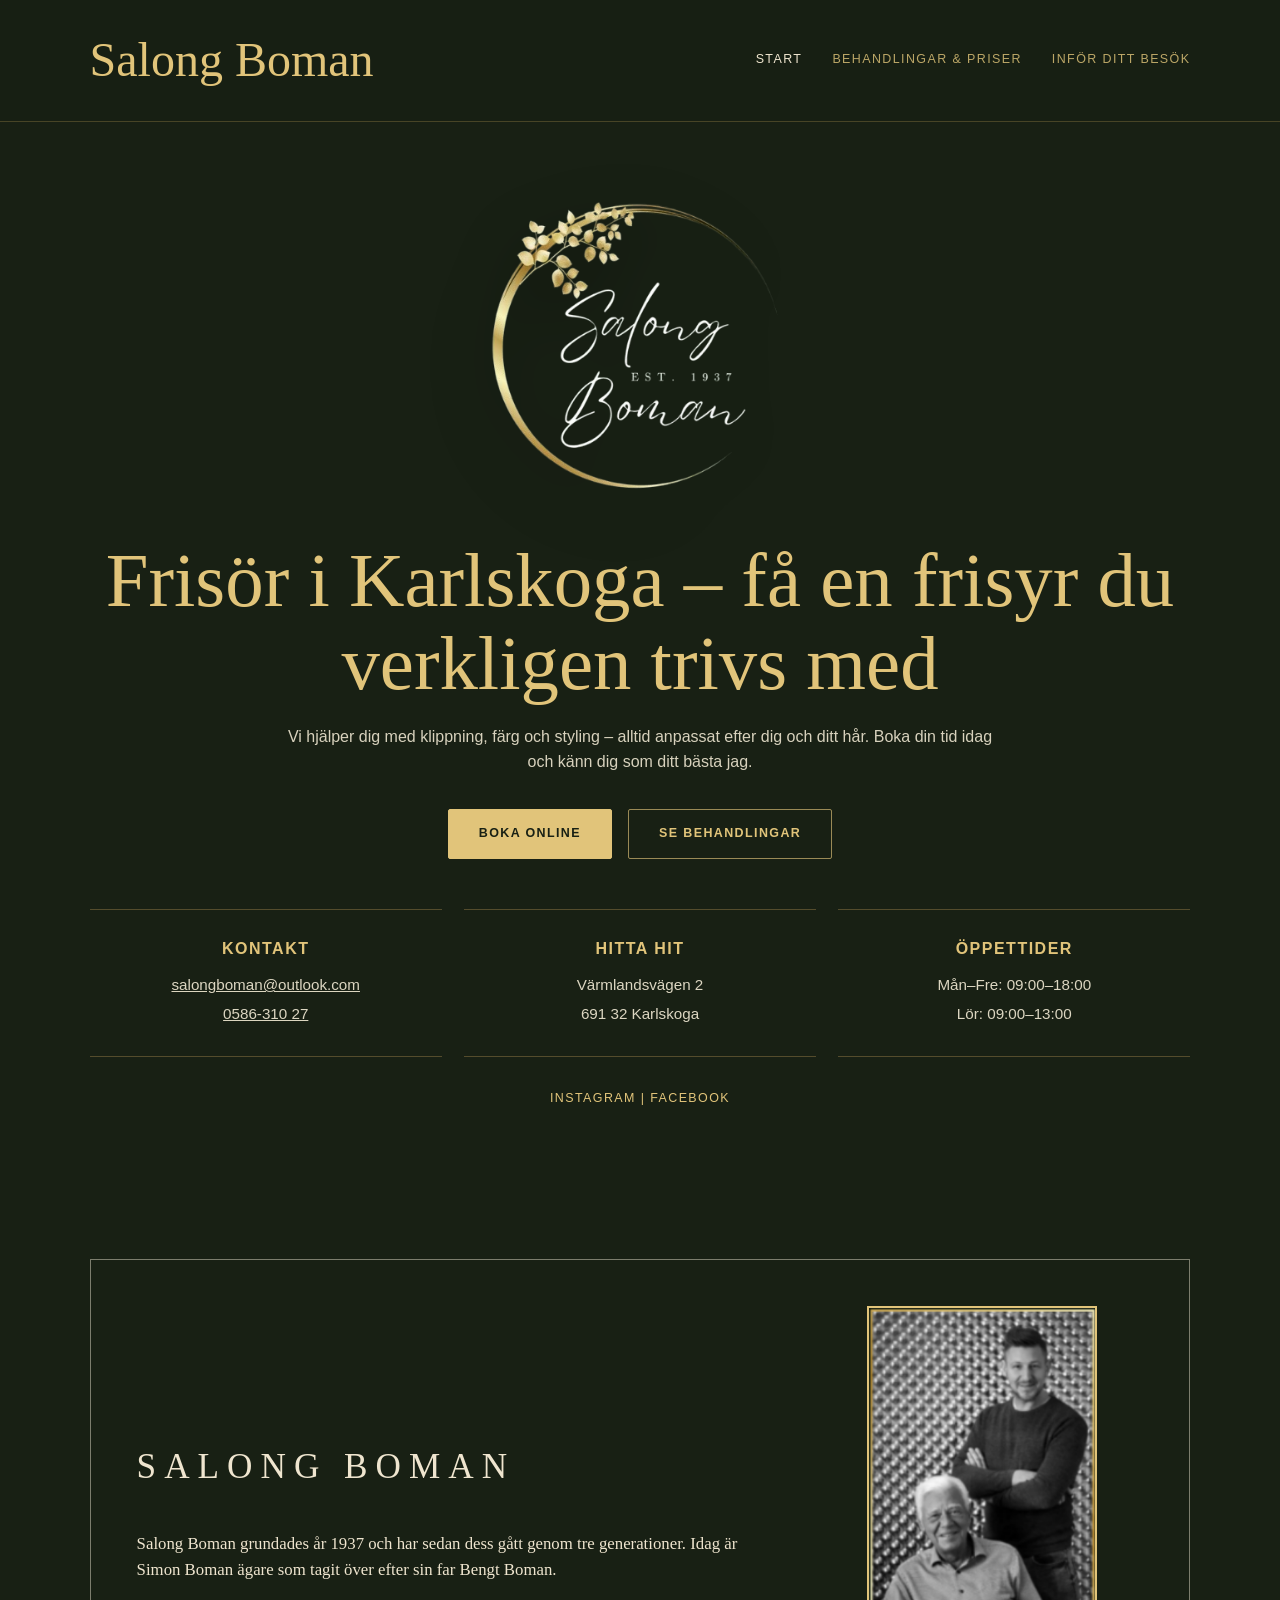
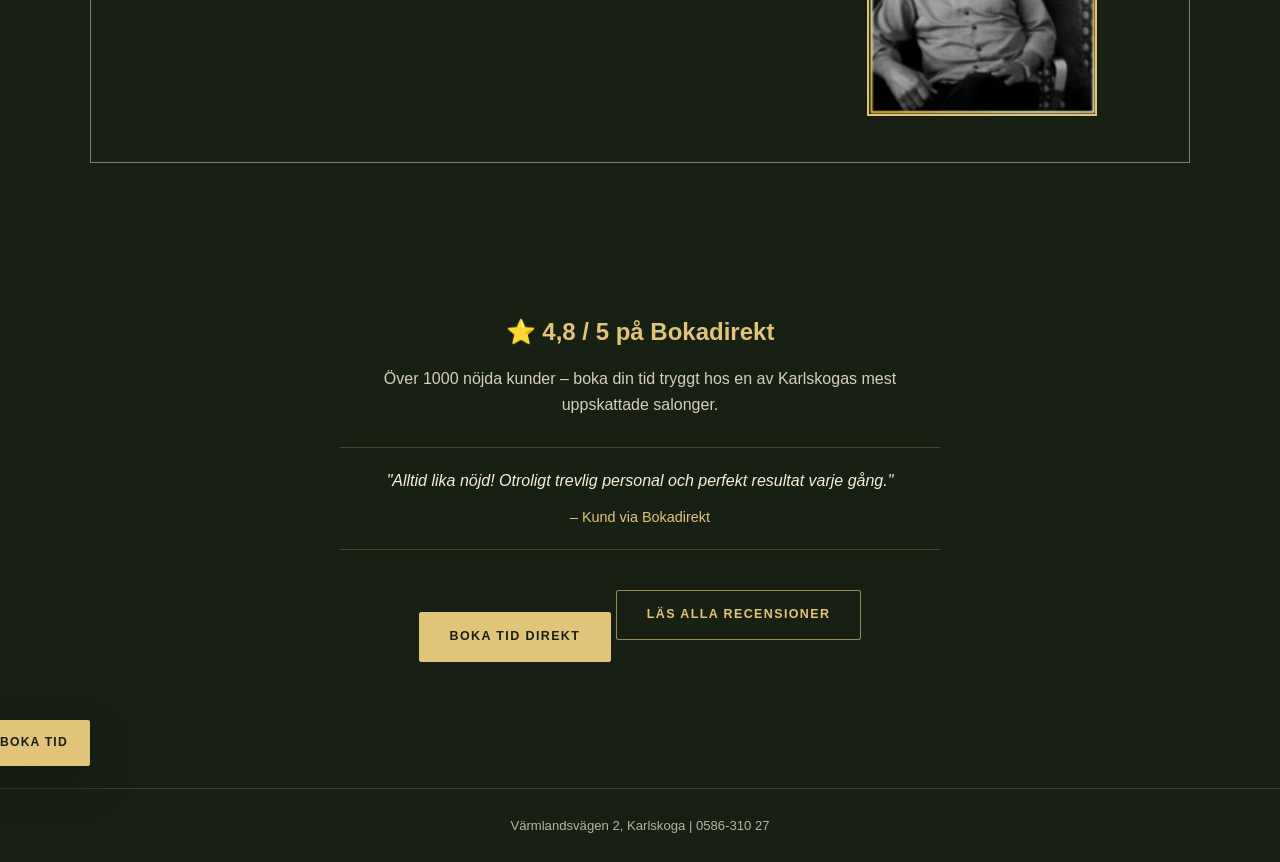
==== commit b7ed766c: "remove password protection and fix conflicts" ====
--- a/index.html
+++ b/index.html
@@ -1,4 +1,3 @@
-<<<<<<< HEAD
 <!DOCTYPE html>
 <html lang="sv">
 <head>
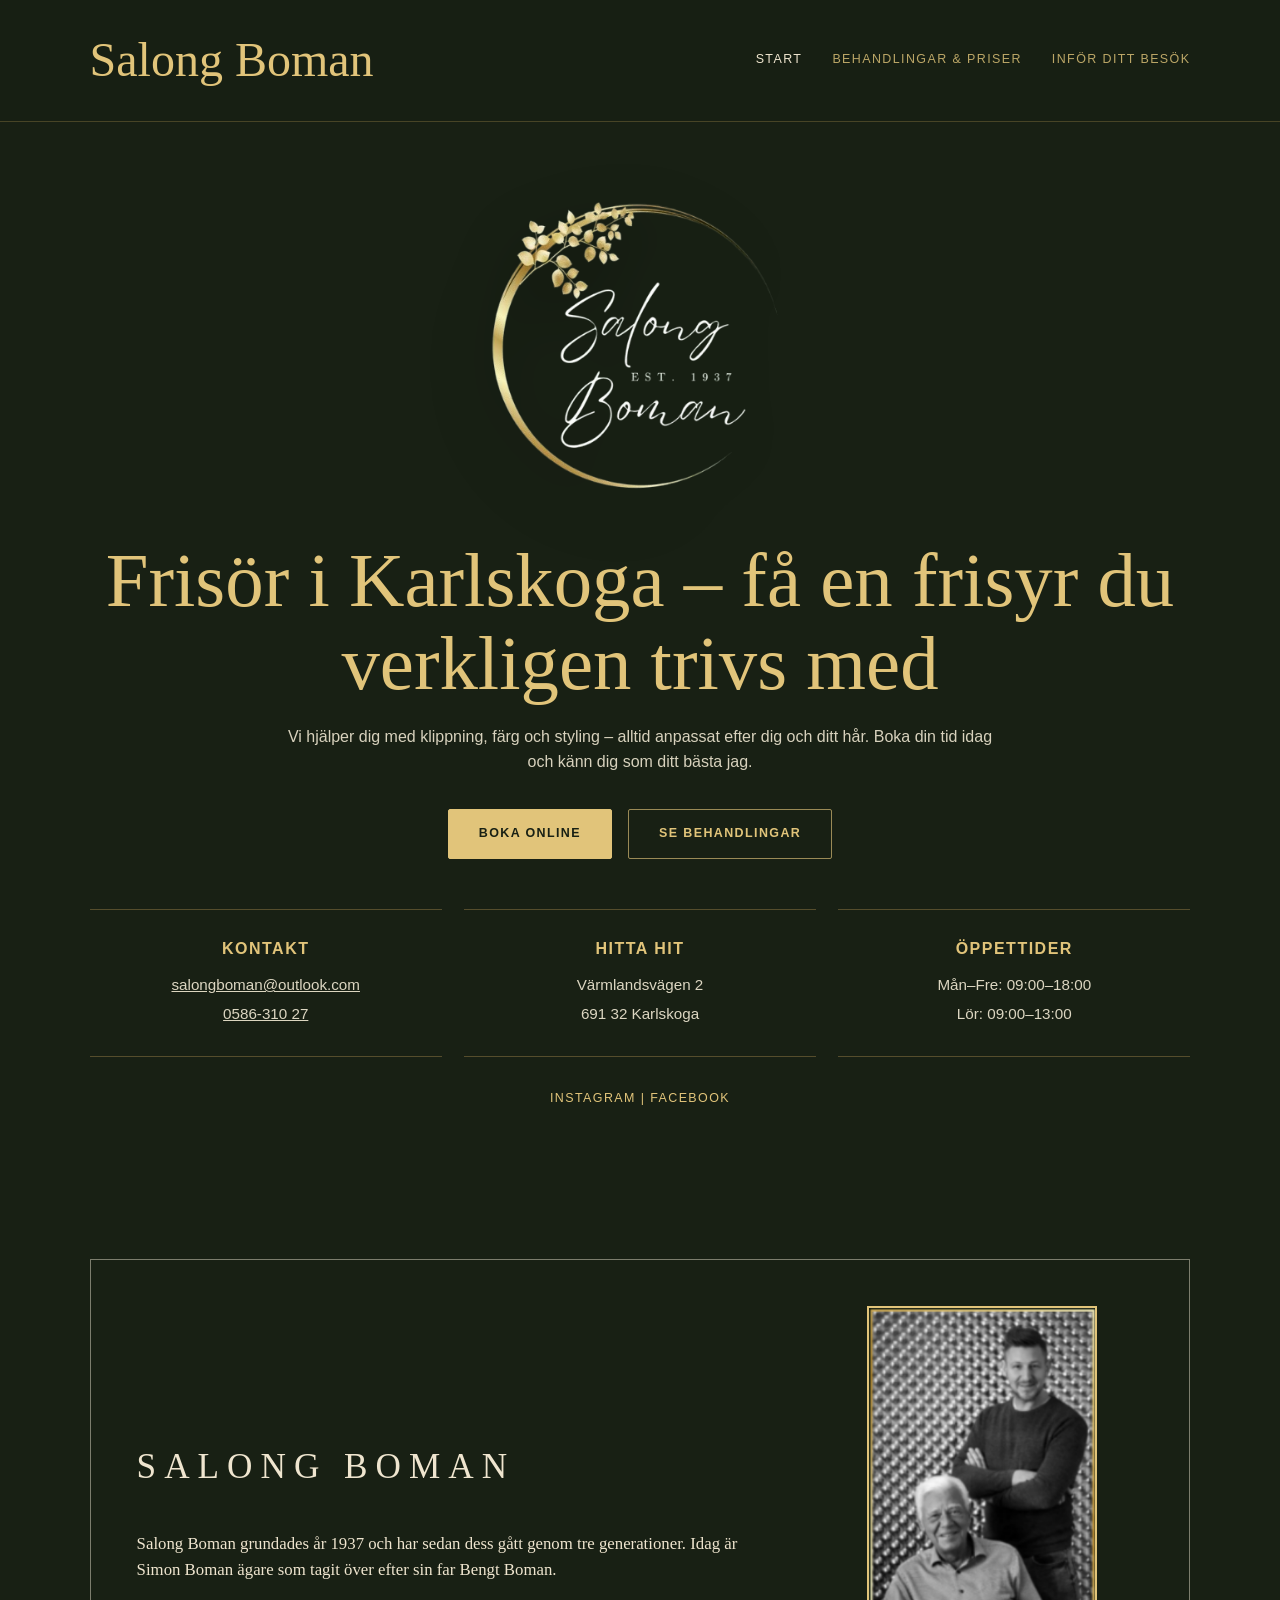
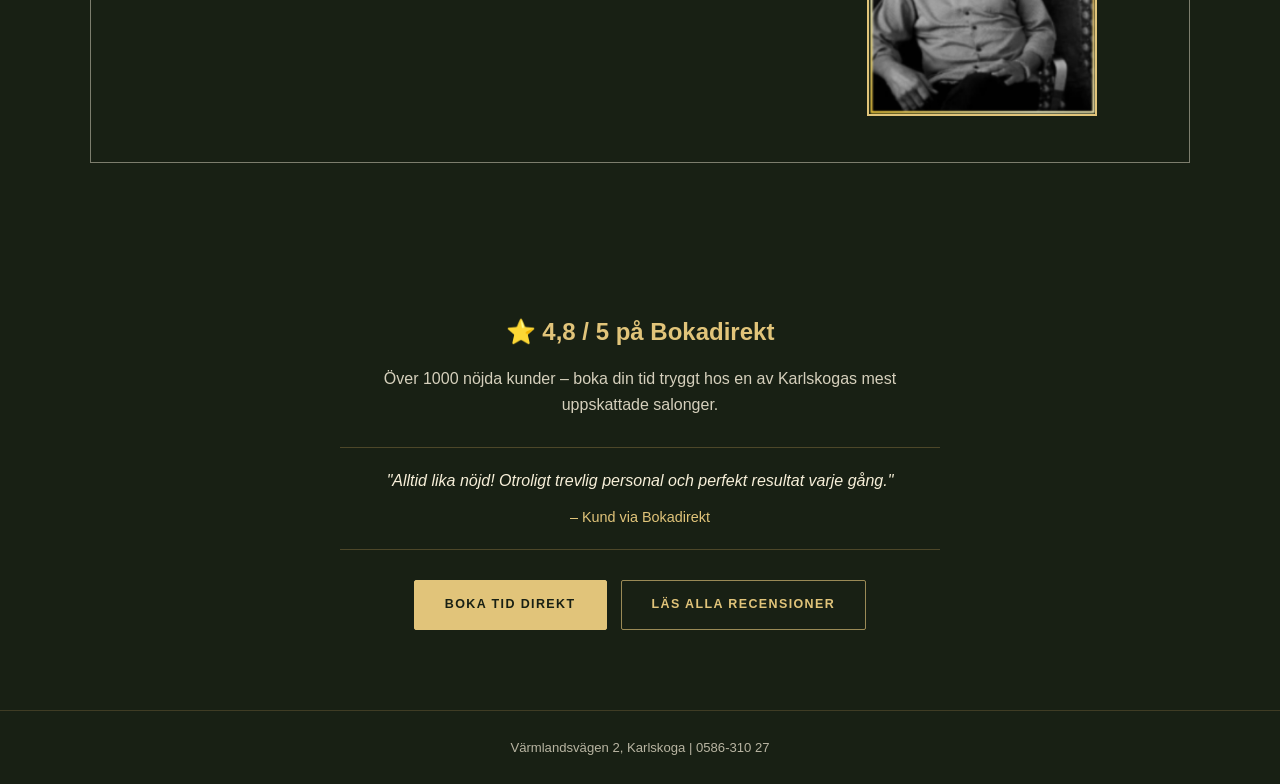
==== commit c69f6924: "improve floating buttons" ====
--- a/index.html
+++ b/index.html
@@ -102,21 +102,23 @@
       <span>– Kund via Bokadirekt</span>
     </div>
 
-    <a 
-      href="https://www.bokadirekt.se/places/salong-boman-44894" 
-      target="_blank" 
-      class="book-btn"
-    >
-      Boka tid direkt
-    </a>
+    <div class="reviews-actions">
+  <a 
+    href="https://www.bokadirekt.se/places/salong-boman-44894" 
+    target="_blank" 
+    class="book-btn"
+  >
+    Boka tid direkt
+  </a>
 
-    <a 
-      href="https://www.bokadirekt.se/places/salong-boman-44894"
-      target="_blank" 
-      class="secondary-btn"
-    >
-      Läs alla recensioner
-    </a>
+  <a 
+    href="https://www.bokadirekt.se/places/salong-boman-44894"
+    target="_blank" 
+    class="secondary-btn"
+  >
+    Läs alla recensioner
+  </a>
+</div>
 
   </div>
 </section>
@@ -130,7 +132,7 @@
   <footer>
     <p>Värmlandsvägen 2, Karlskoga | 0586-310 27</p>
   </footer>
-
+<a href="#" class="scroll-top" aria-label="Till toppen">↑</a>
   <script src="script.js"></script>
 </body>
 </html>
--- a/style.css
+++ b/style.css
@@ -12,6 +12,8 @@
   --shadow: 0 18px 45px rgba(0, 0, 0, 0.28);
 }
 
+/* ===== RESET ===== */
+
 * {
   margin: 0;
   padding: 0;
@@ -23,10 +25,10 @@
 }
 
 body {
-  background: #182014;
+  min-height: 100vh;
+  background: var(--green-dark);
   color: var(--text-light);
   font-family: Arial, Helvetica, sans-serif;
-  min-height: 100vh;
   line-height: 1.6;
 }
 
@@ -34,16 +36,21 @@
   color: inherit;
 }
 
+/* ===== HEADER ===== */
+
 .site-header {
+  position: sticky;
+  top: 0;
+  z-index: 20;
+
   width: 100%;
   padding: 22px 7%;
+
   display: flex;
   align-items: center;
   justify-content: space-between;
   gap: 28px;
-  position: sticky;
-  top: 0;
-  z-index: 20;
+
   background: rgba(24, 32, 20, 0.95);
   backdrop-filter: blur(12px);
   border-bottom: 1px solid rgba(198, 161, 91, 0.28);
@@ -61,15 +68,16 @@
   display: flex;
   align-items: center;
   gap: 30px;
+
   text-transform: uppercase;
   font-size: 0.78rem;
   letter-spacing: 1.4px;
 }
 
 .nav a {
+  color: rgba(225, 196, 122, 0.82);
   text-decoration: none;
-  color: rgba(225, 196, 122, 0.82);
-  transition: 0.2s ease;
+  transition: color 0.2s ease;
 }
 
 .nav a:hover,
@@ -79,23 +87,26 @@
 
 .menu-toggle {
   display: none;
+  padding: 7px 12px;
+
   background: transparent;
   color: var(--gold-light);
   border: 1px solid rgba(198, 161, 91, 0.55);
   border-radius: 10px;
-  padding: 7px 12px;
+
   font-size: 1.3rem;
   cursor: pointer;
 }
 
-/* Hero */
+/* ===== HERO ===== */
 
 .hero {
   min-height: calc(100vh - 88px);
+  padding: 80px 7%;
+
   display: flex;
   align-items: center;
   justify-content: center;
-  padding: 80px 7%;
 }
 
 .hero-inner {
@@ -111,694 +122,34 @@
 
 .hero h1,
 .page h1 {
+  margin-bottom: 18px;
+
+  color: var(--gold-light);
   font-family: Georgia, "Times New Roman", serif;
-  color: var(--gold-light);
   font-size: clamp(2.3rem, 6vw, 5rem);
   font-weight: 400;
   line-height: 1.08;
-  margin-bottom: 18px;
 }
 
 .hero-text,
 .page-intro p {
   max-width: 720px;
   margin: 0 auto;
+
   color: rgba(247, 239, 217, 0.86);
   font-size: 1rem;
 }
 
 .hero-actions {
   margin: 34px 0 50px;
+
   display: flex;
   justify-content: center;
   gap: 16px;
   flex-wrap: wrap;
 }
 
-.book-btn,
-.secondary-btn {
-  display: inline-flex;
-  align-items: center;
-  justify-content: center;
-  min-height: 48px;
-  padding: 14px 30px;
-  border-radius: 999px;
-  text-decoration: none;
-  text-transform: uppercase;
-  letter-spacing: 1.4px;
-  font-size: 0.78rem;
-  font-weight: 700;
-  transition: 0.25s ease;
-}
-
-.book-btn {
-  background: var(--gold-light);
-  color: var(--green-dark);
-  border: 1px solid var(--gold-light);
-}
-
-.book-btn:hover {
-  transform: translateY(-2px);
-  box-shadow: var(--shadow);
-}
-
-.secondary-btn {
-  border: 1px solid rgba(225, 196, 122, 0.65);
-  color: var(--gold-light);
-}
-
-.secondary-btn:hover {
-  background: rgba(225, 196, 122, 0.12);
-}
-
-.info-grid {
-  display: grid;
-  grid-template-columns: repeat(3, 1fr);
-  gap: 22px;
-  margin-top: 20px;
-}
-
-.info-box {
-  padding: 26px 18px;
-  background: transparent;
-  border: none;
-  border-top: 1px solid rgba(198, 161, 91, 0.35);
-  border-bottom: 1px solid rgba(198, 161, 91, 0.35);
-  border-radius: 0;
-}
-
-.info-box h2 {
-  color: var(--gold-light);
-  text-transform: uppercase;
-  font-size: 1rem;
-  margin-bottom: 12px;
-  letter-spacing: 1.5px;
-}
-
-.info-box p {
-  color: rgba(247, 239, 217, 0.88);
-  font-size: 0.95rem;
-  margin-bottom: 4px;
-}
-
-.social-links {
-  margin-top: 32px;
-  text-transform: uppercase;
-  font-size: 0.78rem;
-  letter-spacing: 1.4px;
-  color: var(--gold-light);
-}
-
-.social-links a {
-  text-decoration: none;
-}
-
-.social-links a:hover {
-  color: var(--cream);
-}
-
-/* Pages */
-
-.page {
-  width: min(1050px, 100%);
-  margin: 0 auto;
-  padding: 70px 7% 100px;
-}
-
-.page-intro {
-  text-align: center;
-  margin-bottom: 44px;
-}
-
-.eyebrow {
-  color: var(--gold-light);
-  text-transform: uppercase;
-  letter-spacing: 2px;
-  font-size: 0.76rem;
-  margin-bottom: 10px;
-}
-
-.filter-buttons {
-  display: flex;
-  justify-content: center;
-  flex-wrap: wrap;
-  gap: 12px;
-  margin-bottom: 48px;
-}
-
-.filter-btn {
-  border: 1px solid rgba(198, 161, 91, 0.35);
-  background: rgba(255, 255, 255, 0.035);
-  color: var(--gold-light);
-  border-radius: 999px;
-  padding: 10px 18px;
-  cursor: pointer;
-  text-transform: uppercase;
-  letter-spacing: 1px;
-  font-size: 0.74rem;
-  transition: 0.2s ease;
-}
-
-.filter-btn:hover,
-.filter-btn.active {
-  background: var(--gold-light);
-  color: var(--green-dark);
-}
-
-.category {
-  margin-bottom: 62px;
-}
-
-.category h2,
-.visit-section h2 {
-  color: var(--gold-light);
-  text-transform: uppercase;
-  letter-spacing: 1.8px;
-  font-size: 1.25rem;
-  margin-bottom: 22px;
-}
-
-.category-note,
-.category > p {
-  color: rgba(247, 239, 217, 0.82);
-  margin-bottom: 20px;
-}
-.treatment {
-  display: flex;
-  justify-content: space-between;
-  gap: 24px;
-  padding: 18px 0;
-  margin-bottom: 0;
-  background: transparent;
-  border: none;
-  border-bottom: 1px solid rgba(198, 161, 91, 0.22);
-  border-radius: 0;
-  transition: none;
-}
-
-.treatment:hover {
-  transform: none;
-  background: transparent;
-  border-color: rgba(225, 196, 122, 0.35);
-}
-.treatment h3 {
-  color: var(--cream);
-  font-size: 1rem;
-  letter-spacing: 0.3px;
-  margin-bottom: 6px;
-}
-
-.treatment p {
-  color: rgba(247, 239, 217, 0.8);
-  font-size: 0.93rem;
-  max-width: 660px;
-}
-
-.treatment strong {
-  color: var(--gold-light);
-  font-size: 1.2rem;
-  white-space: nowrap;
-  padding-top: 2px;
-}
-
-.badge {
-  display: inline-block;
-  margin-bottom: 8px;
-  padding: 4px 9px;
-  border-radius: 999px;
-  background: rgba(225, 196, 122, 0.15);
-  color: var(--gold-light);
-  font-size: 0.68rem;
-  text-transform: uppercase;
-  letter-spacing: 1px;
-}
-
-.contact-card {
-  padding: 30px;
-  border-radius: var(--radius);
-  background: rgba(255, 255, 255, 0.035);
-  border: 1px solid rgba(198, 161, 91, 0.22);
-  text-align: center;
-}
-
-.bottom-btn {
-  display: table;
-  margin: 46px auto 0;
-}
-
-/* Visit page */
-
-.visit-page {
-  max-width: 950px;
-}
-
-.visit-list {
-  display: grid;
-  gap: 18px;
-}
-
-.visit-section {
-  position: relative;
-  padding: 26px 26px 26px 82px;
-  border-radius: var(--radius);
-  background: rgba(255, 255, 255, 0.035);
-  border: 1px solid rgba(198, 161, 91, 0.22);
-}
-
-.visit-section span {
-  position: absolute;
-  left: 26px;
-  top: 28px;
-  color: var(--gold-light);
-  font-family: Georgia, "Times New Roman", serif;
-  font-size: 1.5rem;
-}
-
-.visit-section h2 {
-  margin-bottom: 8px;
-  text-align: left;
-}
-
-.visit-section p {
-  color: rgba(247, 239, 217, 0.84);
-  margin-bottom: 10px;
-}
-
-/* Sticky booking */
-
-.sticky-book {
-  position: fixed;
-  right: 22px;
-  bottom: 22px;
-  z-index: 30;
-  background: var(--gold-light);
-  color: var(--green-dark);
-  text-decoration: none;
-  padding: 13px 22px;
-  border-radius: 999px;
-  font-weight: 700;
-  text-transform: uppercase;
-  letter-spacing: 1.2px;
-  font-size: 0.76rem;
-  box-shadow: var(--shadow);
-}
-
-footer {
-  padding: 26px 7%;
-  text-align: center;
-  color: rgba(247, 239, 217, 0.72);
-  font-size: 0.82rem;
-  border-top: 1px solid rgba(198, 161, 91, 0.22);
-}
-
-/* Mobile */
-
-@media (max-width: 820px) {
-  .site-header {
-    align-items: center;
-  }
-
-  .menu-toggle {
-    display: block;
-  }
-
-  .nav {
-    position: absolute;
-    left: 7%;
-    right: 7%;
-    top: 78px;
-    display: none;
-    flex-direction: column;
-    gap: 0;
-    padding: 12px;
-    background: rgba(24, 32, 20, 0.98);
-    border: 1px solid rgba(198, 161, 91, 0.3);
-    border-radius: 18px;
-    box-shadow: var(--shadow);
-  }
-
-  .nav.active {
-    display: flex;
-  }
-
-  .nav a {
-    padding: 15px;
-    border-radius: 12px;
-  }
-
-  .nav a:hover,
-  .nav a.active {
-    background: rgba(225, 196, 122, 0.1);
-  }
-
-  .hero {
-    padding: 55px 7%;
-  }
-
-  .hero-logo {
-    width: min(300px, 86%);
-  }
-
-  .info-grid {
-    grid-template-columns: 1fr;
-  }
-
-  .page {
-    padding-top: 48px;
-  }
-
-  .treatment {
-    flex-direction: column;
-    gap: 12px;
-  }
-
-  .treatment strong {
-    font-size: 1.35rem;
-  }
-
-  .visit-section {
-    padding: 24px;
-  }
-
-  .visit-section span {
-    position: static;
-    display: block;
-    margin-bottom: 8px;
-  }
-
-  .sticky-book {
-    left: 20px;
-    right: 20px;
-    text-align: center;
-  }
-
-  footer {
-    padding-bottom: 86px;
-  }
-}
-
-@media (max-width: 480px) {
-  .logo {
-    font-size: 1.6rem;
-  }
-
-  .hero-actions {
-    flex-direction: column;
-  }
-
-  .book-btn,
-  .secondary-btn {
-    width: 100%;
-  }
-
-  .filter-buttons {
-    justify-content: flex-start;
-  }
-}
-
-.book-btn,
-.secondary-btn,
-.filter-btn,
-.sticky-book {
-  border-radius: 2px;
-}
-
-.reviews {
-  padding: 80px 7%;
-  text-align: center;
-}
-
-.reviews h2 {
-  color: var(--gold-light);
-  margin-bottom: 15px;
-}
-
-.reviews-sub {
-  max-width: 600px;
-  margin: 0 auto 30px;
-  color: rgba(247, 239, 217, 0.85);
-}
-
-.reviews-highlight {
-  max-width: 600px;
-  margin: 30px auto;
-  padding: 20px;
-  border-top: 1px solid rgba(198,161,91,0.3);
-  border-bottom: 1px solid rgba(198,161,91,0.3);
-}
-
-.reviews-highlight p {
-  font-style: italic;
-  margin-bottom: 10px;
-}
-
-.reviews-highlight span {
-  color: var(--gold-light);
-  font-size: 0.9rem;
-}
-
-.reviews .book-btn {
-  margin-top: 20px;
-}
-
-.reviews .secondary-btn {
-  margin-top: 10px;
-  display: inline-block;
-}
-
-.about-salon {
-  padding: 70px 7%;
-}
-
-.about-box {
-  max-width: 1120px;
-  margin: 0 auto;
-  padding: 46px;
-  border: 1px solid rgba(247, 239, 217, 0.45);
-  display: grid;
-  grid-template-columns: 1.6fr 0.8fr;
-  gap: 40px;
-  align-items: center;
-}
-
-.about-text h2 {
-  color: var(--cream);
-  font-family: Georgia, "Times New Roman", serif;
-  text-transform: uppercase;
-  letter-spacing: 8px;
-  font-size: clamp(1.6rem, 4vw, 2.2rem);
-  font-weight: 400;
-  margin-bottom: 36px;
-}
-
-.about-text p {
-  max-width: 620px;
-  color: var(--cream);
-  font-family: Georgia, "Times New Roman", serif;
-  font-size: 1.05rem;
-  line-height: 1.55;
-}
-
-.about-image {
-  display: flex;
-  justify-content: center;
-}
-
-.about-image img {
-  width: min(230px, 100%);
-  border: 2px solid var(--gold-light);
-  display: block;
-}
-
-@media (max-width: 820px) {
-  .about-box {
-    grid-template-columns: 1fr;
-    padding: 30px 22px;
-    text-align: center;
-  }
-
-  .about-text h2 {
-    letter-spacing: 5px;
-    margin-bottom: 24px;
-  }
-
-  .about-text p {
-    margin: 0 auto;
-  }
-
-  .about-image img {
-    width: min(260px, 100%);
-  }
-}
-
-.category-count {
-  color: var(--gold-light);
-  font-size: 0.9rem;
-  margin-left: 8px;
-  opacity: 0.75;
-}
-
-.treatment-meta {
-  display: block;
-  color: var(--gold-light);
-  font-size: 0.8rem;
-  margin-bottom: 8px;
-  opacity: 0.85;
-}
-
-.treatment-description.collapsed {
-  max-height: 4.8em;
-  overflow: hidden;
-}
-
-.read-more-btn {
-  margin-top: 10px;
-  background: transparent;
-  border: none;
-  color: var(--gold-light);
-  cursor: pointer;
-  text-transform: uppercase;
-  letter-spacing: 1px;
-  font-size: 0.72rem;
-  padding: 0;
-}
-
-.read-more-btn:hover {
-  color: var(--cream);
-}
-
-.treatment-price {
-  text-align: right;
-}
-
-@media (max-width: 820px) {
-  .treatment-price {
-    text-align: left;
-  }
-}
-
-/* Snyggare knappar + animationer */
-
-.book-btn,
-.secondary-btn,
-.filter-btn,
-.sticky-book,
-.read-more-btn,
-.menu-toggle {
-  position: relative;
-  overflow: hidden;
-  transition: transform 0.25s ease, box-shadow 0.25s ease, background 0.25s ease, color 0.25s ease, border-color 0.25s ease;
-}
-
-.book-btn:hover,
-.secondary-btn:hover,
-.filter-btn:hover,
-.sticky-book:hover {
-  transform: translateY(-3px);
-  box-shadow: 0 14px 35px rgba(0, 0, 0, 0.35);
-}
-
-.book-btn:active,
-.secondary-btn:active,
-.filter-btn:active,
-.sticky-book:active {
-  transform: translateY(0) scale(0.97);
-}
-
-.book-btn::after,
-.sticky-book::after,
-.filter-btn::after {
-  content: "";
-  position: absolute;
-  top: 0;
-  left: -80%;
-  width: 50%;
-  height: 100%;
-  background: linear-gradient(
-    120deg,
-    transparent,
-    rgba(255, 255, 255, 0.35),
-    transparent
-  );
-  transform: skewX(-20deg);
-}
-
-.book-btn:hover::after,
-.sticky-book:hover::after,
-.filter-btn:hover::after {
-  animation: shine 0.7s ease;
-}
-
-@keyframes shine {
-  from {
-    left: -80%;
-  }
-  to {
-    left: 130%;
-  }
-}
-
-/* Filter känns mer klickbara */
-.filter-btn.active {
-  box-shadow: 0 10px 25px rgba(198, 161, 91, 0.18);
-}
-
-/* Behandlingar fadear in */
-.category {
-  animation: fadeUp 0.45s ease both;
-}
-
-.treatment {
-  transition: transform 0.25s ease, border-color 0.25s ease, background 0.25s ease;
-}
-
-.treatment:hover {
-  transform: translateX(6px);
-  background: rgba(255, 255, 255, 0.025);
-}
-
-/* Kort/sektioner på startsida */
-.info-box,
-.about-box,
-.reviews-inner,
-.visit-section {
-  animation: fadeUp 0.6s ease both;
-}
-
-.info-box:hover,
-.visit-section:hover,
-.about-box:hover {
-  transform: translateY(-4px);
-  transition: transform 0.25s ease, border-color 0.25s ease;
-  border-color: rgba(225, 196, 122, 0.45);
-}
-
-/* Loggan får lite premium-känsla */
-.hero-logo {
-  animation: softFloat 4s ease-in-out infinite;
-}
-
-@keyframes softFloat {
-  0%, 100% {
-    transform: translateY(0);
-  }
-  50% {
-    transform: translateY(-8px);
-  }
-}
-
-@keyframes fadeUp {
-  from {
-    opacity: 0;
-    transform: translateY(18px);
-  }
-  to {
-    opacity: 1;
-    transform: translateY(0);
-  }
-}
-
-/* FIX: knappar som hamnade fel / inte syns */
+/* ===== BUTTONS ===== */
 
 .book-btn,
 .secondary-btn,
@@ -807,340 +158,808 @@
   display: inline-flex;
   align-items: center;
   justify-content: center;
+
   position: relative;
+  z-index: 1;
   overflow: hidden;
-  z-index: 1;
-}
-
-.book-btn *,
-.secondary-btn *,
-.filter-btn *,
-.sticky-book * {
-  position: relative;
-  z-index: 2;
-}
-
-/* Läs mer-knappen ska INTE få shine/box-effekt */
+
+  border-radius: 2px;
+  text-decoration: none;
+  text-transform: uppercase;
+  letter-spacing: 1.4px;
+  font-size: 0.78rem;
+  font-weight: 700;
+
+  transition: background 0.2s ease, color 0.2s ease, border-color 0.2s ease;
+}
+
+.book-btn,
+.secondary-btn {
+  min-height: 48px;
+  padding: 14px 30px;
+}
+
+.book-btn {
+  background: var(--gold-light);
+  color: var(--green-dark);
+  border: 1px solid var(--gold-light);
+}
+
+.secondary-btn {
+  color: var(--gold-light);
+  border: 1px solid rgba(225, 196, 122, 0.65);
+}
+
+.secondary-btn:hover {
+  background: rgba(225, 196, 122, 0.12);
+}
+
+/* ===== INFO GRID ===== */
+
+.info-grid {
+  display: grid;
+  grid-template-columns: repeat(3, 1fr);
+  gap: 22px;
+  margin-top: 20px;
+}
+
+.info-box {
+  padding: 26px 18px;
+
+  background: transparent;
+  border-top: 1px solid rgba(198, 161, 91, 0.35);
+  border-bottom: 1px solid rgba(198, 161, 91, 0.35);
+}
+
+.info-box h2 {
+  margin-bottom: 12px;
+
+  color: var(--gold-light);
+  text-transform: uppercase;
+  font-size: 1rem;
+  letter-spacing: 1.5px;
+}
+
+.info-box p {
+  margin-bottom: 4px;
+  color: rgba(247, 239, 217, 0.88);
+  font-size: 0.95rem;
+}
+
+/* ===== SOCIAL ===== */
+
+.social-links {
+  margin-top: 32px;
+
+  color: var(--gold-light);
+  text-transform: uppercase;
+  font-size: 0.78rem;
+  letter-spacing: 1.4px;
+}
+
+.social-links a {
+  text-decoration: none;
+}
+
+.social-links a:hover {
+  color: var(--cream);
+}
+
+/* ===== PAGES ===== */
+
+.page {
+  width: min(1050px, 100%);
+  margin: 0 auto;
+  padding: 70px 7% 100px;
+}
+
+.page-intro {
+  text-align: center;
+  margin-bottom: 44px;
+}
+
+.eyebrow {
+  margin-bottom: 10px;
+
+  color: var(--gold-light);
+  text-transform: uppercase;
+  letter-spacing: 2px;
+  font-size: 0.76rem;
+}
+
+/* ===== FILTERS ===== */
+
+.filter-buttons {
+  display: none !important;
+}
+
+.filter-btn {
+  padding: 10px 18px;
+
+  background: rgba(255, 255, 255, 0.035);
+  color: var(--gold-light);
+  border: 1px solid rgba(198, 161, 91, 0.35);
+
+  cursor: pointer;
+  white-space: nowrap;
+  letter-spacing: 1px;
+  font-size: 0.74rem;
+}
+
+.filter-btn:hover,
+.filter-btn.active {
+  background: var(--gold-light);
+  color: var(--green-dark);
+}
+
+/* ===== CATEGORY ACCORDION ===== */
+
+.category {
+  margin-bottom: 22px;
+
+  background: transparent;
+  border: 1px solid rgba(198, 161, 91, 0.28);
+  border-radius: 4px;
+  overflow: hidden;
+
+  animation: fadeUp 0.35s ease both;
+  transition: background 0.2s ease, border-color 0.2s ease;
+}
+
+.category:hover {
+  border-color: rgba(225, 196, 122, 0.5);
+  background: rgba(255, 255, 255, 0.015);
+}
+
+.category h2 {
+  margin: 0;
+  padding: 18px 22px;
+
+  display: flex;
+  justify-content: space-between;
+  align-items: center;
+
+  color: var(--gold-light);
+  border-bottom: 1px solid rgba(198, 161, 91, 0.18);
+
+  cursor: pointer;
+  text-transform: uppercase;
+  letter-spacing: 1.6px;
+  font-size: 1rem;
+}
+
+.category h2::after {
+  content: "+";
+  color: var(--gold-light);
+  font-size: 1.4rem;
+  font-weight: 300;
+}
+
+.category.open h2::after {
+  content: "–";
+}
+
+.category.collapsed h2 {
+  border-bottom: none;
+}
+
+.category.collapsed .treatment {
+  display: none;
+}
+
+.category-count {
+  display: none;
+}
+
+.category-note,
+.category > p {
+  margin-bottom: 20px;
+  color: rgba(247, 239, 217, 0.82);
+}
+
+/* ===== TREATMENTS ===== */
+
+.treatment {
+  display: flex;
+  justify-content: space-between;
+  gap: 24px;
+
+  padding: 18px 22px;
+
+  background: transparent;
+  border-bottom: 1px solid rgba(198, 161, 91, 0.22);
+
+  transition: background 0.2s ease, border-color 0.2s ease;
+}
+
+.treatment:hover {
+  background: rgba(255, 255, 255, 0.018);
+  border-color: rgba(225, 196, 122, 0.35);
+}
+
+.treatment > div {
+  flex: 1;
+}
+
+.treatment h3 {
+  margin-bottom: 6px;
+
+  color: var(--cream);
+  font-size: 1rem;
+  letter-spacing: 0.3px;
+}
+
+.treatment p {
+  max-width: 660px;
+  color: rgba(247, 239, 217, 0.8);
+  font-size: 0.93rem;
+}
+
+.treatment strong {
+  min-width: 130px;
+  padding-top: 2px;
+
+  color: var(--gold-light);
+  font-size: 1.2rem;
+  white-space: nowrap;
+  text-align: right;
+}
+
+.treatment-meta {
+  display: block;
+  margin-bottom: 8px;
+
+  color: var(--gold-light);
+  font-size: 0.8rem;
+  opacity: 0.85;
+}
+
+.treatment-description.collapsed {
+  max-height: 4.8em;
+  overflow: hidden;
+}
+
+.treatment-price {
+  min-width: 130px;
+  text-align: right;
+}
+
+/* ===== READ MORE ===== */
+
 .read-more-btn {
   display: inline-block;
-  position: static;
-  overflow: visible;
+  margin-top: 10px;
+  padding: 0;
+
   background: transparent;
+  color: var(--gold-light);
   border: none;
-  color: var(--gold-light);
-  margin-top: 10px;
+
   cursor: pointer;
   text-transform: uppercase;
   letter-spacing: 1px;
   font-size: 0.72rem;
-  z-index: auto;
-}
-
-.read-more-btn::after {
-  display: none;
 }
 
 .read-more-btn:hover {
   color: var(--cream);
-  transform: none;
-  box-shadow: none;
-}
-
-/* Mobilmeny-knappen ska inte få shine */
-.menu-toggle {
+}
+
+/* ===== BADGE ===== */
+
+.badge {
+  display: inline-block;
+  margin-bottom: 8px;
+  padding: 4px 9px;
+
+  background: rgba(225, 196, 122, 0.15);
+  color: var(--gold-light);
+  border-radius: 999px;
+
+  text-transform: uppercase;
+  letter-spacing: 1px;
+  font-size: 0.68rem;
+}
+
+/* ===== CONTACT ===== */
+
+.contact-card {
+  padding: 30px;
+
+  background: rgba(255, 255, 255, 0.035);
+  border: 1px solid rgba(198, 161, 91, 0.22);
+  border-radius: var(--radius);
+
+  text-align: center;
+}
+
+.bottom-btn {
+  display: table;
+  margin: 46px auto 0;
+}
+
+/* ===== VISIT PAGE ===== */
+
+.visit-page {
+  max-width: 950px;
+}
+
+.visit-list {
+  display: grid;
+  gap: 18px;
+}
+
+.visit-section {
   position: relative;
-  overflow: visible;
-  z-index: 50;
-}
-
-.menu-toggle::after {
-  display: none;
-}
-
-/* Behandlingsrader: gör priset stabilt */
-.treatment > div {
-  flex: 1;
-}
-
-.treatment-price,
-.treatment strong {
-  min-width: 130px;
-  text-align: right;
-}
-
-/* Filterknappar: bättre placering */
-.filter-buttons {
+  padding: 26px 26px 26px 82px;
+
+  background: rgba(255, 255, 255, 0.035);
+  border: 1px solid rgba(198, 161, 91, 0.22);
+  border-radius: var(--radius);
+
+  animation: fadeUp 0.6s ease both;
+}
+
+.visit-section:hover {
+  transform: translateY(-4px);
+  border-color: rgba(225, 196, 122, 0.45);
+  transition: transform 0.25s ease, border-color 0.25s ease;
+}
+
+.visit-section span {
+  position: absolute;
+  left: 26px;
+  top: 28px;
+
+  color: var(--gold-light);
+  font-family: Georgia, "Times New Roman", serif;
+  font-size: 1.5rem;
+}
+
+.visit-section h2 {
+  margin-bottom: 8px;
+
+  color: var(--gold-light);
+  text-align: left;
+  text-transform: uppercase;
+  letter-spacing: 1.8px;
+  font-size: 1.25rem;
+}
+
+.visit-section p {
+  margin-bottom: 10px;
+  color: rgba(247, 239, 217, 0.84);
+}
+
+/* ===== REVIEWS ===== */
+
+.reviews {
+  padding: 80px 7%;
+  text-align: center;
+}
+
+.reviews h2 {
+  margin-bottom: 15px;
+  color: var(--gold-light);
+}
+
+.reviews-sub {
+  max-width: 600px;
+  margin: 0 auto 30px;
+  color: rgba(247, 239, 217, 0.85);
+}
+
+.reviews-highlight {
+  max-width: 600px;
+  margin: 30px auto;
+  padding: 20px;
+
+  border-top: 1px solid rgba(198, 161, 91, 0.3);
+  border-bottom: 1px solid rgba(198, 161, 91, 0.3);
+}
+
+.reviews-highlight p {
+  margin-bottom: 10px;
+  font-style: italic;
+}
+
+.reviews-highlight span {
+  color: var(--gold-light);
+  font-size: 0.9rem;
+}
+
+.reviews-actions {
+  display: flex;
+  justify-content: center;
+  gap: 14px;
+  flex-wrap: wrap;
+  margin-top: 24px;
+}
+
+.reviews .book-btn {
+  margin-top: 20px;
+}
+
+.reviews .secondary-btn {
+  display: inline-block;
+  margin-top: 10px;
+}
+
+/* ===== ABOUT ===== */
+
+.about-salon {
+  padding: 70px 7%;
+}
+
+.about-box {
+  max-width: 1120px;
+  margin: 0 auto;
+  padding: 46px;
+
+  display: grid;
+  grid-template-columns: 1.6fr 0.8fr;
+  gap: 40px;
   align-items: center;
-}
-
-.filter-btn {
-  white-space: nowrap;
-}
-
-/* Mobilfix */
+
+  border: 1px solid rgba(247, 239, 217, 0.45);
+  animation: fadeUp 0.6s ease both;
+}
+
+.about-box:hover {
+  transform: translateY(-4px);
+  border-color: rgba(225, 196, 122, 0.45);
+  transition: transform 0.25s ease, border-color 0.25s ease;
+}
+
+.about-text h2 {
+  margin-bottom: 36px;
+
+  color: var(--cream);
+  font-family: Georgia, "Times New Roman", serif;
+  text-transform: uppercase;
+  letter-spacing: 8px;
+  font-size: clamp(1.6rem, 4vw, 2.2rem);
+  font-weight: 400;
+}
+
+.about-text p {
+  max-width: 620px;
+
+  color: var(--cream);
+  font-family: Georgia, "Times New Roman", serif;
+  font-size: 1.05rem;
+  line-height: 1.55;
+}
+
+.about-image {
+  display: flex;
+  justify-content: center;
+}
+
+.about-image img {
+  display: block;
+  width: min(230px, 100%);
+  border: 2px solid var(--gold-light);
+}
+
+/* ===== STICKY BOOKING ===== */
+
+.sticky-book {
+  position: fixed;
+  left: 22px;
+  right: auto;
+  bottom: 22px;
+  z-index: 30;
+
+  padding: 13px 20px;
+
+  background: var(--gold-light);
+  color: var(--green-dark);
+  box-shadow: var(--shadow);
+
+  font-size: 0.76rem;
+}
+
+/* ===== SCROLL TOP ===== */
+
+.scroll-top {
+  position: fixed;
+  right: 22px;
+  bottom: 22px;
+  z-index: 30;
+
+  width: 48px;
+  height: 48px;
+
+  display: flex;
+  align-items: center;
+  justify-content: center;
+
+  background: rgba(24, 32, 20, 0.95);
+  color: var(--gold-light);
+  border: 1px solid rgba(225, 196, 122, 0.5);
+  border-radius: 50%;
+
+  font-size: 1.3rem;
+  text-decoration: none;
+
+  backdrop-filter: blur(8px);
+  box-shadow: 0 8px 25px rgba(0, 0, 0, 0.35);
+
+  transition: background 0.2s ease, color 0.2s ease, transform 0.2s ease;
+}
+
+.scroll-top:hover {
+  background: var(--gold-light);
+  color: var(--green-dark);
+  transform: translateY(-2px);
+}
+
+/* ===== FOOTER ===== */
+
+footer {
+  padding: 26px 7%;
+
+  text-align: center;
+  color: rgba(247, 239, 217, 0.72);
+  font-size: 0.82rem;
+
+  border-top: 1px solid rgba(198, 161, 91, 0.22);
+}
+
+/* ===== ANIMATIONS ===== */
+
+@keyframes fadeUp {
+  from {
+    opacity: 0;
+    transform: translateY(18px);
+  }
+
+  to {
+    opacity: 1;
+    transform: translateY(0);
+  }
+}
+
+/* ===== MOBILE ===== */
+
 @media (max-width: 820px) {
-  .filter-buttons {
-    justify-content: flex-start;
-    overflow-x: auto;
-    flex-wrap: nowrap;
-    padding-bottom: 8px;
-  }
-
-  .filter-buttons::-webkit-scrollbar {
-    height: 4px;
-  }
-
-  .filter-buttons::-webkit-scrollbar-thumb {
-    background: rgba(225, 196, 122, 0.4);
-  }
-
-  .treatment-price,
+  .menu-toggle {
+    display: block;
+  }
+
+  .nav {
+    position: absolute;
+    top: 78px;
+    left: 7%;
+    right: 7%;
+
+    display: none;
+    flex-direction: column;
+    gap: 0;
+
+    padding: 12px;
+
+    background: rgba(24, 32, 20, 0.98);
+    border: 1px solid rgba(198, 161, 91, 0.3);
+    border-radius: 18px;
+    box-shadow: var(--shadow);
+  }
+
+  .nav.active {
+    display: flex;
+  }
+
+  .nav a {
+    padding: 15px;
+    border-radius: 12px;
+  }
+
+  .hero {
+    padding: 55px 7%;
+  }
+
+  .hero-logo {
+    width: min(300px, 86%);
+  }
+
+  .info-grid {
+    grid-template-columns: 1fr;
+  }
+
+  .page {
+    padding-top: 48px;
+  }
+
+  .category {
+    margin-bottom: 14px;
+  }
+
+  .category h2 {
+    padding: 16px 18px;
+    font-size: 0.95rem;
+  }
+
+  .treatment {
+    flex-direction: column;
+    gap: 12px;
+  }
+
+  .treatment strong,
+  .treatment-price {
+    min-width: auto;
+    text-align: left;
+  }
+
   .treatment strong {
-    text-align: left;
-    min-width: auto;
-  }
-
-  .book-btn,
-  .secondary-btn {
+    font-size: 1.35rem;
+  }
+
+  .visit-section {
+    padding: 24px;
+  }
+
+  .visit-section span {
+    position: static;
+    display: block;
+    margin-bottom: 8px;
+  }
+
+  .about-box {
+    grid-template-columns: 1fr;
+    padding: 30px 22px;
+    text-align: center;
+  }
+
+  .about-text h2 {
+    margin-bottom: 24px;
+    letter-spacing: 5px;
+  }
+
+  .about-text p {
+    margin: 0 auto;
+  }
+
+  .about-image img {
+    width: min(260px, 100%);
+  }
+
+  .sticky-book {
+    right: 18px;
+    bottom: 18px;
     width: auto;
+    padding: 13px 20px;
+  }
+
+  .scroll-top {
+    left: 18px;
+    right: auto;
+    bottom: 18px;
+  }
+
+  footer {
+    padding-bottom: 86px;
   }
 }
 
 @media (max-width: 480px) {
+  .logo {
+    font-size: 1.6rem;
+  }
+
+  .hero-actions {
+    flex-direction: column;
+  }
+
   .hero-actions .book-btn,
   .hero-actions .secondary-btn {
     width: 100%;
   }
-}
-
-/* ===== CATEGORY BOX DESIGN ===== */
-
-.category {
-  margin-bottom: 40px;
-  padding: 28px 28px 10px;
-  border: 1px solid rgba(198, 161, 91, 0.28);
-  border-radius: 6px;
-  background: rgba(255, 255, 255, 0.015);
-  transition: border-color 0.25s ease, background 0.25s ease, transform 0.25s ease;
-}
-
-/* Hover = subtle premium */
-.category:hover {
-  border-color: rgba(225, 196, 122, 0.55);
-  background: rgba(255, 255, 255, 0.03);
-  transform: translateY(-2px);
-}
-
-/* Titel mer clean */
-.category h2 {
-  display: flex;
-  align-items: center;
-  justify-content: space-between;
-  font-size: 1.1rem;
-  margin-bottom: 20px;
-  padding-bottom: 10px;
-  border-bottom: 1px solid rgba(198, 161, 91, 0.2);
-}
-
-/* Antal snygg badge */
-.category-count {
-  background: rgba(225, 196, 122, 0.1);
-  padding: 4px 10px;
-  border-radius: 999px;
-  font-size: 0.7rem;
-}
-
-/* Treatment spacing bättre i box */
-.category .treatment {
-  padding: 16px 0;
-}
-
-/* ===== CLEAN CATEGORY ACCORDION ===== */
-
-.category {
-  margin-bottom: 22px;
-  padding: 0;
-  border: 1px solid rgba(198, 161, 91, 0.28);
-  border-radius: 4px;
-  background: transparent;
-  overflow: hidden;
-  transition: border-color 0.25s ease, background 0.25s ease;
-}
-
-.category:hover {
-  border-color: rgba(225, 196, 122, 0.5);
-  background: rgba(255, 255, 255, 0.015);
-  transform: none;
-}
-
-.category h2 {
-  margin: 0;
-  padding: 18px 22px;
-  border-bottom: 1px solid rgba(198, 161, 91, 0.18);
-  cursor: pointer;
-
-  display: flex;
-  justify-content: space-between;
-  align-items: center;
-
-  font-size: 1rem;
-  letter-spacing: 1.6px;
-}
-
-.category h2::after {
-  content: "+";
-  color: var(--gold-light);
-  font-size: 1.4rem;
-  font-weight: 300;
-  transition: transform 0.25s ease;
-}
-
-.category.open h2::after {
-  content: "–";
-}
-
-.category-count {
-  display: none;
-}
-
-.category .treatment {
-  padding: 18px 22px;
-}
-
-.category.collapsed .treatment {
-  display: none;
-}
-
-.category.collapsed h2 {
-  border-bottom: none;
-}
-
-/* När filtrering visar kategori */
-.category {
-  animation: fadeUp 0.35s ease both;
-}
-/* ===== MOBILE FILTER FIX ===== */
-
-@media (max-width: 820px) {
-  .filter-buttons {
-    display: flex;
-    flex-wrap: nowrap;
-    justify-content: flex-start;
-    gap: 10px;
-
-    overflow-x: auto;
-    overflow-y: hidden;
-
-    padding: 4px 0 14px;
-    margin-bottom: 34px;
-
-    scroll-snap-type: x proximity;
-    -webkit-overflow-scrolling: touch;
-  }
-
-  .filter-btn {
-    flex: 0 0 auto;
-    white-space: nowrap;
-    scroll-snap-align: start;
-
-    padding: 10px 14px;
-    font-size: 0.68rem;
-    letter-spacing: 0.8px;
-    min-height: 40px;
-  }
-
-  .filter-buttons::-webkit-scrollbar {
-    height: 3px;
-  }
-
-  .filter-buttons::-webkit-scrollbar-track {
-    background: rgba(255, 255, 255, 0.04);
-  }
-
-  .filter-buttons::-webkit-scrollbar-thumb {
-    background: rgba(225, 196, 122, 0.45);
-  }
-}
-
-@media (max-width: 480px) {
+
   .treatments-page {
     padding-left: 5%;
     padding-right: 5%;
   }
-
-  .filter-buttons {
-    margin-left: -5%;
-    margin-right: -5%;
-    padding-left: 5%;
-    padding-right: 5%;
-  }
-}
-
+}
+
+/* ===== STICKY BOOKING ===== */
+
+.sticky-book {
+  position: fixed;
+  left: 22px;
+  bottom: 22px;
+  z-index: 35;
+
+  padding: 13px 22px;
+
+  background: var(--gold-light);
+  color: var(--green-dark);
+  border: 1px solid var(--gold-light);
+  box-shadow: 0 12px 30px rgba(0, 0, 0, 0.35);
+
+  font-size: 0.76rem;
+
+  transform: translateX(-120%);
+  opacity: 0;
+  pointer-events: none;
+
+  transition: transform 0.35s ease, opacity 0.35s ease, background 0.2s ease;
+}
+
+.sticky-book.visible {
+  transform: translateX(0);
+  opacity: 1;
+  pointer-events: auto;
+}
+
+/* ===== SCROLL TOP ===== */
+
+.scroll-top {
+  position: fixed;
+  right: 22px;
+  bottom: 22px;
+  z-index: 35;
+
+  width: 46px;
+  height: 46px;
+
+  display: flex;
+  align-items: center;
+  justify-content: center;
+
+  background: rgba(24, 32, 20, 0.96);
+  color: var(--gold-light);
+  border: 1px solid rgba(225, 196, 122, 0.55);
+  border-radius: 50%;
+
+  font-size: 1.15rem;
+  line-height: 1;
+  text-decoration: none;
+
+  box-shadow: 0 12px 30px rgba(0, 0, 0, 0.35);
+
+  opacity: 0;
+  transform: translateY(12px);
+  pointer-events: none;
+
+  transition: opacity 0.25s ease, transform 0.25s ease, background 0.2s ease, color 0.2s ease;
+}
+
+.scroll-top.visible {
+  opacity: 1;
+  transform: translateY(0);
+  pointer-events: auto;
+}
+
+.scroll-top:hover {
+  background: var(--gold-light);
+  color: var(--green-dark);
+}
+
+/* Mobil */
 @media (max-width: 820px) {
-  .filter-buttons {
-    display: none;
-  }
-
-  .category {
-    margin-bottom: 14px;
-  }
-
-  .category h2 {
-    font-size: 0.95rem;
-    padding: 16px 18px;
-  }
-}
-
-/* ===== CALM PREMIUM MOTION FIX ===== */
-
-/* Ta bort hopp vid klick */
-.book-btn:active,
-.secondary-btn:active,
-.filter-btn:active,
-.sticky-book:active {
-  transform: none;
-}
-
-/* Mild hover istället */
-.book-btn:hover,
-.secondary-btn:hover,
-.filter-btn:hover,
-.sticky-book:hover {
-  transform: none;
-  box-shadow: none;
-}
-
-/* Ta bort shine-animation */
-.book-btn::after,
-.sticky-book::after,
-.filter-btn::after {
-  display: none;
-}
-
-/* Behandlingar ska inte glida åt sidan */
-.treatment:hover {
-  transform: none;
-  background: rgba(255, 255, 255, 0.018);
-}
-
-/* Kategorier ska inte hoppa */
-.category:hover {
-  transform: none;
-  border-color: rgba(225, 196, 122, 0.5);
-  background: rgba(255, 255, 255, 0.015);
-}
-
-/* Ta bort flytande logo */
-.hero-logo {
-  animation: none;
-}
-
-/* Behåll bara mjuk färgövergång */
-.book-btn,
-.secondary-btn,
-.filter-btn,
-.sticky-book,
-.treatment,
-.category {
-  transition: background 0.2s ease, color 0.2s ease, border-color 0.2s ease;
+  .sticky-book {
+    left: 16px;
+    bottom: 16px;
+    right: auto;
+    width: auto;
+    padding: 12px 18px;
+  }
+
+  .scroll-top {
+    right: 16px;
+    bottom: 16px;
+    left: auto;
+  }
+}
+
+.reviews .book-btn,
+.reviews .secondary-btn {
+  margin-top: 0;
+}
+
+.reviews .secondary-btn {
+  display: inline-flex;
+  align-items: center;
+  justify-content: center;
 }
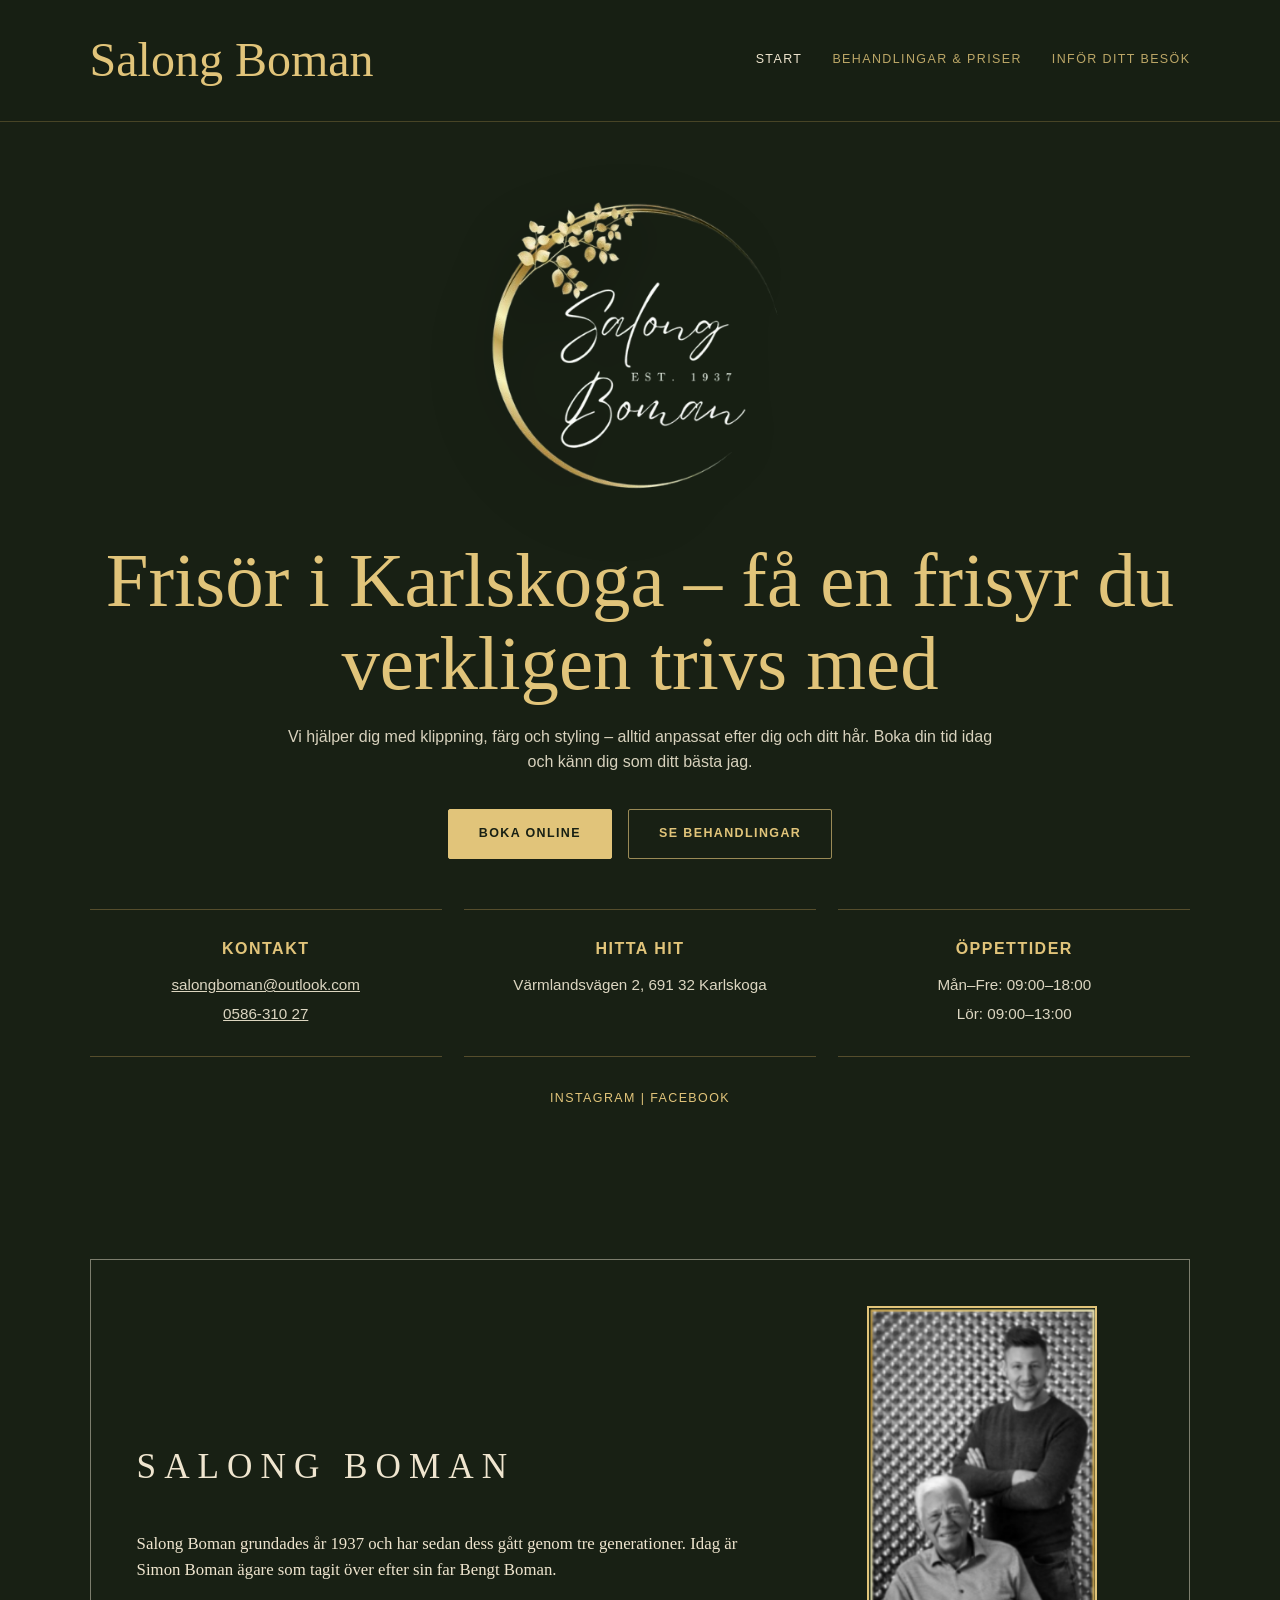
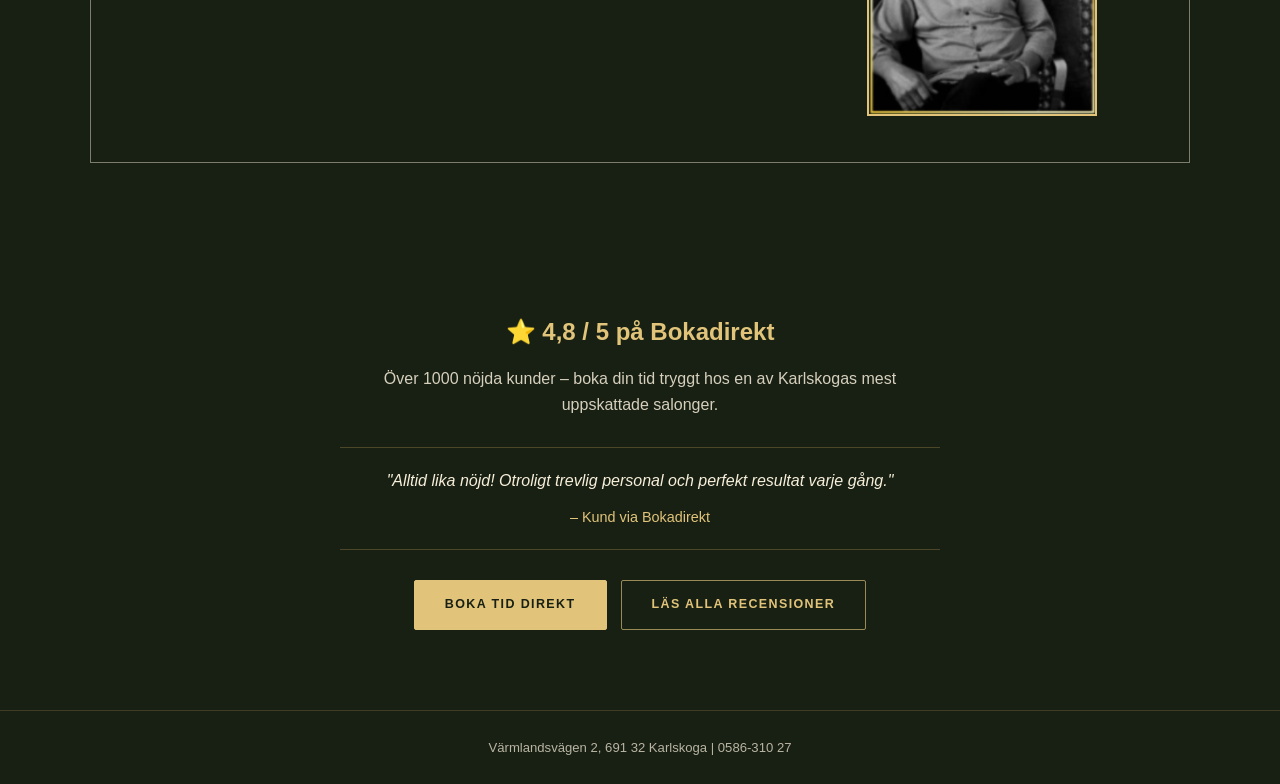
==== commit 14704bf5: "connect treatments page to cms" ====
--- a/index.html
+++ b/index.html
@@ -28,9 +28,9 @@
       <div class="hero-inner">
         <img src="logo.png" alt="Salong Boman logotyp" class="hero-logo" />
 
-        <h1>Frisör i Karlskoga – få en frisyr du verkligen trivs med</h1>
+        <h1 id="heroTitle">Frisör i Karlskoga – få en frisyr du verkligen trivs med</h1>
 
-<p class="hero-text">
+<p class="hero-text" id="heroText">
 Vi hjälper dig med klippning, färg och styling – alltid anpassat efter dig och ditt hår.
 Boka din tid idag och känn dig som ditt bästa jag.
 </p>
@@ -47,14 +47,13 @@
         <div class="info-grid">
           <div class="info-box">
             <h2>Kontakt</h2>
-            <p><a href="mailto:salongboman@outlook.com">salongboman@outlook.com</a></p>
-            <p><a href="tel:058631027">0586-310 27</a></p>
+            <p><a id="siteEmail" href="mailto:salongboman@outlook.com">salongboman@outlook.com</a></p>
+            <p><a id="sitePhone" href="tel:058631027">0586-310 27</a></p>
           </div>
 
           <div class="info-box">
             <h2>Hitta hit</h2>
-            <p>Värmlandsvägen 2</p>
-            <p>691 32 Karlskoga</p>
+            <p id="siteAddress">Värmlandsvägen 2, 691 32 Karlskoga</p>
           </div>
 
           <div class="info-box">
